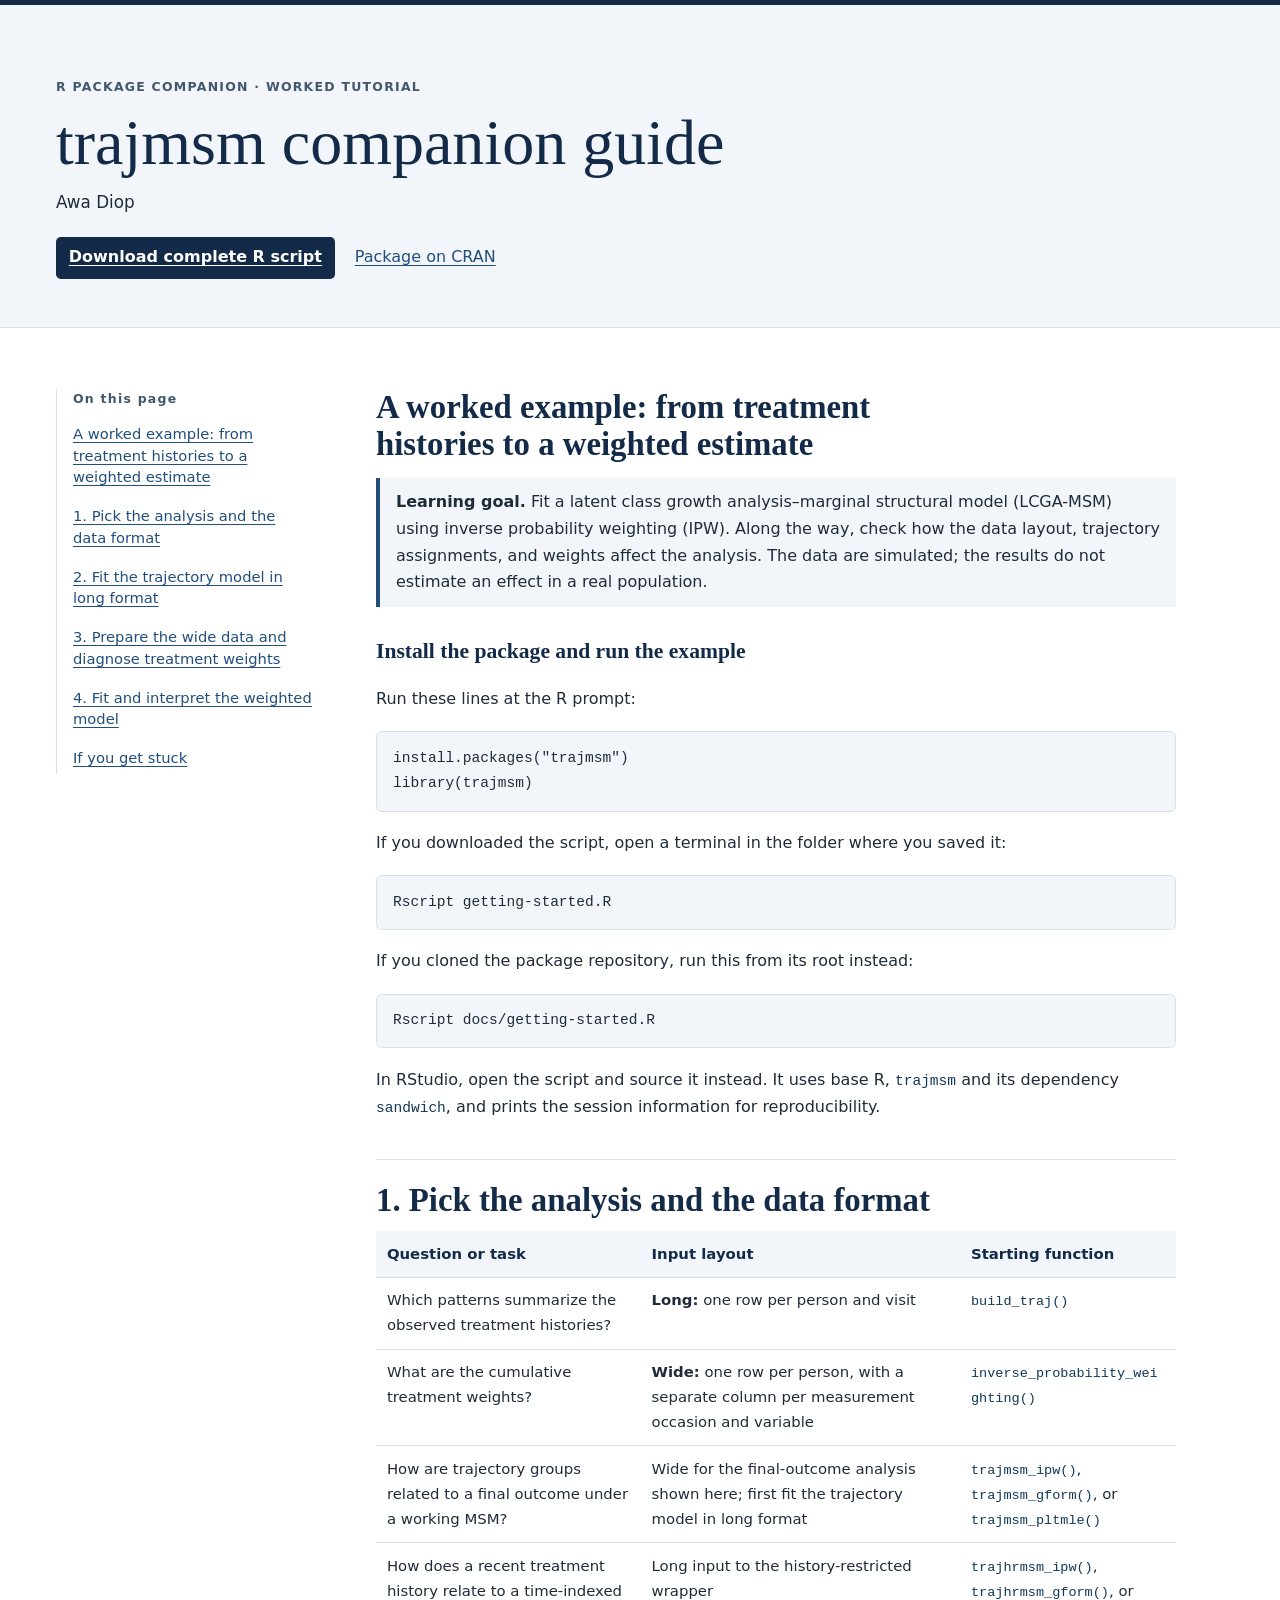
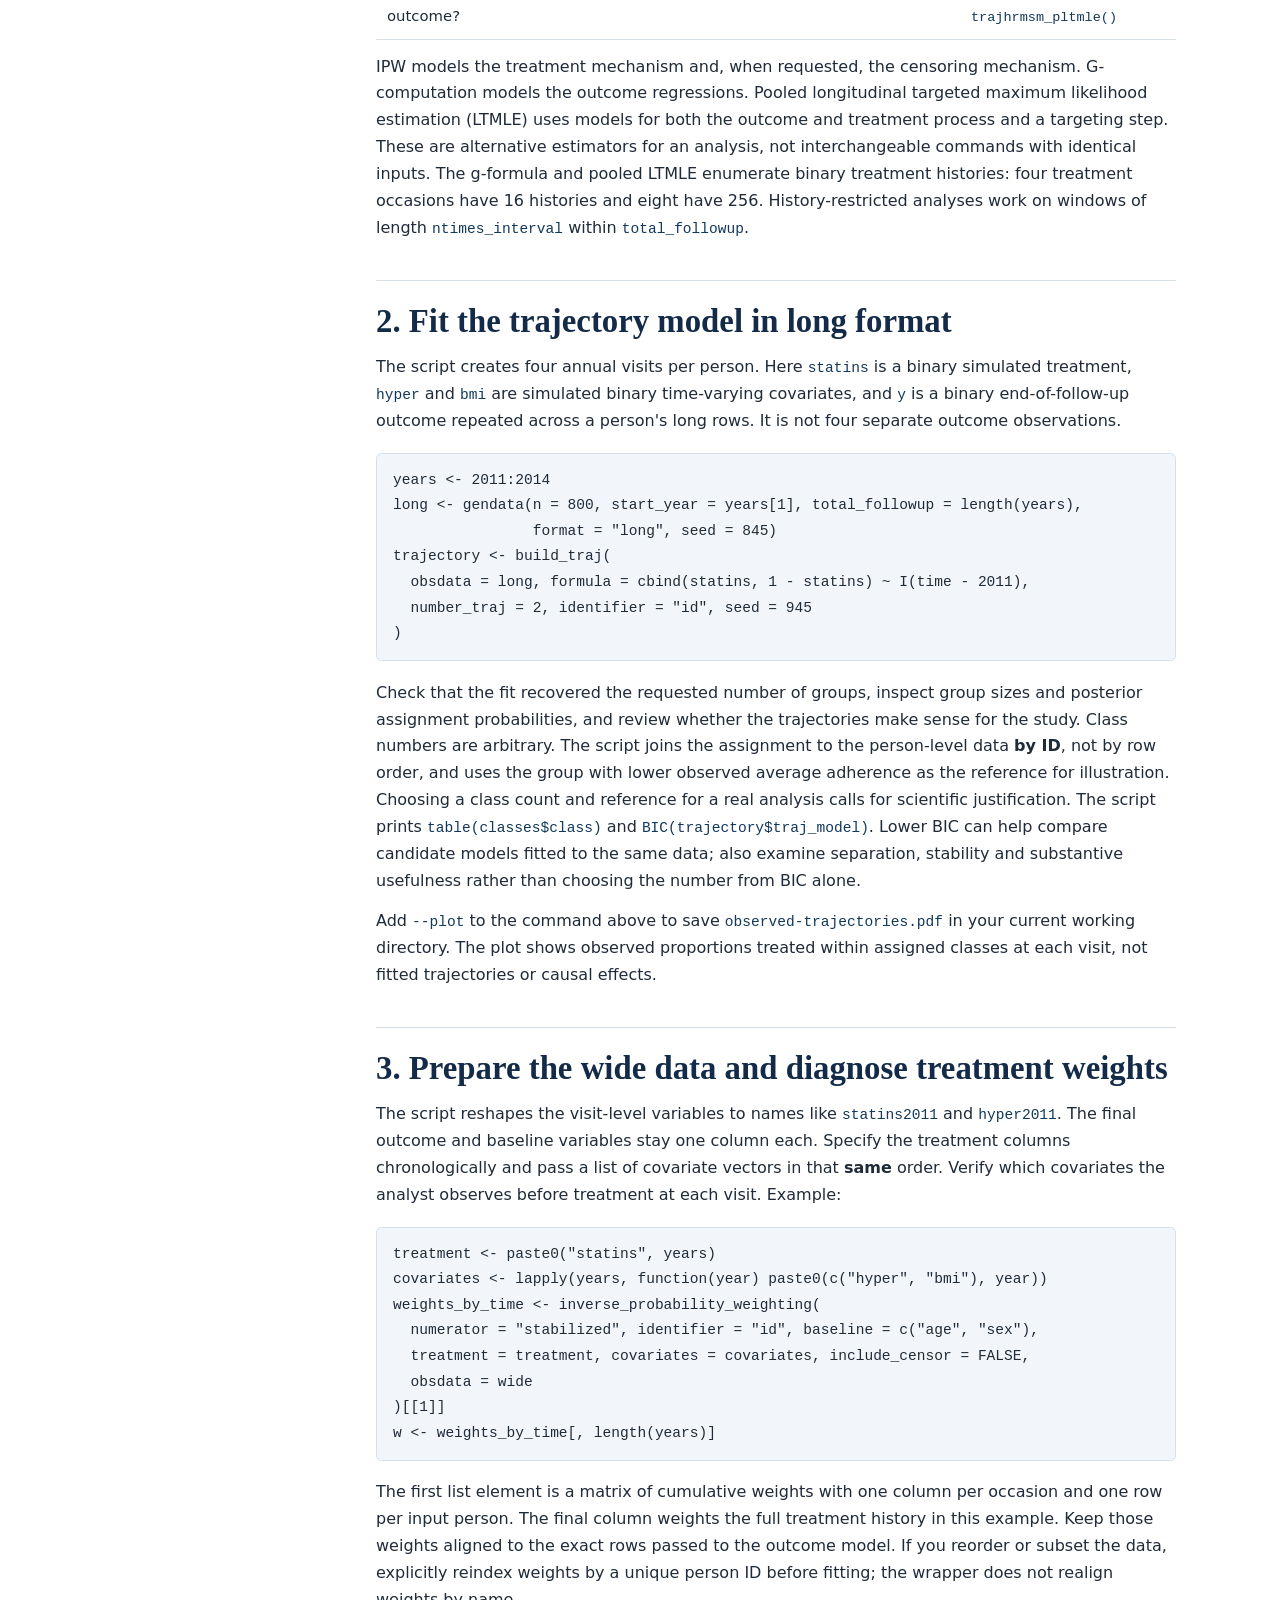
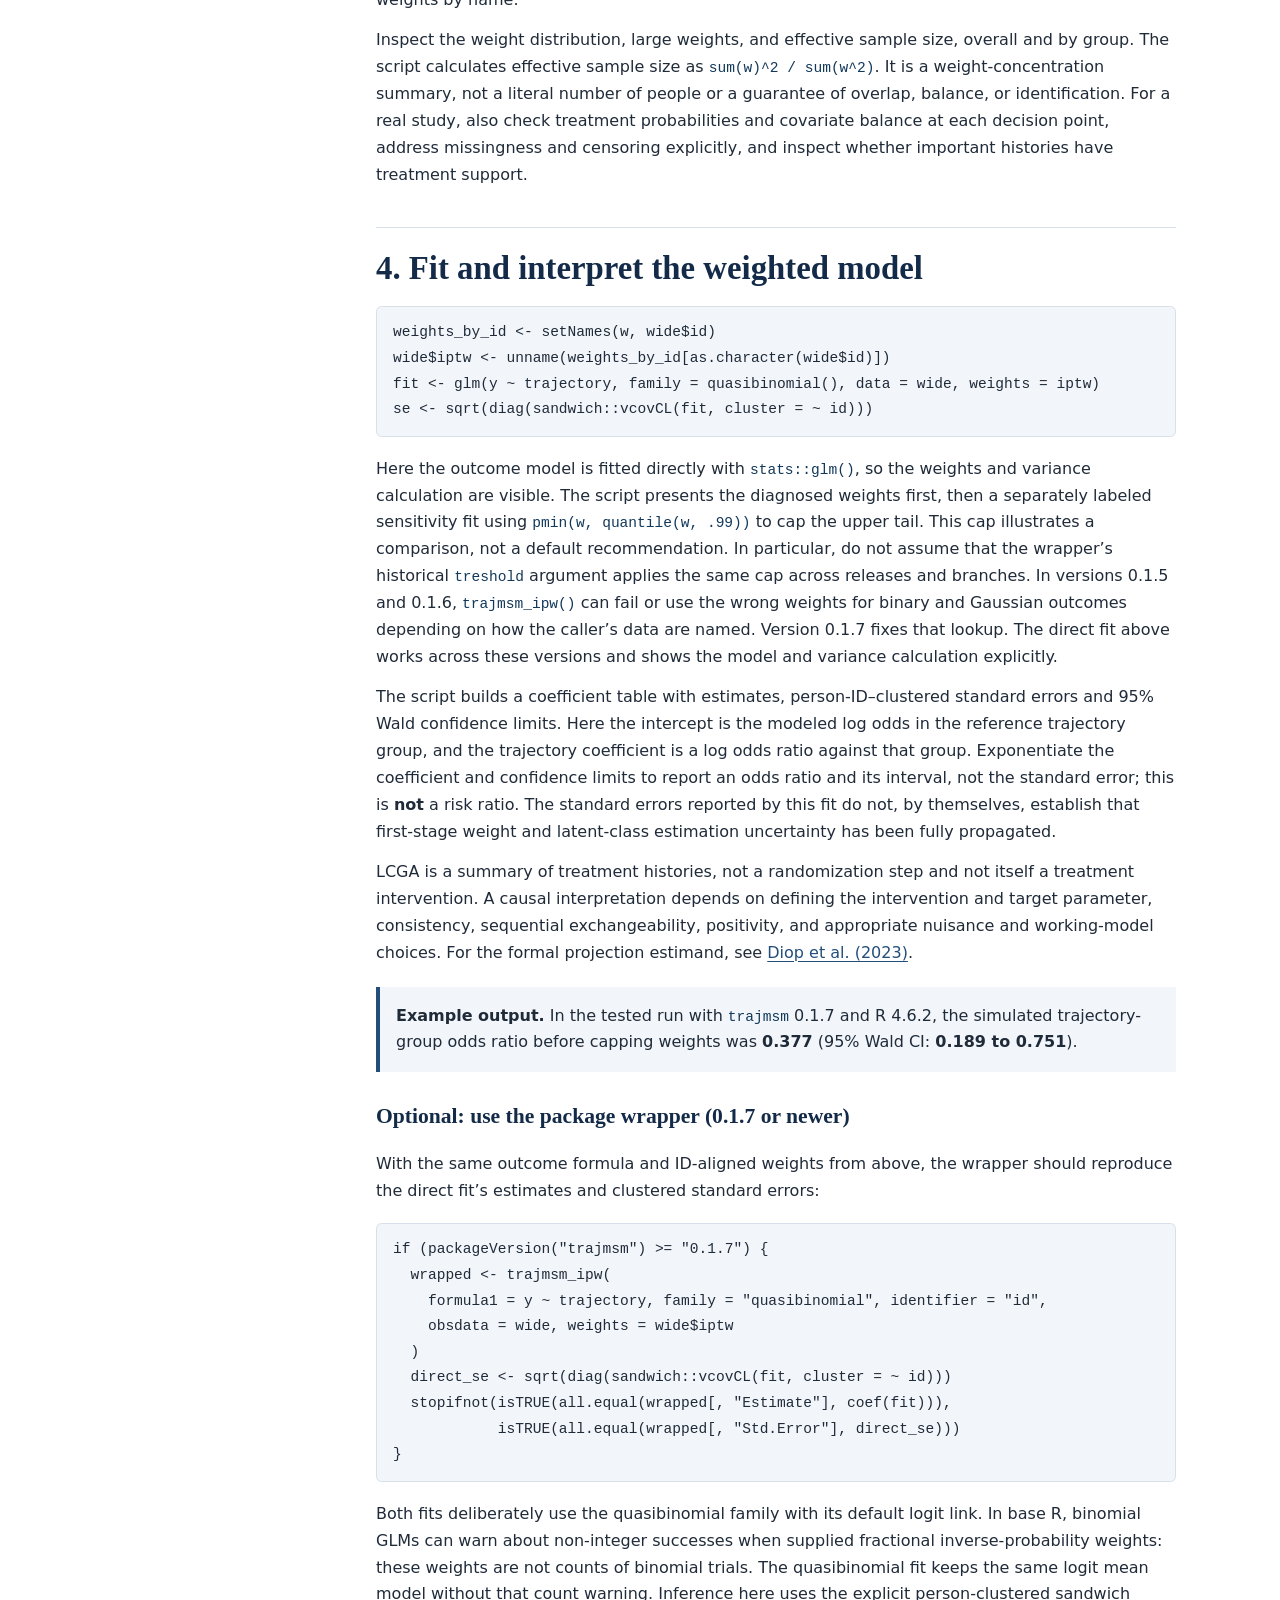
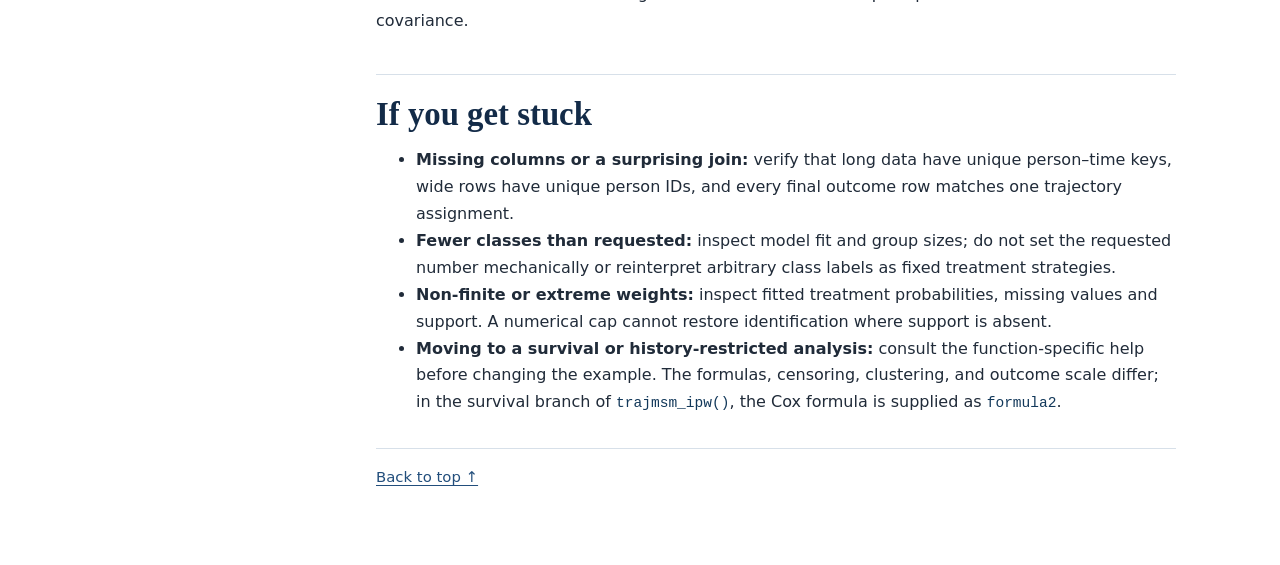
==== docs/index.html @ 247c4635 "Build Awa Diop’s standalone trajmsm companion page" ====
<!doctype html>
<html lang="en">
<head>
<meta charset="utf-8">
<meta name="viewport" content="width=device-width, initial-scale=1">
<meta name="description" content="A worked R tutorial by Awa Diop on fitting treatment trajectories and a weighted marginal structural model with trajmsm.">
<meta name="author" content="Awa Diop">
<title>trajmsm companion guide · Awa Diop</title>
<link rel="stylesheet" href="style.css">
</head>
<body id="top">
<a class="skip" href="#main">Skip to tutorial</a>
<header class="masthead">
  <div class="width">
    <p class="eyebrow">R PACKAGE COMPANION · WORKED TUTORIAL</p>
    <h1>trajmsm companion guide</h1>
    <p class="byline">Awa Diop</p>
    <div class="actions"><a class="primary" href="getting-started.R" download>Download complete R script</a><a href="https://cran.r-project.org/package=trajmsm">Package on CRAN</a></div>
  </div>
</header>
<div class="width layout">
<nav aria-labelledby="toc-label">
  <p class="toc-title" id="toc-label">On this page</p>
  <ul><li><a href="#a-worked-example-from-treatment-histories-to-a-weighted-estimate">A worked example: from treatment histories to a weighted estimate</a></li>
<li><a href="#1-pick-the-analysis-and-the-data-format">1. Pick the analysis and the data format</a></li>
<li><a href="#2-fit-the-trajectory-model-in-long-format">2. Fit the trajectory model in long format</a></li>
<li><a href="#3-prepare-the-wide-data-and-diagnose-treatment-weights">3. Prepare the wide data and diagnose treatment weights</a></li>
<li><a href="#4-fit-and-interpret-the-weighted-model">4. Fit and interpret the weighted model</a></li>
<li><a href="#if-you-get-stuck">If you get stuck</a></li></ul>
</nav>
<main id="main" tabindex="-1">
<article>
<h2 id="a-worked-example-from-treatment-histories-to-a-weighted-estimate">A
worked example: from treatment histories to a weighted estimate</h2>
<p><strong>Learning goal.</strong> Fit a latent class growth
analysis–marginal structural model (LCGA-MSM) using inverse probability
weighting (IPW). Along the way, check how the data layout, trajectory
assignments, and weights affect the analysis. The data are simulated;
the results do not estimate an effect in a real population.</p>
<h3 id="run-the-example">Install the package and run the example</h3>
<p>Run these lines at the R prompt:</p>
<pre class="r" tabindex="0" aria-label="R installation commands"><code>install.packages("trajmsm")
library(trajmsm)</code></pre>
<p>If you downloaded the script, open a terminal in the folder where you saved it:</p>
<pre class="sh" tabindex="0" aria-label="Command for a downloaded script"><code>Rscript getting-started.R</code></pre>
<p>If you cloned the package repository, run this from its root instead:</p>
<pre class="sh" tabindex="0" aria-label="Command from the repository root"><code>Rscript docs/getting-started.R</code></pre>
<p>In RStudio, open the script and source it instead. It uses base R,
<code>trajmsm</code> and its dependency <code>sandwich</code>, and
prints the session information for reproducibility.</p>
<h2 id="1-pick-the-analysis-and-the-data-format">1. Pick the analysis
and the data format</h2>
<div class="table-wrap" role="region" aria-label="Analysis tasks and data formats" tabindex="0"><table>
<thead>
<tr class="header">
<th scope="col">Question or task</th>
<th scope="col">Input layout</th>
<th scope="col">Starting function</th>
</tr>
</thead>
<tbody>
<tr class="odd">
<td>Which patterns summarize the observed treatment histories?</td>
<td><strong>Long:</strong> one row per person and visit</td>
<td><code>build_traj()</code></td>
</tr>
<tr class="even">
<td>What are the cumulative treatment weights?</td>
<td><strong>Wide:</strong> one row per person, with a separate column
per measurement occasion and variable</td>
<td><code>inverse_probability_weighting()</code></td>
</tr>
<tr class="odd">
<td>How are trajectory groups related to a final outcome under a working
MSM?</td>
<td>Wide for the final-outcome analysis shown here; first fit the
trajectory model in long format</td>
<td><code>trajmsm_ipw()</code>, <code>trajmsm_gform()</code>, or
<code>trajmsm_pltmle()</code></td>
</tr>
<tr class="even">
<td>How does a recent treatment history relate to a time-indexed
outcome?</td>
<td>Long input to the history-restricted wrapper</td>
<td><code>trajhrmsm_ipw()</code>, <code>trajhrmsm_gform()</code>, or
<code>trajhrmsm_pltmle()</code></td>
</tr>
</tbody>
</table></div>
<p>IPW models the treatment mechanism and, when requested, the censoring
mechanism. G-computation models the outcome regressions. Pooled
longitudinal targeted maximum likelihood estimation (LTMLE) uses models
for both the outcome and treatment process and a targeting step. These
are alternative estimators for an analysis, not interchangeable commands
with identical inputs. The g-formula and pooled LTMLE enumerate binary
treatment histories: four treatment occasions have 16 histories and
eight have 256. History-restricted analyses work on windows of length
<code>ntimes_interval</code> within <code>total_followup</code>.</p>
<h2 id="2-fit-the-trajectory-model-in-long-format">2. Fit the trajectory
model in long format</h2>
<p>The script creates four annual visits per person. Here
<code>statins</code> is a binary simulated treatment, <code>hyper</code>
and <code>bmi</code> are simulated binary time-varying covariates, and
<code>y</code> is a binary end-of-follow-up outcome repeated across a
person's long rows. It is not four separate outcome observations.</p>
<pre class="r" tabindex="0" aria-label="R code"><code>years &lt;- 2011:2014
long &lt;- gendata(n = 800, start_year = years[1], total_followup = length(years),
                format = &quot;long&quot;, seed = 845)
trajectory &lt;- build_traj(
  obsdata = long, formula = cbind(statins, 1 - statins) ~ I(time - 2011),
  number_traj = 2, identifier = &quot;id&quot;, seed = 945
)</code></pre>
<p>Check that the fit recovered the requested number of groups, inspect
group sizes and posterior assignment probabilities, and review whether
the trajectories make sense for the study. Class numbers are arbitrary.
The script joins the assignment to the person-level data <strong>by
ID</strong>, not by row order, and uses the group with lower observed
average adherence as the reference for illustration. Choosing a class
count and reference for a real analysis calls for scientific
justification. The script prints <code>table(classes$class)</code> and
<code>BIC(trajectory$traj_model)</code>. Lower BIC can help compare
candidate models fitted to the same data; also examine separation,
stability and substantive usefulness rather than choosing the number
from BIC alone.</p>
<p>Add <code>--plot</code> to the command above to save
<code>observed-trajectories.pdf</code> in your current working directory. The plot shows observed
proportions treated within assigned classes at each visit, not fitted
trajectories or causal effects.</p>
<h2 id="3-prepare-the-wide-data-and-diagnose-treatment-weights">3.
Prepare the wide data and diagnose treatment weights</h2>
<p>The script reshapes the visit-level variables to names like
<code>statins2011</code> and <code>hyper2011</code>. The final outcome
and baseline variables stay one column each. Specify the treatment
columns chronologically and pass a list of covariate vectors in that
<strong>same</strong> order. Verify which covariates the analyst
observes before treatment at each visit. Example:</p>
<pre class="r" tabindex="0" aria-label="R code"><code>treatment &lt;- paste0(&quot;statins&quot;, years)
covariates &lt;- lapply(years, function(year) paste0(c(&quot;hyper&quot;, &quot;bmi&quot;), year))
weights_by_time &lt;- inverse_probability_weighting(
  numerator = &quot;stabilized&quot;, identifier = &quot;id&quot;, baseline = c(&quot;age&quot;, &quot;sex&quot;),
  treatment = treatment, covariates = covariates, include_censor = FALSE,
  obsdata = wide
)[[1]]
w &lt;- weights_by_time[, length(years)]</code></pre>
<p>The first list element is a matrix of cumulative weights with one
column per occasion and one row per input person. The final column
weights the full treatment history in this example. Keep those weights
aligned to the exact rows passed to the outcome model. If you reorder or
subset the data, explicitly reindex weights by a unique person ID before
fitting; the wrapper does not realign weights by name.</p>
<p>Inspect the weight distribution, large weights, and effective sample
size, overall and by group. The script calculates effective sample size
as <code>sum(w)^2 / sum(w^2)</code>. It is a weight-concentration
summary, not a literal number of people or a guarantee of overlap,
balance, or identification. For a real study, also check treatment
probabilities and covariate balance at each decision point, address
missingness and censoring explicitly, and inspect whether important
histories have treatment support.</p>
<h2 id="4-fit-and-interpret-the-weighted-model">4. Fit and interpret the
weighted model</h2>
<pre class="r" tabindex="0" aria-label="R code"><code>weights_by_id &lt;- setNames(w, wide$id)
wide$iptw &lt;- unname(weights_by_id[as.character(wide$id)])
fit &lt;- glm(y ~ trajectory, family = quasibinomial(), data = wide, weights = iptw)
se &lt;- sqrt(diag(sandwich::vcovCL(fit, cluster = ~ id)))</code></pre>
<p>Here the outcome model is fitted directly with
<code>stats::glm()</code>, so the weights and variance calculation are
visible. The script presents the diagnosed weights first, then a
separately labeled sensitivity fit using
<code>pmin(w, quantile(w, .99))</code> to cap the upper tail. This cap
illustrates a comparison, not a default recommendation. In particular,
do not assume that the wrapper’s historical <code>treshold</code>
argument applies the same cap across releases and branches. In versions
0.1.5 and 0.1.6, <code>trajmsm_ipw()</code> can fail or use the wrong
weights for binary and Gaussian outcomes depending on how the caller’s
data are named. Version 0.1.7 fixes that lookup. The direct fit above
works across these versions and shows the model and variance calculation
explicitly.</p>
<p>The script builds a coefficient table with estimates,
person-ID–clustered standard errors and 95% Wald confidence limits. Here
the intercept is the modeled log odds in the reference trajectory group,
and the trajectory coefficient is a log odds ratio against that group.
Exponentiate the coefficient and confidence limits to report an odds
ratio and its interval, not the standard error; this is
<strong>not</strong> a risk ratio. The standard errors reported by this
fit do not, by themselves, establish that first-stage weight and
latent-class estimation uncertainty has been fully propagated.</p>
<p>LCGA is a summary of treatment histories, not a randomization step
and not itself a treatment intervention. A causal interpretation depends
on defining the intervention and target parameter, consistency,
sequential exchangeability, positivity, and appropriate nuisance and
working-model choices. For the formal projection estimand, see <a
href="https://doi.org/10.1177/09622802231202384">Diop et al.
(2023)</a>.</p>
<aside class="snapshot" aria-label="Example output">
<p><strong>Example output.</strong> In the tested run with <code>trajmsm</code> 0.1.7 and R 4.6.2, the simulated trajectory-group odds ratio before capping weights was <strong>0.377</strong> (95% Wald CI: <strong>0.189 to 0.751</strong>).</p>
</aside>
<h3 id="optional-use-the-package-wrapper-017-or-newer">Optional: use the
package wrapper (0.1.7 or newer)</h3>
<p>With the same outcome formula and ID-aligned weights from above, the
wrapper should reproduce the direct fit’s estimates and clustered
standard errors:</p>
<pre class="r" tabindex="0" aria-label="R code"><code>if (packageVersion(&quot;trajmsm&quot;) &gt;= &quot;0.1.7&quot;) {
  wrapped &lt;- trajmsm_ipw(
    formula1 = y ~ trajectory, family = &quot;quasibinomial&quot;, identifier = &quot;id&quot;,
    obsdata = wide, weights = wide$iptw
  )
  direct_se &lt;- sqrt(diag(sandwich::vcovCL(fit, cluster = ~ id)))
  stopifnot(isTRUE(all.equal(wrapped[, &quot;Estimate&quot;], coef(fit))),
            isTRUE(all.equal(wrapped[, &quot;Std.Error&quot;], direct_se)))
}</code></pre>
<p>Both fits deliberately use the quasibinomial family with its default
logit link. In base R, binomial GLMs can warn about non-integer
successes when supplied fractional inverse-probability weights: these
weights are not counts of binomial trials. The quasibinomial fit keeps
the same logit mean model without that count warning. Inference here
uses the explicit person-clustered sandwich covariance.</p>
<h2 id="if-you-get-stuck">If you get stuck</h2>
<ul>
<li><strong>Missing columns or a surprising join:</strong> verify that
long data have unique person–time keys, wide rows have unique person
IDs, and every final outcome row matches one trajectory assignment.</li>
<li><strong>Fewer classes than requested:</strong> inspect model fit and
group sizes; do not set the requested number mechanically or reinterpret
arbitrary class labels as fixed treatment strategies.</li>
<li><strong>Non-finite or extreme weights:</strong> inspect fitted
treatment probabilities, missing values and support. A numerical cap
cannot restore identification where support is absent.</li>
<li><strong>Moving to a survival or history-restricted
analysis:</strong> consult the function-specific help before changing
the example. The formulas, censoring, clustering, and outcome scale
differ; in the survival branch of <code>trajmsm_ipw()</code>, the Cox
formula is supplied as <code>formula2</code>.</li>
</ul>

</article>
<p class="back"><a href="#top">Back to top ↑</a></p>
</main>
</div>
</body>
</html>
---- docs/style.css ----
:root {
  color-scheme: light;
  --ink: #202b39;
  --heading: #132b48;
  --link: #224e7c;
  --muted: #42576c;
  --line: #d7e0e9;
  --tint: #f2f6fa;
  --paper: #fff;
}
* { box-sizing: border-box; }
body { margin: 0; background: var(--paper); color: var(--ink); font: 1rem/1.68 system-ui, sans-serif; }
a { color: var(--link); text-underline-offset: .2em; }
a:hover { text-decoration-thickness: 2px; }
:focus-visible { outline: 3px solid #1a65ac; outline-offset: 3px; }
.skip { position: absolute; z-index: 2; left: 1rem; top: .6rem; padding: .5rem 1rem; background: white; transform: translateY(-170%); }
.skip:focus { transform: none; }
.width { width: min(73rem, calc(100% - 3rem)); margin-inline: auto; }
.masthead { border-top: 5px solid var(--heading); border-bottom: 1px solid var(--line); background: var(--tint); padding: clamp(2.15rem, 6vw, 4.5rem) 0 clamp(1.8rem, 5vw, 3rem); }
.eyebrow, .toc-title { margin: 0; color: var(--muted); font-size: .78rem; letter-spacing: .10em; font-weight: 700; }
h1, h2, h3 { font-family: Georgia, serif; color: var(--heading); line-height: 1.15; text-wrap: balance; }
h1 { margin: .5rem 0; font-size: clamp(2.4rem, 6vw, 4rem); font-weight: 500; }
.byline { font-size: 1.05rem; margin: 0 0 1.3rem; }
.actions { display: flex; flex-wrap: wrap; gap: .6rem 1.25rem; align-items: center; }
.primary { background: var(--heading); color: white; padding: .48rem .8rem; font-weight: 600; border-radius: .3rem; }
.layout { display: grid; grid-template-columns: minmax(11rem, 16rem) minmax(0, 50rem); gap: clamp(2.2rem, 5vw, 5.5rem); padding-block: clamp(1.8rem, 5vw, 3.8rem); }
nav { position: sticky; top: 1.4rem; align-self: start; border-left: 1px solid var(--line); padding-left: 1rem; }
nav ul { list-style: none; margin: .5rem 0 0; padding: 0; }
nav li + li { margin-top: .4rem; }
nav a { display: block; font-size: .92rem; line-height: 1.45; padding: .36rem 0; }
main { min-width: 0; }
h2, h3 { scroll-margin-top: 1.4rem; }
h2 { font-size: clamp(1.55rem, 4vw, 2.05rem); margin: 2.4rem 0 .75rem; }
article > h2:first-child { margin-top: 0; }
article > h2:not(:first-child) { border-top: 1px solid var(--line); padding-top: 1.35rem; }
h3 { font-size: 1.35rem; margin-top: 2rem; }
p, ul { margin-block: .85rem; }
article > h2:first-child + p { border-left: .25rem solid var(--link); background: var(--tint); padding: .7rem 1rem; }
code { font: .91em ui-monospace, SFMono-Regular, Consolas, monospace; }
:not(pre) > code { color: #12385a; overflow-wrap: anywhere; }
pre { margin-block: 1.15rem; background: var(--tint); border: 1px solid var(--line); border-radius: .35rem; padding: .85rem 1rem; overflow: auto; line-height: 1.6; white-space: pre; }
.table-wrap { max-width: 100%; overflow-x: auto; }
table { border-collapse: collapse; min-width: 34rem; width: 100%; font-size: .93rem; }
th, td { text-align: left; vertical-align: top; padding: .65rem .68rem; border-bottom: 1px solid var(--line); }
th { background: var(--tint); color: var(--heading); }
.back { margin-top: 2rem; border-top: 1px solid var(--line); padding-top: 1rem; font-size: .93rem; }
@media(max-width: 760px) {
  .width { width: calc(100% - 2rem); }
  .layout { grid-template-columns: minmax(0, 1fr); gap: 1.85rem; }
  nav { position: static; border-left: 0; border-bottom: 1px solid var(--line); padding: 0 0 1rem; }
  nav li + li { margin-top: 0; }
  table { min-width: 0; }
}
@media print {
  .width { width: 100%; }
  .layout { display: block; padding-block: 1rem; }
  nav, .actions, .back, .skip { display: none; }
  .masthead { background: white; padding: 0 0 1rem; }
  pre { white-space: pre-wrap; break-inside: avoid; }
  h2, h3 { break-after: avoid; }
}
.snapshot { border-left: .25rem solid var(--link); background: var(--tint); padding: .15rem 1rem; margin: 1.25rem 0; }
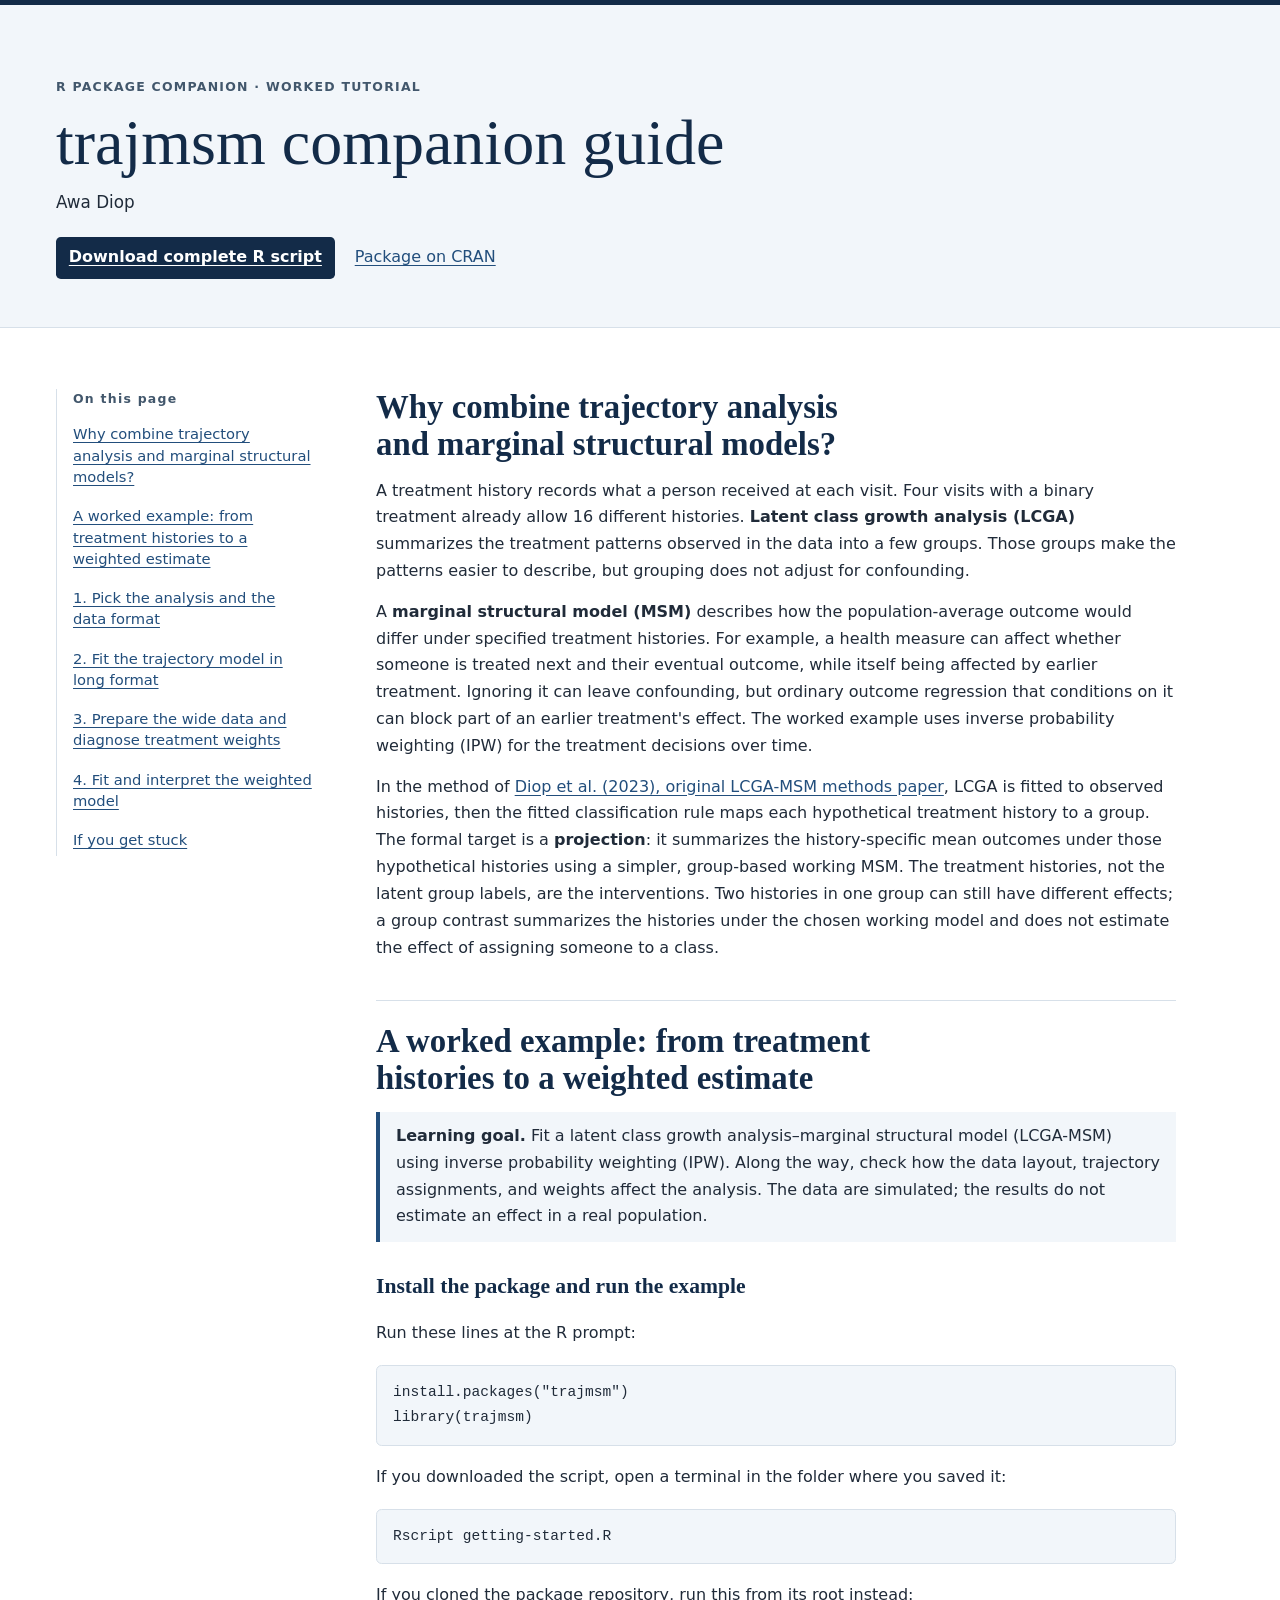
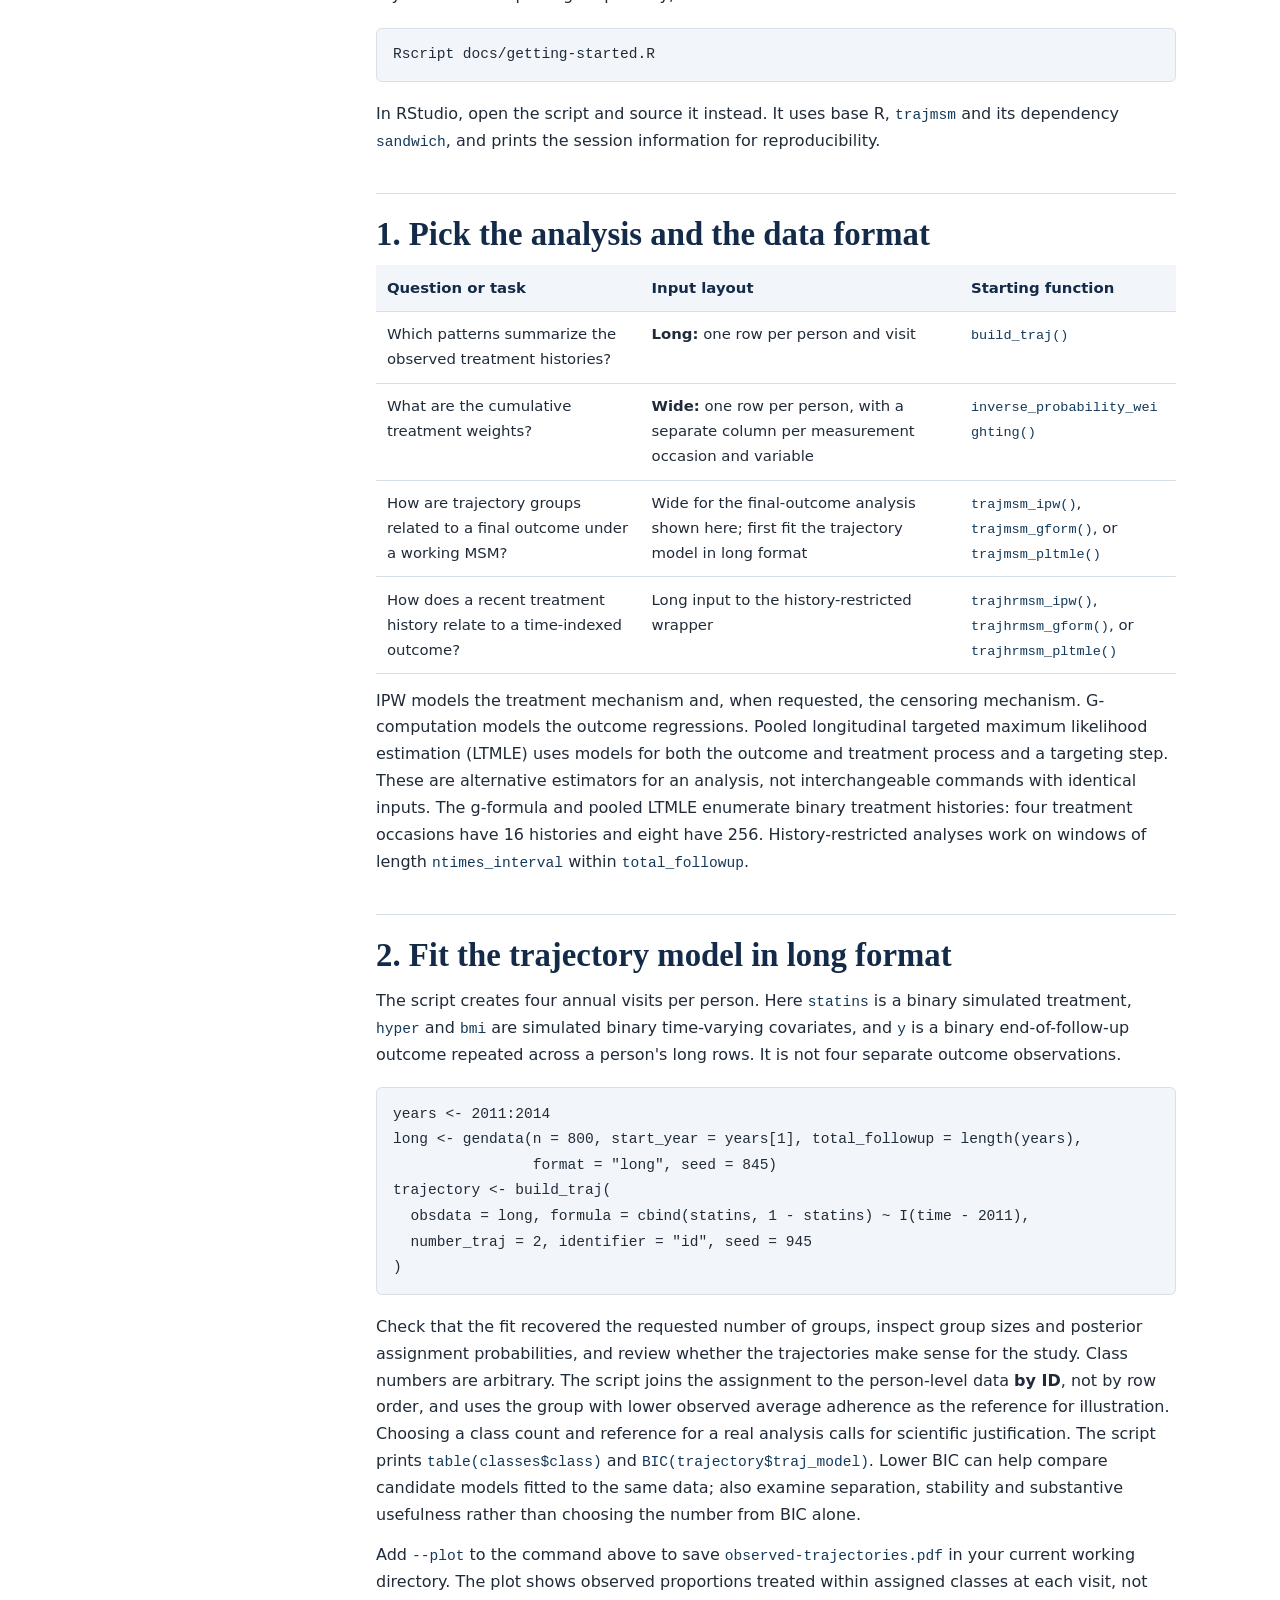
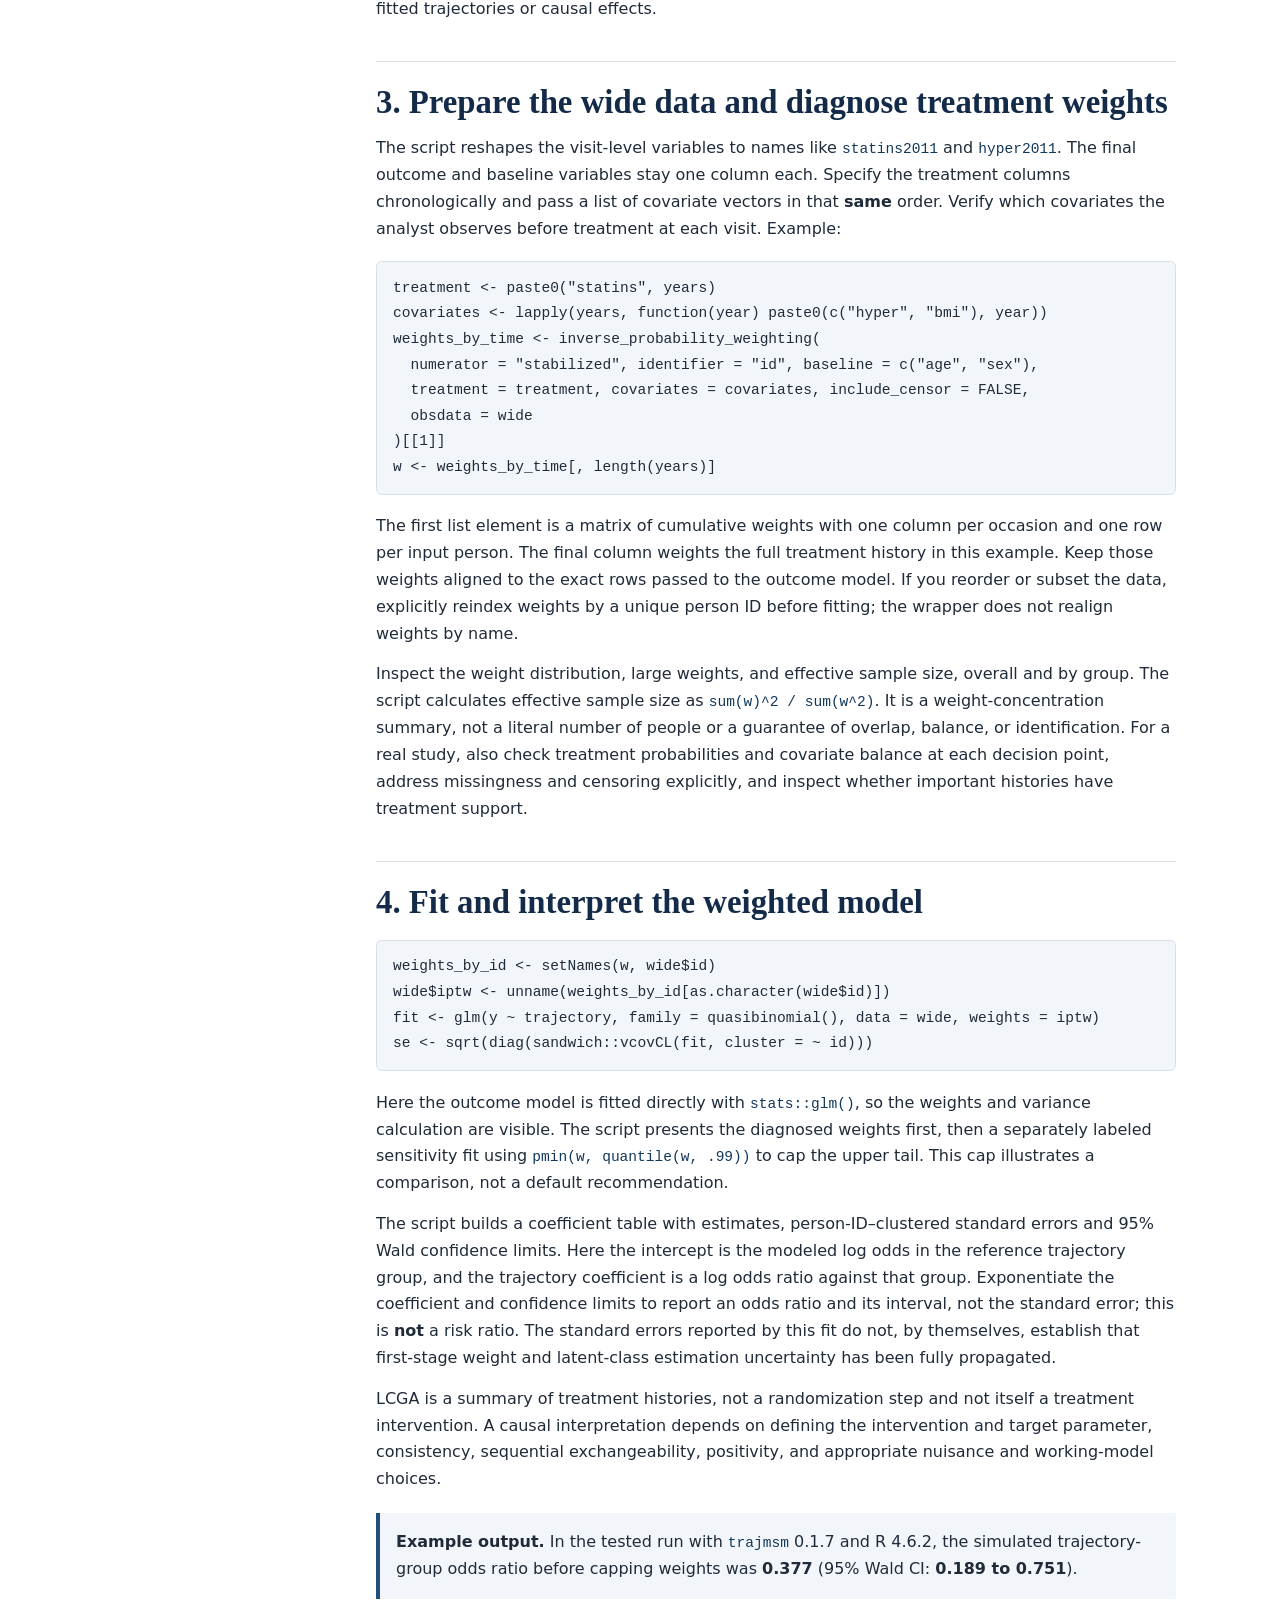
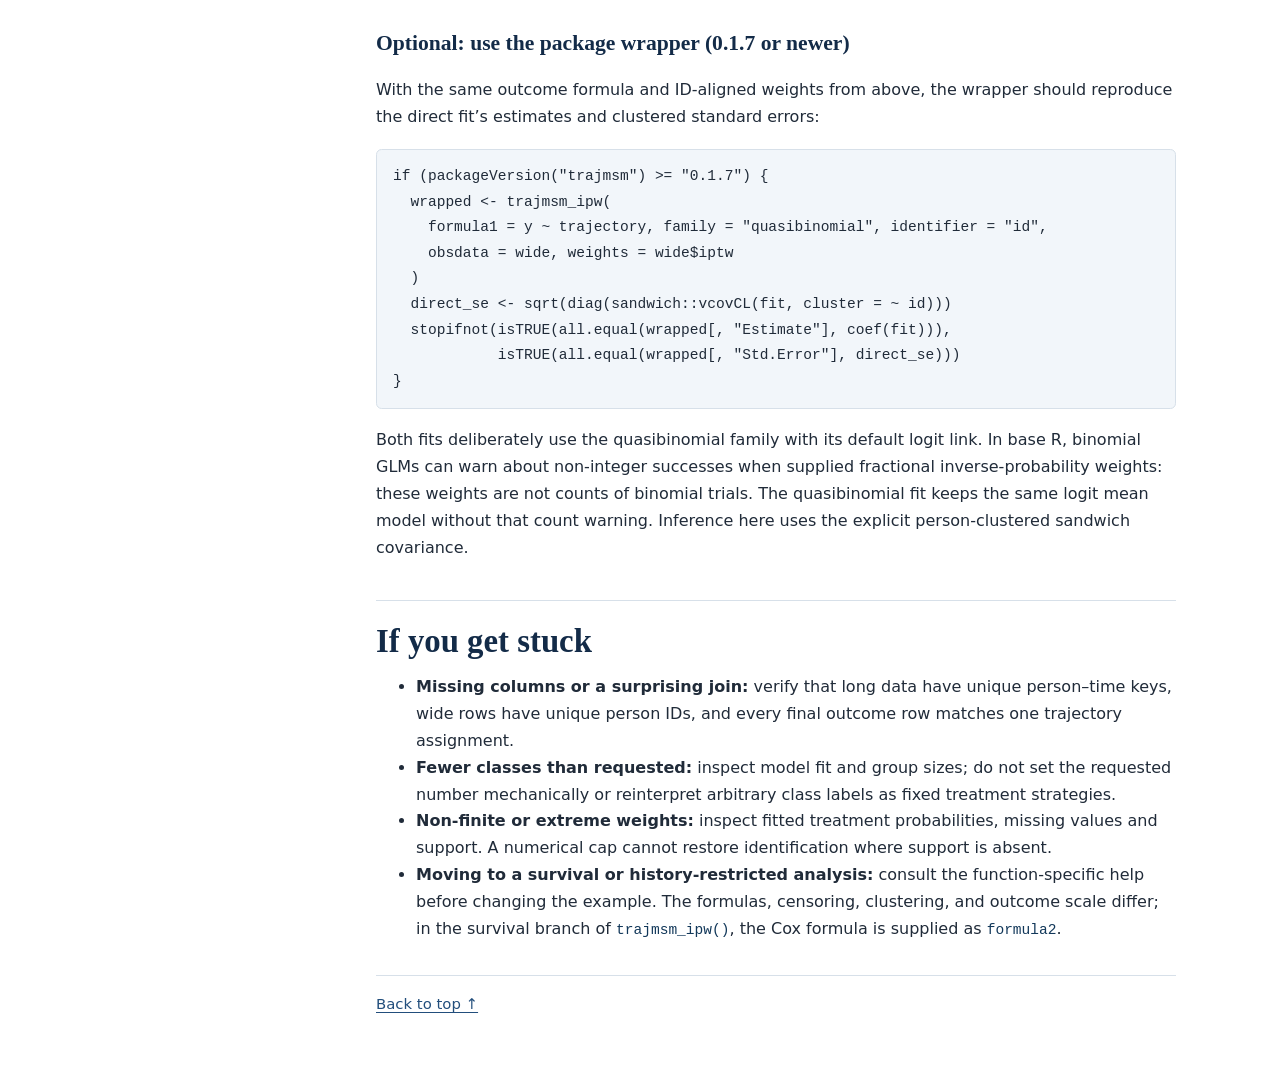
==== commit 49d33396: "Explain the essential LCGA-MSM concepts in the companion tutorial" ====
--- a/docs/index.html
+++ b/docs/index.html
@@ -21,7 +21,8 @@
 <div class="width layout">
 <nav aria-labelledby="toc-label">
   <p class="toc-title" id="toc-label">On this page</p>
-  <ul><li><a href="#a-worked-example-from-treatment-histories-to-a-weighted-estimate">A worked example: from treatment histories to a weighted estimate</a></li>
+  <ul><li><a href="#why-combine-trajectory-analysis-and-marginal-structural-models">Why combine trajectory analysis and marginal structural models?</a></li>
+<li><a href="#a-worked-example-from-treatment-histories-to-a-weighted-estimate">A worked example: from treatment histories to a weighted estimate</a></li>
 <li><a href="#1-pick-the-analysis-and-the-data-format">1. Pick the analysis and the data format</a></li>
 <li><a href="#2-fit-the-trajectory-model-in-long-format">2. Fit the trajectory model in long format</a></li>
 <li><a href="#3-prepare-the-wide-data-and-diagnose-treatment-weights">3. Prepare the wide data and diagnose treatment weights</a></li>
@@ -30,9 +31,37 @@
 </nav>
 <main id="main" tabindex="-1">
 <article>
+<h2
+id="why-combine-trajectory-analysis-and-marginal-structural-models">Why
+combine trajectory analysis and marginal structural models?</h2>
+<p>A treatment history records what a person received at each visit.
+Four visits with a binary treatment already allow 16 different
+histories. <strong>Latent class growth analysis (LCGA)</strong>
+summarizes the treatment patterns observed in the data into a few
+groups. Those groups make the patterns easier to describe, but grouping
+does not adjust for confounding.</p>
+<p>A <strong>marginal structural model (MSM)</strong> describes how the
+population-average outcome would differ under specified treatment
+histories. For example, a health measure can affect whether someone is
+treated next and their eventual outcome, while itself being affected by
+earlier treatment. Ignoring it can leave confounding, but ordinary
+outcome regression that conditions on it can block part of an earlier
+treatment's effect. The worked example uses inverse probability
+weighting (IPW) for the treatment decisions over time.</p>
+<p>In the method of <a
+href="https://doi.org/10.1177/09622802231202384">Diop et al. (2023), original LCGA-MSM methods paper</a>,
+LCGA is fitted to observed histories, then the fitted classification
+rule maps each hypothetical treatment history to a group. The formal
+target is a <strong>projection</strong>: it summarizes the
+history-specific mean outcomes under those hypothetical histories using
+a simpler, group-based working MSM. The treatment histories, not the
+latent group labels, are the interventions. Two histories in one group
+can still have different effects; a group contrast summarizes the
+histories under the chosen working model and does not estimate the
+effect of assigning someone to a class.</p>
 <h2 id="a-worked-example-from-treatment-histories-to-a-weighted-estimate">A
 worked example: from treatment histories to a weighted estimate</h2>
-<p><strong>Learning goal.</strong> Fit a latent class growth
+<p class="learning-goal"><strong>Learning goal.</strong> Fit a latent class growth
 analysis–marginal structural model (LCGA-MSM) using inverse probability
 weighting (IPW). Along the way, check how the data layout, trajectory
 assignments, and weights affect the analysis. The data are simulated;
@@ -167,14 +196,7 @@
 visible. The script presents the diagnosed weights first, then a
 separately labeled sensitivity fit using
 <code>pmin(w, quantile(w, .99))</code> to cap the upper tail. This cap
-illustrates a comparison, not a default recommendation. In particular,
-do not assume that the wrapper’s historical <code>treshold</code>
-argument applies the same cap across releases and branches. In versions
-0.1.5 and 0.1.6, <code>trajmsm_ipw()</code> can fail or use the wrong
-weights for binary and Gaussian outcomes depending on how the caller’s
-data are named. Version 0.1.7 fixes that lookup. The direct fit above
-works across these versions and shows the model and variance calculation
-explicitly.</p>
+illustrates a comparison, not a default recommendation.</p>
 <p>The script builds a coefficient table with estimates,
 person-ID–clustered standard errors and 95% Wald confidence limits. Here
 the intercept is the modeled log odds in the reference trajectory group,
@@ -188,9 +210,7 @@
 and not itself a treatment intervention. A causal interpretation depends
 on defining the intervention and target parameter, consistency,
 sequential exchangeability, positivity, and appropriate nuisance and
-working-model choices. For the formal projection estimand, see <a
-href="https://doi.org/10.1177/09622802231202384">Diop et al.
-(2023)</a>.</p>
+working-model choices.</p>
 <aside class="snapshot" aria-label="Example output">
 <p><strong>Example output.</strong> In the tested run with <code>trajmsm</code> 0.1.7 and R 4.6.2, the simulated trajectory-group odds ratio before capping weights was <strong>0.377</strong> (95% Wald CI: <strong>0.189 to 0.751</strong>).</p>
 </aside>
--- a/docs/style.css
+++ b/docs/style.css
@@ -35,7 +35,7 @@
 article > h2:not(:first-child) { border-top: 1px solid var(--line); padding-top: 1.35rem; }
 h3 { font-size: 1.35rem; margin-top: 2rem; }
 p, ul { margin-block: .85rem; }
-article > h2:first-child + p { border-left: .25rem solid var(--link); background: var(--tint); padding: .7rem 1rem; }
+article > .learning-goal { border-left: .25rem solid var(--link); background: var(--tint); padding: .7rem 1rem; }
 code { font: .91em ui-monospace, SFMono-Regular, Consolas, monospace; }
 :not(pre) > code { color: #12385a; overflow-wrap: anywhere; }
 pre { margin-block: 1.15rem; background: var(--tint); border: 1px solid var(--line); border-radius: .35rem; padding: .85rem 1rem; overflow: auto; line-height: 1.6; white-space: pre; }
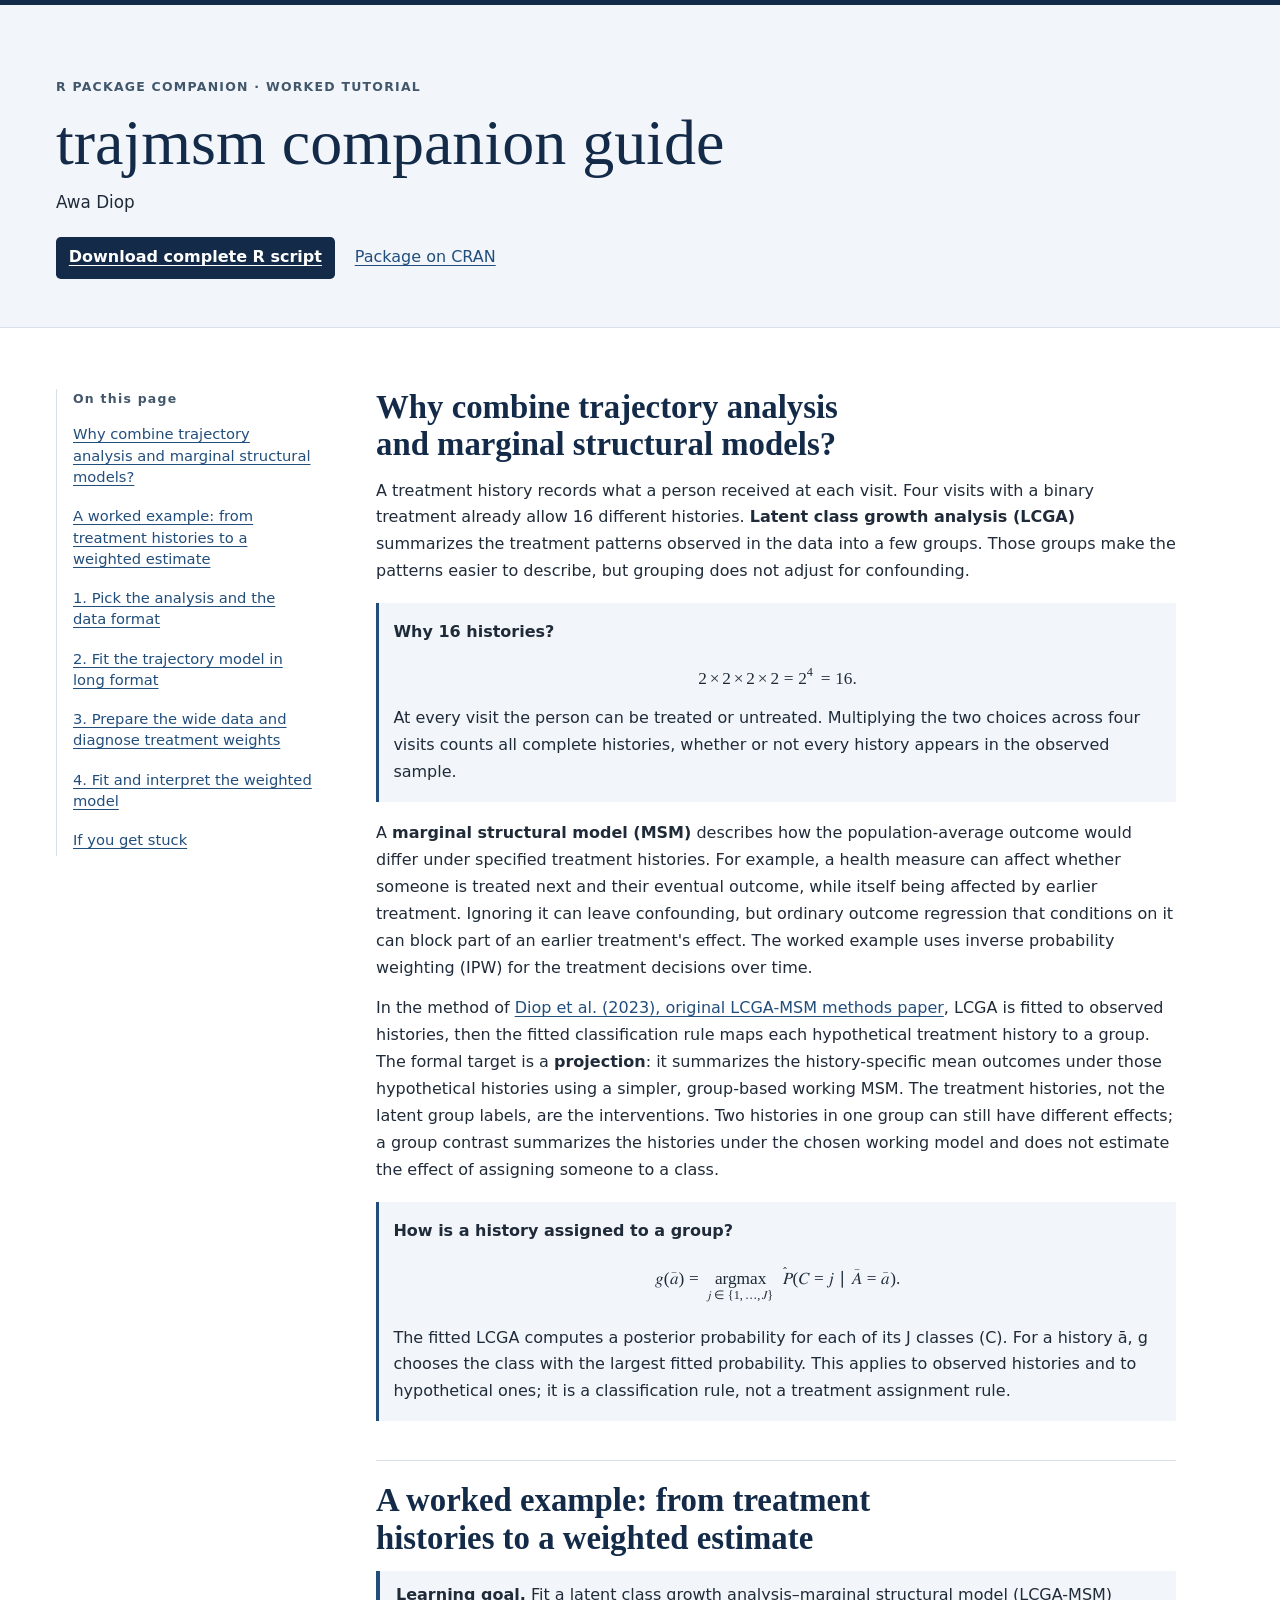
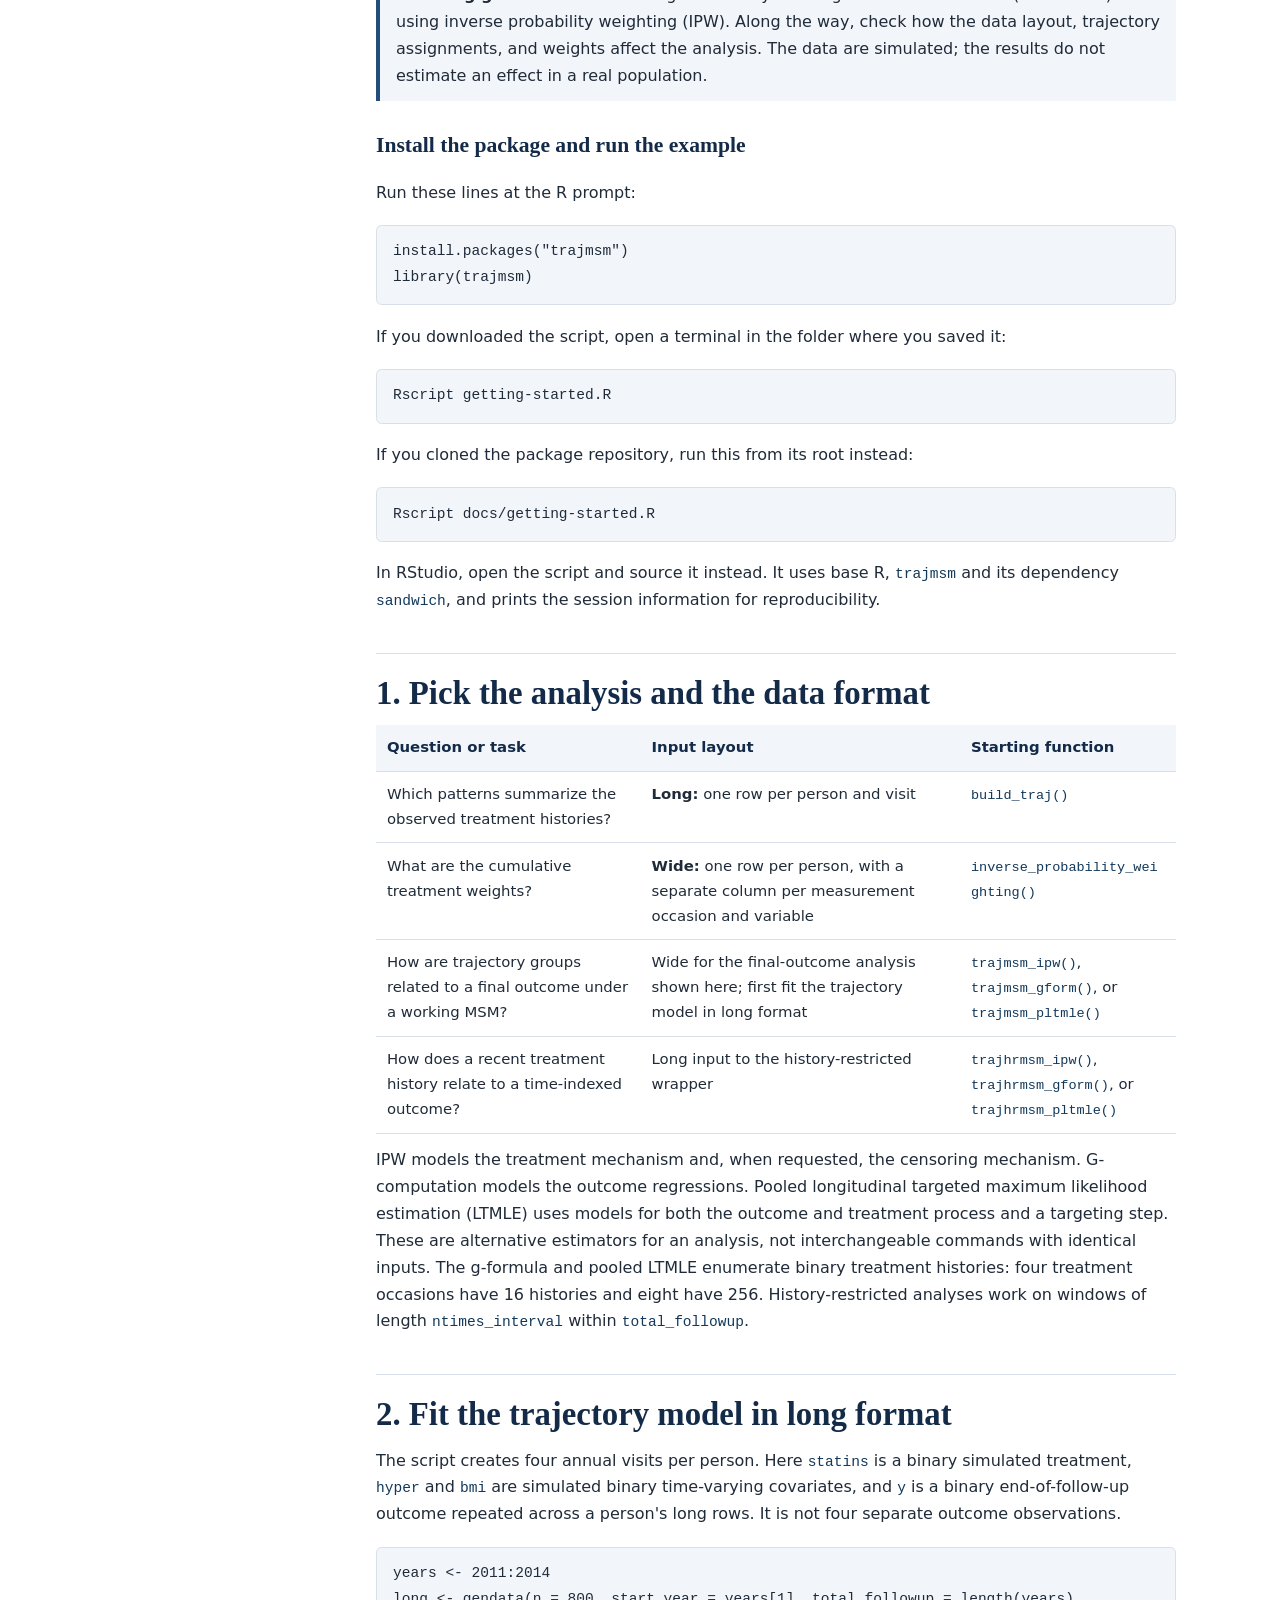
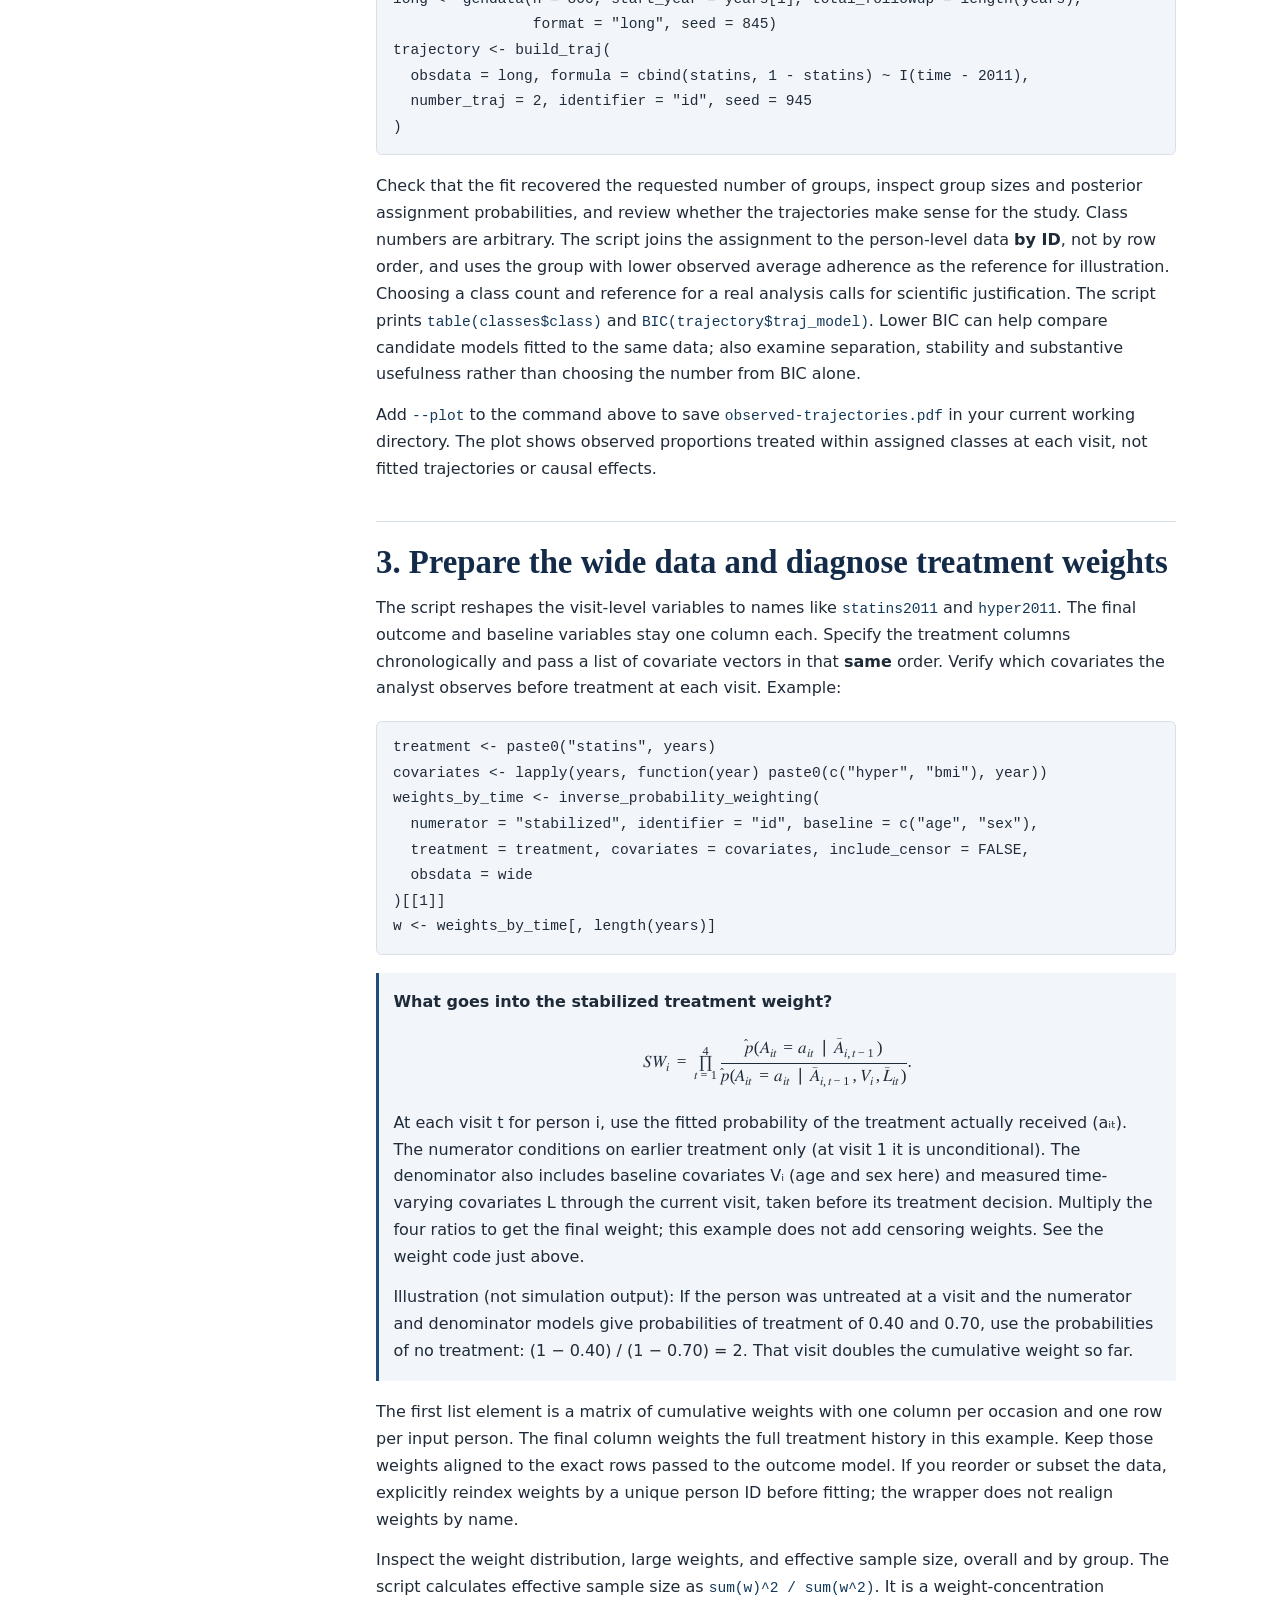
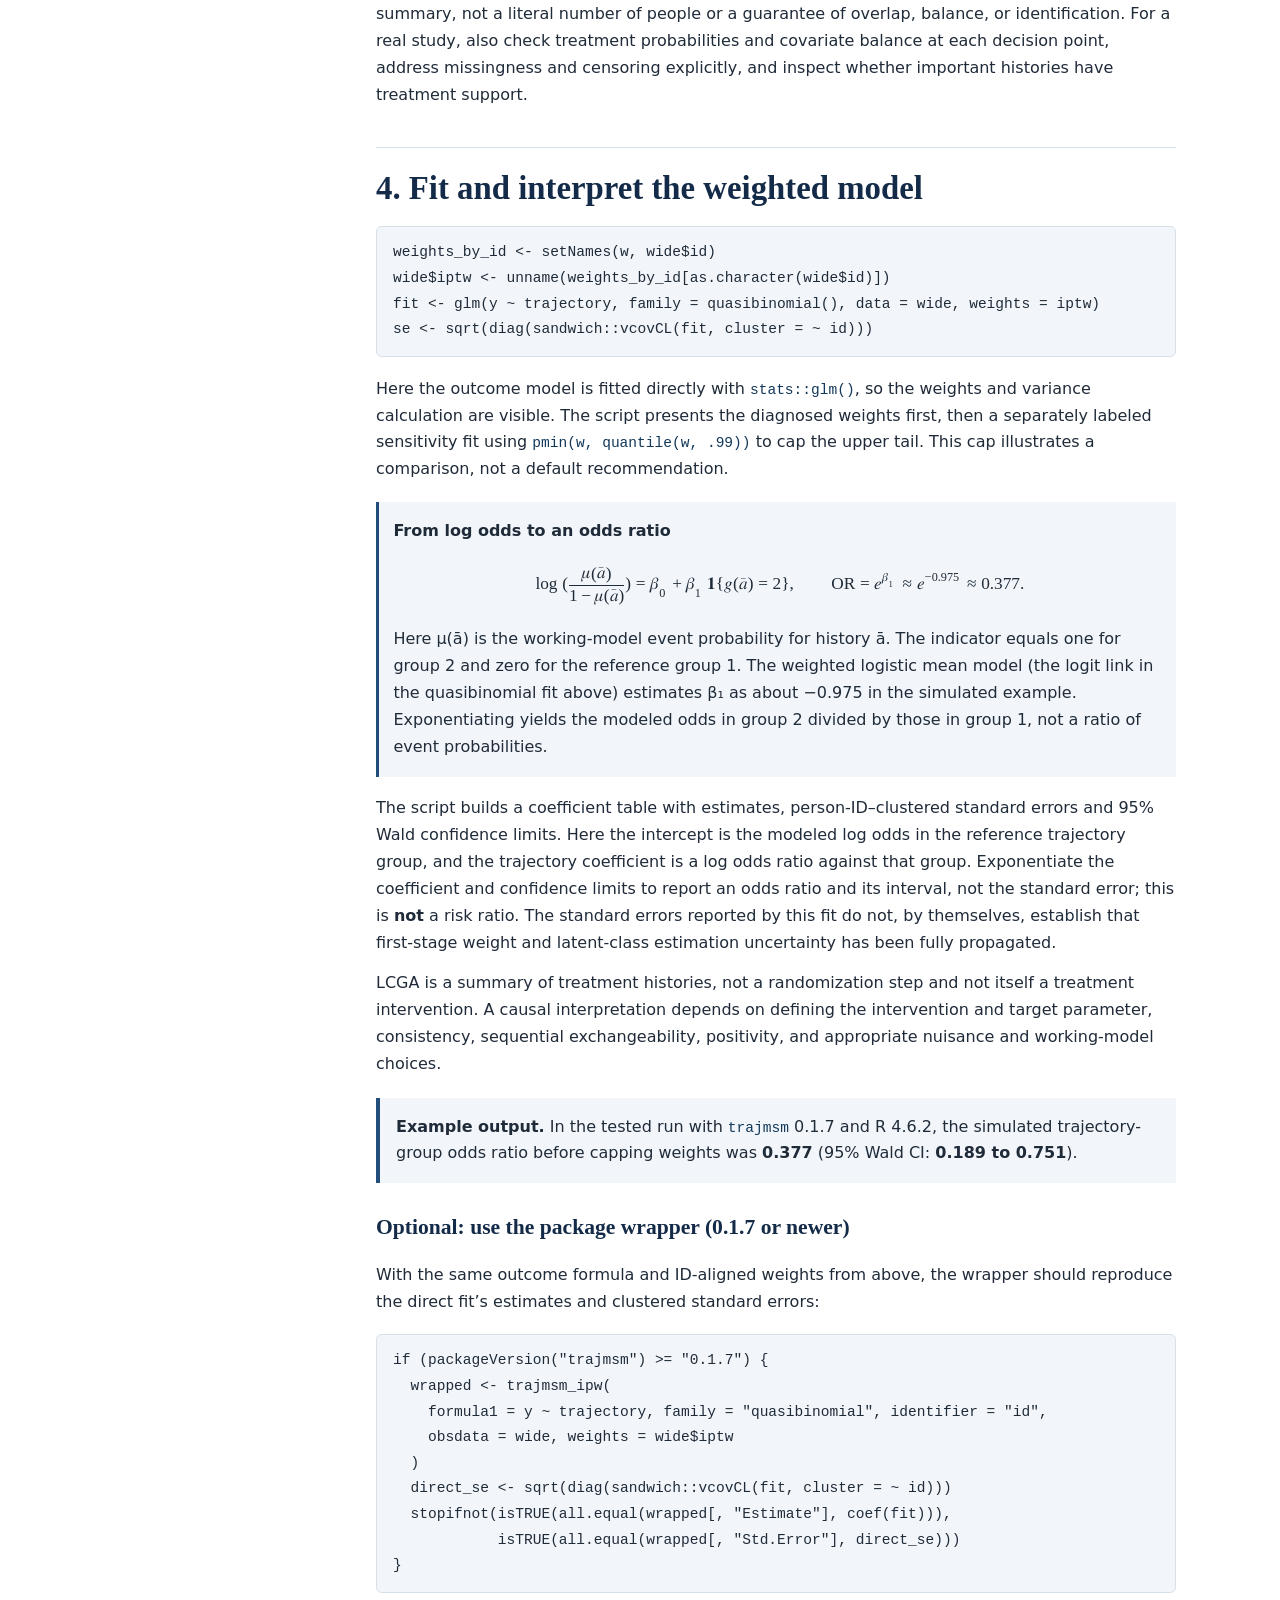
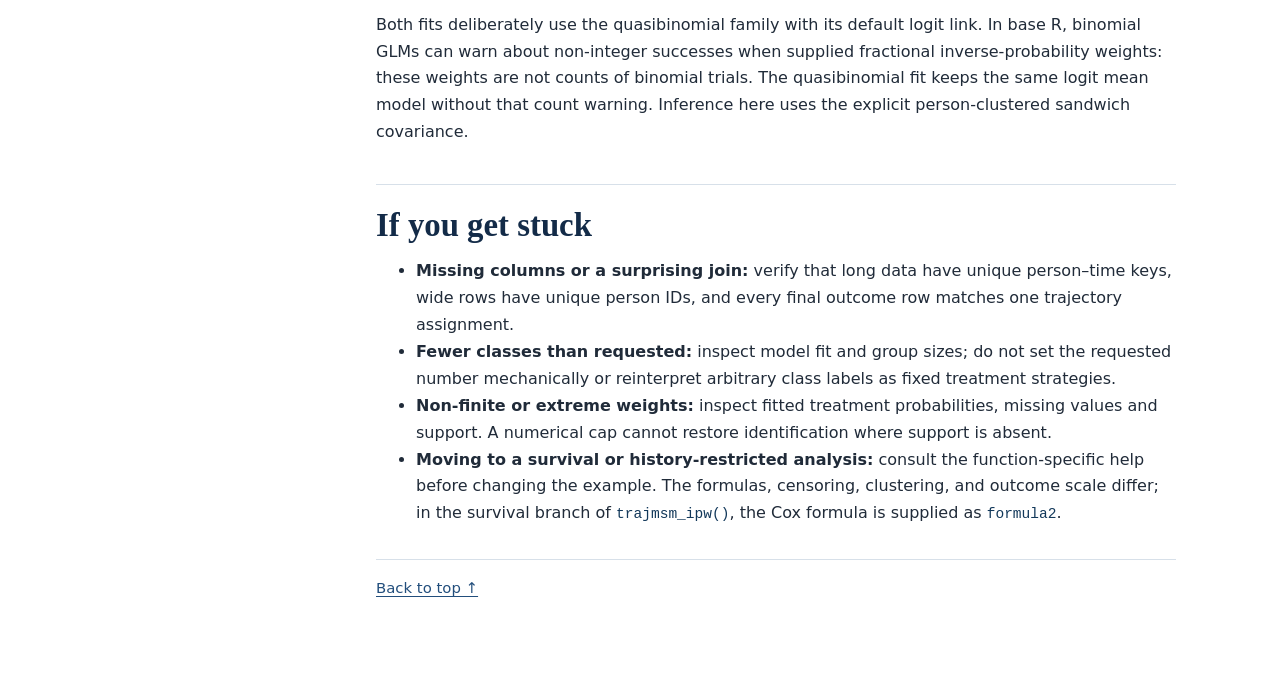
==== commit 14f855f5: "Connect the trajmsm equations to the worked tutorial" ====
--- a/docs/index.html
+++ b/docs/index.html
@@ -40,7 +40,14 @@
 summarizes the treatment patterns observed in the data into a few
 groups. Those groups make the patterns easier to describe, but grouping
 does not adjust for confounding.</p>
-<p>A <strong>marginal structural model (MSM)</strong> describes how the
+<p><div class="equation-note">
+<p><strong>Why 16 histories?</strong></p>
+<div class="equation-display" aria-hidden="true"><math display="block" xmlns="http://www.w3.org/1998/Math/MathML"><semantics><mrow><mn>2</mn><mo>×</mo><mn>2</mn><mo>×</mo><mn>2</mn><mo>×</mo><mn>2</mn><mo>=</mo><msup><mn>2</mn><mn>4</mn></msup><mo>=</mo><mn>16</mn><mi>.</mi></mrow><annotation encoding="application/x-tex">
+2\times2\times2\times2=2^4=16.
+</annotation></semantics></math></div>
+<p>At every visit the person can be treated or untreated. Multiplying the two choices across four visits counts all complete histories, whether or not every history appears in the observed sample.</p>
+</div>
+A <strong>marginal structural model (MSM)</strong> describes how the
 population-average outcome would differ under specified treatment
 histories. For example, a health measure can affect whether someone is
 treated next and their eventual outcome, while itself being affected by
@@ -59,6 +66,13 @@
 can still have different effects; a group contrast summarizes the
 histories under the chosen working model and does not estimate the
 effect of assigning someone to a class.</p>
+<div class="equation-note">
+<p><strong>How is a history assigned to a group?</strong></p>
+<div class="equation-display" aria-hidden="true"><math display="block" xmlns="http://www.w3.org/1998/Math/MathML"><semantics><mrow><mi>g</mi><mrow><mo stretchy="true" form="prefix">(</mo><mover><mi>a</mi><mo accent="true">‾</mo></mover><mo stretchy="true" form="postfix">)</mo></mrow><mo>=</mo><munder><mo>argmax</mo><mrow><mi>j</mi><mo>∈</mo><mo stretchy="false" form="prefix">{</mo><mn>1</mn><mo>,</mo><mi>…</mi><mo>,</mo><mi>J</mi><mo stretchy="false" form="postfix">}</mo></mrow></munder><mspace width="0.278em"></mspace><mover><mi>P</mi><mo accent="true">̂</mo></mover><mrow><mo stretchy="true" form="prefix">(</mo><mi>C</mi><mo>=</mo><mi>j</mi><mo>∣</mo><mover><mi>A</mi><mo accent="true">‾</mo></mover><mo>=</mo><mover><mi>a</mi><mo accent="true">‾</mo></mover><mo stretchy="true" form="postfix">)</mo></mrow><mi>.</mi></mrow><annotation encoding="application/x-tex">
+g(\bar a)=\underset{j\in\{1,\ldots,J\}}{\operatorname{argmax}}\;\widehat{P}(C=j\mid\bar A=\bar a).
+</annotation></semantics></math></div>
+<p>The fitted LCGA computes a posterior probability for each of its J classes (C). For a history ā, g chooses the class with the largest fitted probability. This applies to observed histories and to hypothetical ones; it is a classification rule, not a treatment assignment rule.</p>
+</div>
 <h2 id="a-worked-example-from-treatment-histories-to-a-weighted-estimate">A
 worked example: from treatment histories to a weighted estimate</h2>
 <p class="learning-goal"><strong>Learning goal.</strong> Fit a latent class growth
@@ -171,6 +185,14 @@
   obsdata = wide
 )[[1]]
 w &lt;- weights_by_time[, length(years)]</code></pre>
+<div class="equation-note">
+<p><strong>What goes into the stabilized treatment weight?</strong></p>
+<div class="equation-display" aria-hidden="true"><math display="block" xmlns="http://www.w3.org/1998/Math/MathML"><semantics><mrow><mi>S</mi><msub><mi>W</mi><mi>i</mi></msub><mo>=</mo><munderover><mo>∏</mo><mrow><mi>t</mi><mo>=</mo><mn>1</mn></mrow><mn>4</mn></munderover><mfrac><mrow><mover><mi>p</mi><mo accent="true">̂</mo></mover><mrow><mo stretchy="true" form="prefix">(</mo><msub><mi>A</mi><mrow><mi>i</mi><mi>t</mi></mrow></msub><mo>=</mo><msub><mi>a</mi><mrow><mi>i</mi><mi>t</mi></mrow></msub><mo>∣</mo><msub><mover><mi>A</mi><mo accent="true">‾</mo></mover><mrow><mi>i</mi><mo>,</mo><mi>t</mi><mo>−</mo><mn>1</mn></mrow></msub><mo stretchy="true" form="postfix">)</mo></mrow></mrow><mrow><mover><mi>p</mi><mo accent="true">̂</mo></mover><mrow><mo stretchy="true" form="prefix">(</mo><msub><mi>A</mi><mrow><mi>i</mi><mi>t</mi></mrow></msub><mo>=</mo><msub><mi>a</mi><mrow><mi>i</mi><mi>t</mi></mrow></msub><mo>∣</mo><msub><mover><mi>A</mi><mo accent="true">‾</mo></mover><mrow><mi>i</mi><mo>,</mo><mi>t</mi><mo>−</mo><mn>1</mn></mrow></msub><mo>,</mo><msub><mi>V</mi><mi>i</mi></msub><mo>,</mo><msub><mover><mi>L</mi><mo accent="true">‾</mo></mover><mrow><mi>i</mi><mi>t</mi></mrow></msub><mo stretchy="true" form="postfix">)</mo></mrow></mrow></mfrac><mi>.</mi></mrow><annotation encoding="application/x-tex">
+SW_i=\prod_{t=1}^4\frac{\widehat p(A_{it}=a_{it}\mid\bar A_{i,t-1})}{\widehat p(A_{it}=a_{it}\mid\bar A_{i,t-1},V_i,\bar L_{it})}.
+</annotation></semantics></math></div>
+<p>At each visit t for person i, use the fitted probability of the treatment actually received (aᵢₜ). The numerator conditions on earlier treatment only (at visit 1 it is unconditional). The denominator also includes baseline covariates Vᵢ (age and sex here) and measured time-varying covariates L through the current visit, taken before its treatment decision. Multiply the four ratios to get the final weight; this example does not add censoring weights. See the weight code just above.</p>
+<p>Illustration (not simulation output): If the person was untreated at a visit and the numerator and denominator models give probabilities of treatment of 0.40 and 0.70, use the probabilities of no treatment: (1 − 0.40) / (1 − 0.70) = 2. That visit doubles the cumulative weight so far.</p>
+</div>
 <p>The first list element is a matrix of cumulative weights with one
 column per occasion and one row per input person. The final column
 weights the full treatment history in this example. Keep those weights
@@ -197,6 +219,13 @@
 separately labeled sensitivity fit using
 <code>pmin(w, quantile(w, .99))</code> to cap the upper tail. This cap
 illustrates a comparison, not a default recommendation.</p>
+<div class="equation-note">
+<p><strong>From log odds to an odds ratio</strong></p>
+<div class="equation-display" aria-hidden="true"><math display="block" xmlns="http://www.w3.org/1998/Math/MathML"><semantics><mrow><mo>log</mo><mspace width="-0.167em"></mspace><mrow><mo stretchy="true" form="prefix">(</mo><mfrac><mrow><mi>μ</mi><mrow><mo stretchy="true" form="prefix">(</mo><mover><mi>a</mi><mo accent="true">‾</mo></mover><mo stretchy="true" form="postfix">)</mo></mrow></mrow><mrow><mn>1</mn><mo>−</mo><mi>μ</mi><mrow><mo stretchy="true" form="prefix">(</mo><mover><mi>a</mi><mo accent="true">‾</mo></mover><mo stretchy="true" form="postfix">)</mo></mrow></mrow></mfrac><mo stretchy="true" form="postfix">)</mo></mrow><mo>=</mo><msub><mi>β</mi><mn>0</mn></msub><mo>+</mo><msub><mi>β</mi><mn>1</mn></msub><mspace width="0.167em"></mspace><mn>𝟏</mn><mo stretchy="false" form="prefix">{</mo><mi>g</mi><mrow><mo stretchy="true" form="prefix">(</mo><mover><mi>a</mi><mo accent="true">‾</mo></mover><mo stretchy="true" form="postfix">)</mo></mrow><mo>=</mo><mn>2</mn><mo stretchy="false" form="postfix">}</mo><mo>,</mo><mspace width="2.0em"></mspace><mrow><mi mathvariant="normal">O</mi><mi mathvariant="normal">R</mi></mrow><mo>=</mo><msup><mi>e</mi><msub><mi>β</mi><mn>1</mn></msub></msup><mo>≈</mo><msup><mi>e</mi><mrow><mi>−</mi><mn>0.975</mn></mrow></msup><mo>≈</mo><mn>0.377</mn><mi>.</mi></mrow><annotation encoding="application/x-tex">
+\log\!\left(\frac{\mu(\bar a)}{1-\mu(\bar a)}\right)=\beta_0+\beta_1\,\mathbf{1}\{g(\bar a)=2\},\qquad \mathrm{OR}=e^{\beta_1}\approx e^{-0.975}\approx0.377.
+</annotation></semantics></math></div>
+<p>Here μ(ā) is the working-model event probability for history ā. The indicator equals one for group 2 and zero for the reference group 1. The weighted logistic mean model (the logit link in the quasibinomial fit above) estimates β₁ as about −0.975 in the simulated example. Exponentiating yields the modeled odds in group 2 divided by those in group 1, not a ratio of event probabilities.</p>
+</div>
 <p>The script builds a coefficient table with estimates,
 person-ID–clustered standard errors and 95% Wald confidence limits. Here
 the intercept is the modeled log odds in the reference trajectory group,
--- a/docs/style.css
+++ b/docs/style.css
@@ -60,3 +60,7 @@
   h2, h3 { break-after: avoid; }
 }
 .snapshot { border-left: .25rem solid var(--link); background: var(--tint); padding: .15rem 1rem; margin: 1.25rem 0; }
+
+.equation-note { padding: .15rem .9rem; margin: 1.15rem 0; background: var(--tint); border-left: .2rem solid var(--link); }
+.equation-display { overflow-x: auto; overflow-y: hidden; padding: .5rem 0; font-size: 1.08em; }
+.equation-display math { min-width: max-content; }
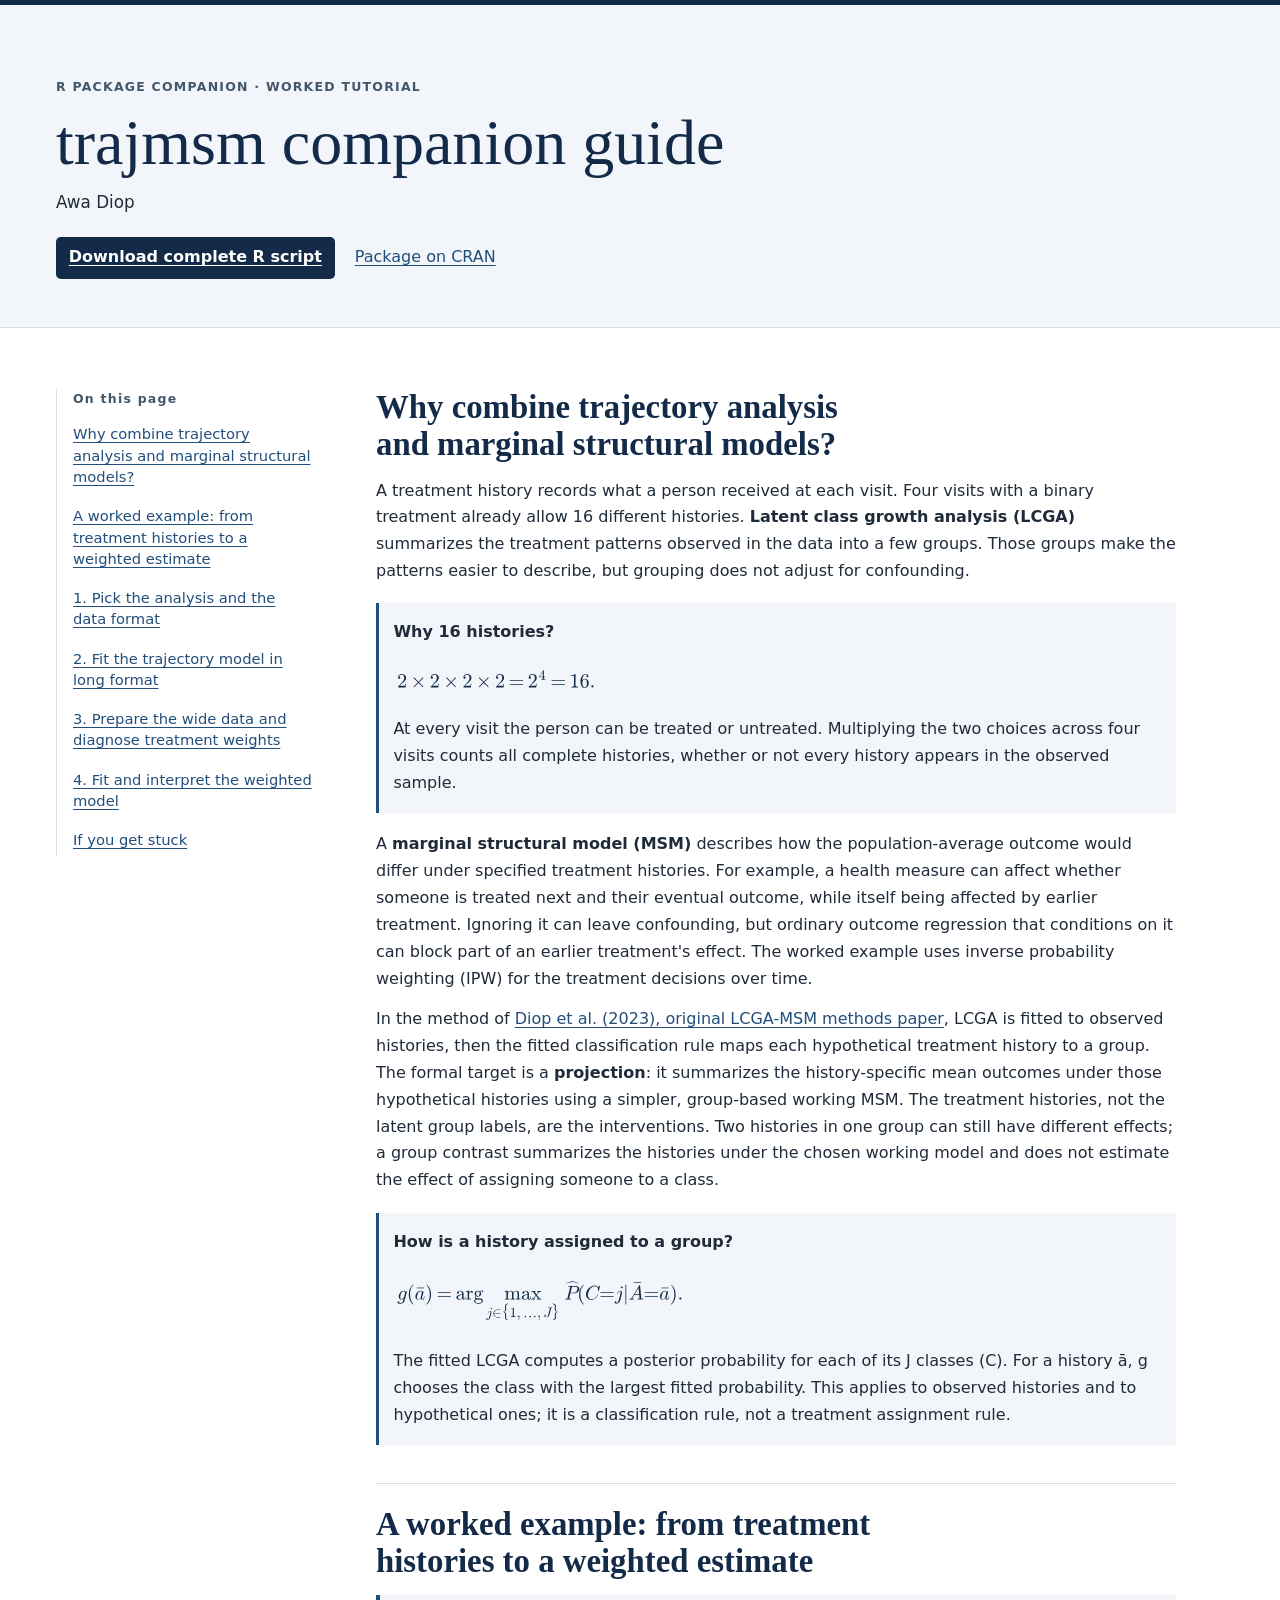
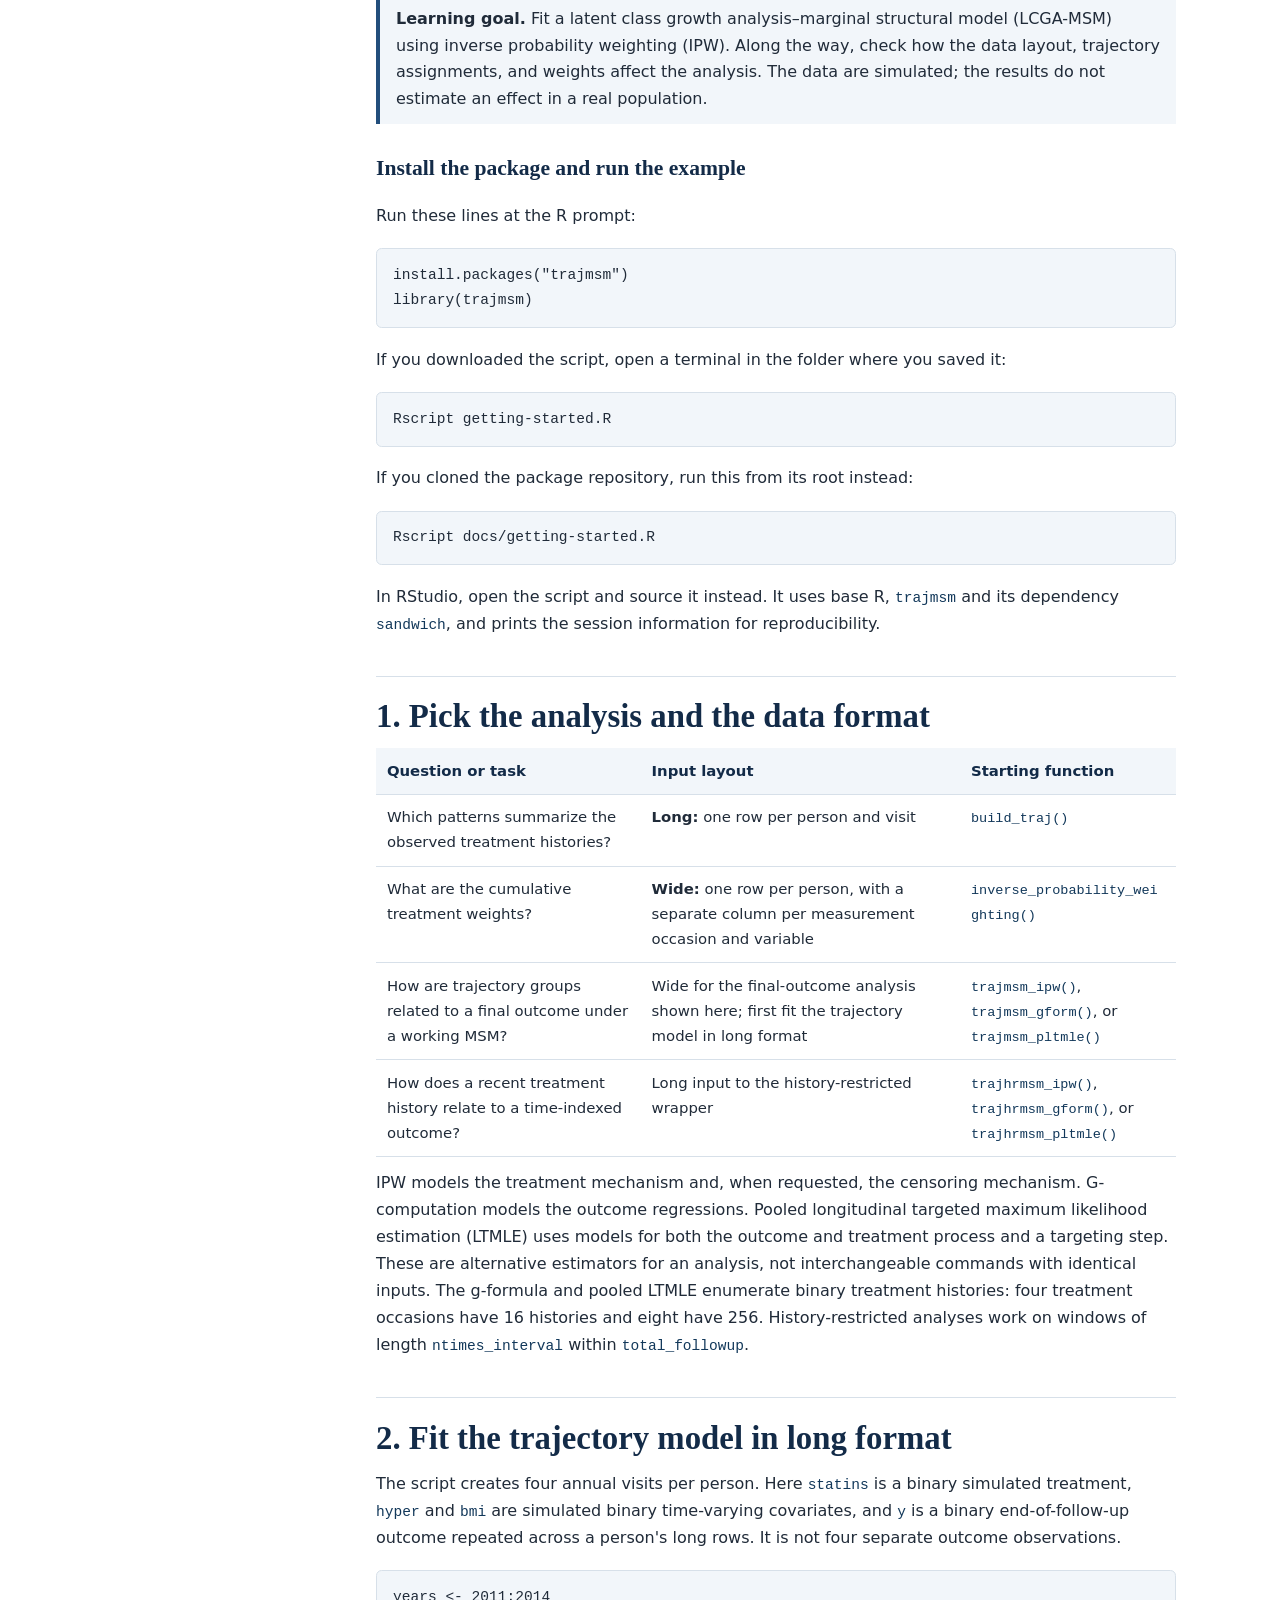
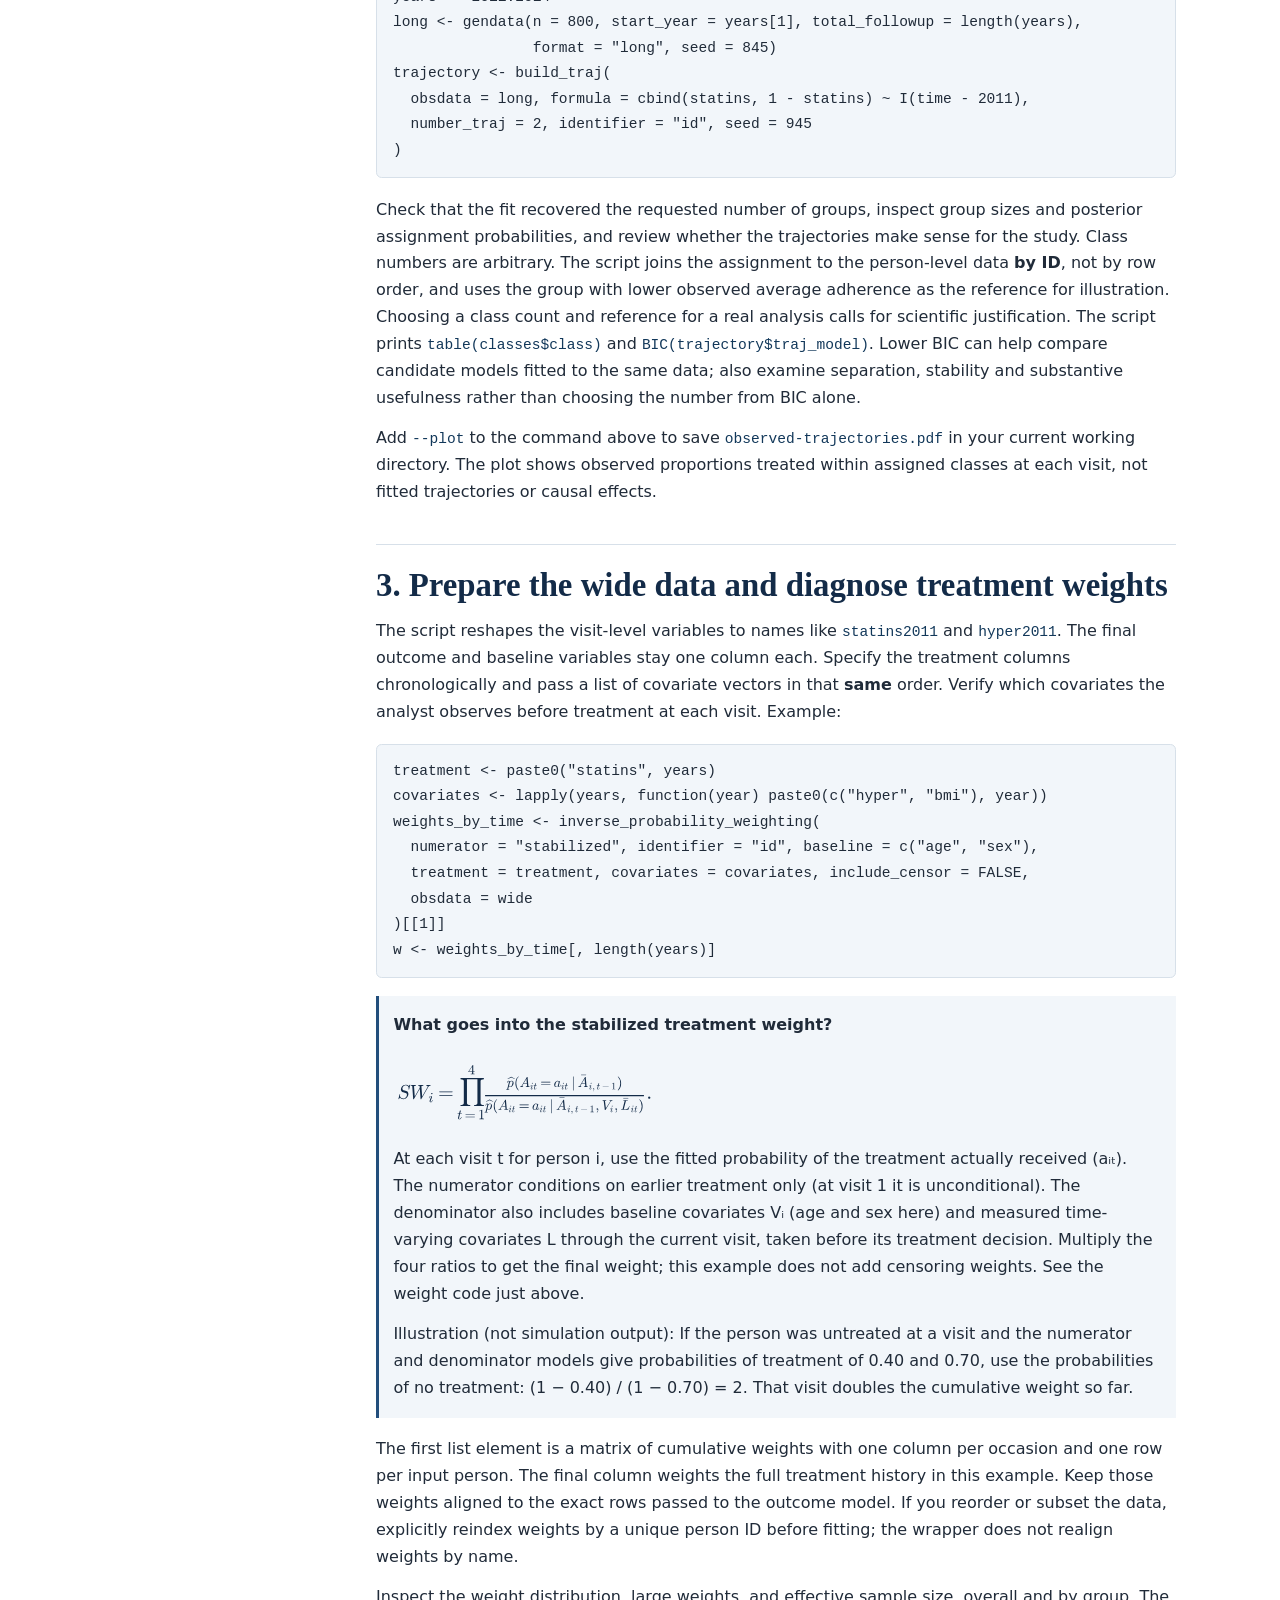
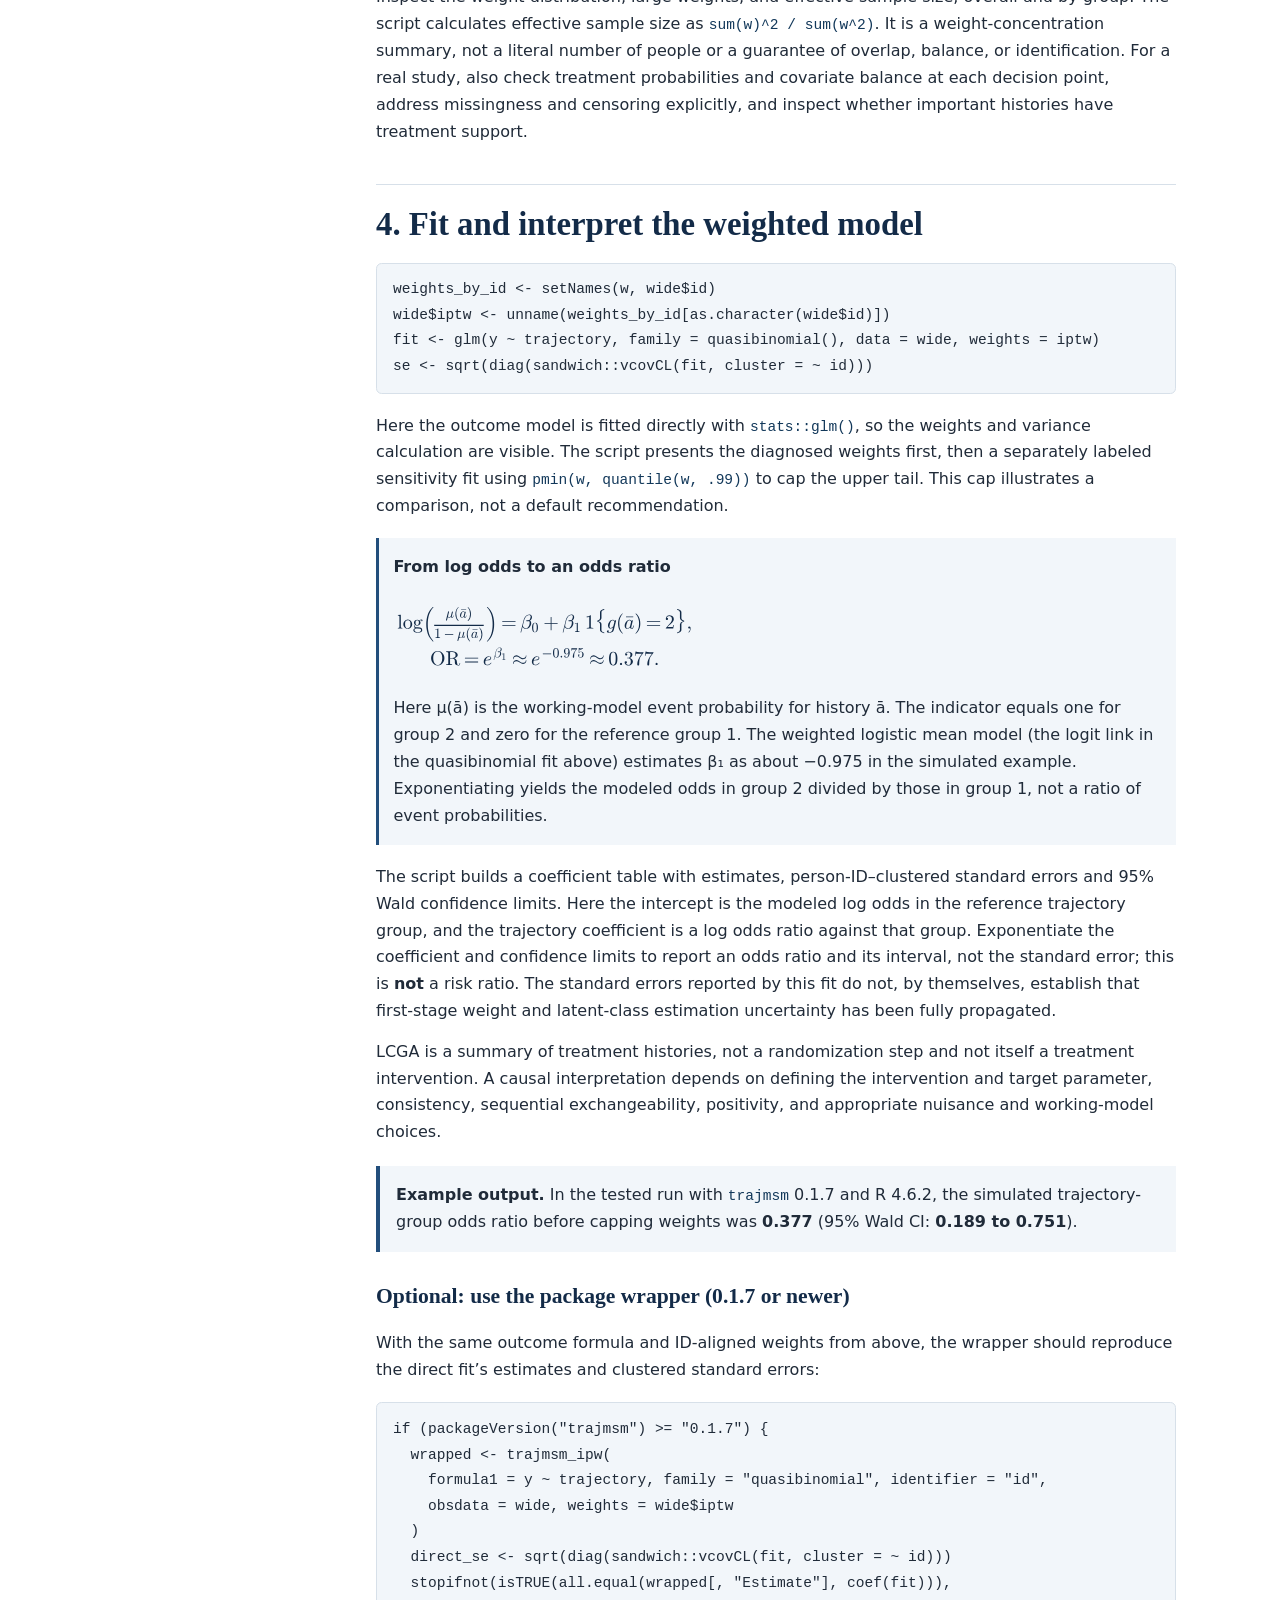
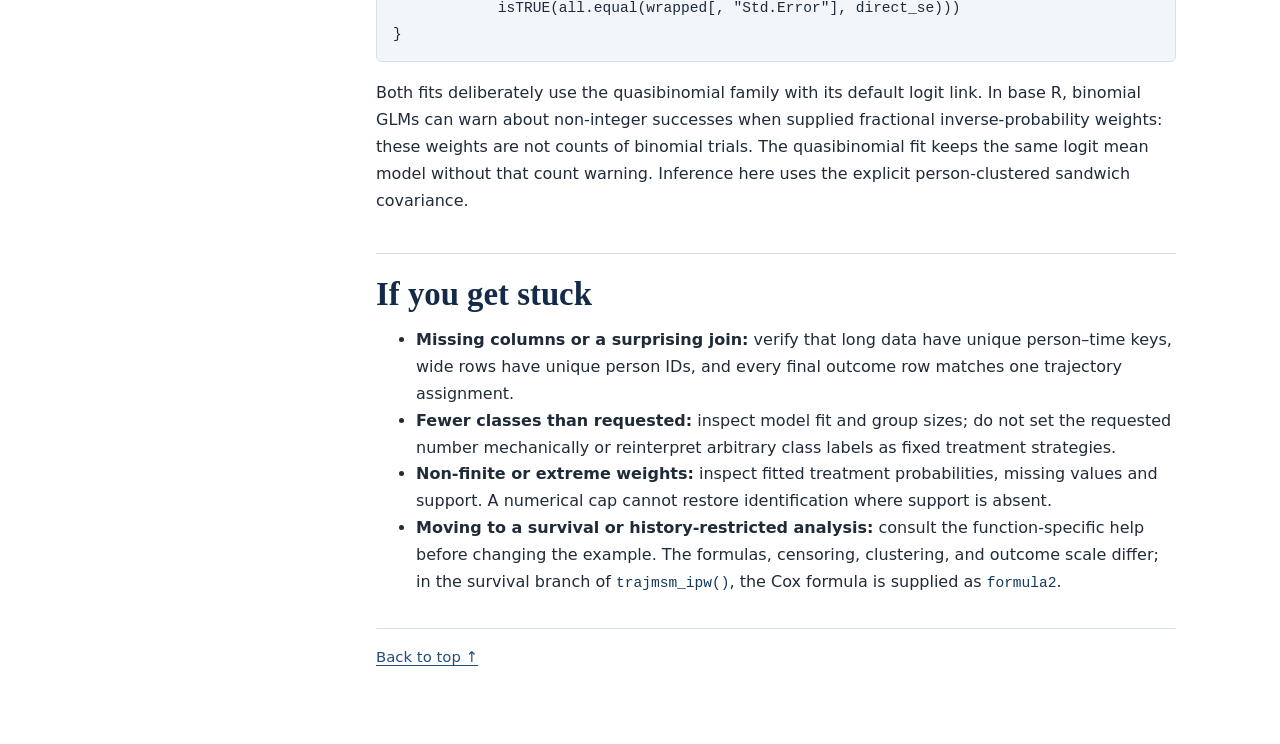
==== commit d689ae23: "Render tutorial equations portably with accessible SVGs" ====
--- a/docs/index.html
+++ b/docs/index.html
@@ -42,9 +42,7 @@
 does not adjust for confounding.</p>
 <p><div class="equation-note">
 <p><strong>Why 16 histories?</strong></p>
-<div class="equation-display" aria-hidden="true"><math display="block" xmlns="http://www.w3.org/1998/Math/MathML"><semantics><mrow><mn>2</mn><mo>×</mo><mn>2</mn><mo>×</mo><mn>2</mn><mo>×</mo><mn>2</mn><mo>=</mo><msup><mn>2</mn><mn>4</mn></msup><mo>=</mo><mn>16</mn><mi>.</mi></mrow><annotation encoding="application/x-tex">
-2\times2\times2\times2=2^4=16.
-</annotation></semantics></math></div>
+<div class="equation-display"><img src="equations/histories.svg" alt="Two choices at each of four visits: 2 times 2 times 2 times 2 equals 16 possible histories."></div>
 <p>At every visit the person can be treated or untreated. Multiplying the two choices across four visits counts all complete histories, whether or not every history appears in the observed sample.</p>
 </div>
 A <strong>marginal structural model (MSM)</strong> describes how the
@@ -68,9 +66,7 @@
 effect of assigning someone to a class.</p>
 <div class="equation-note">
 <p><strong>How is a history assigned to a group?</strong></p>
-<div class="equation-display" aria-hidden="true"><math display="block" xmlns="http://www.w3.org/1998/Math/MathML"><semantics><mrow><mi>g</mi><mrow><mo stretchy="true" form="prefix">(</mo><mover><mi>a</mi><mo accent="true">‾</mo></mover><mo stretchy="true" form="postfix">)</mo></mrow><mo>=</mo><munder><mo>argmax</mo><mrow><mi>j</mi><mo>∈</mo><mo stretchy="false" form="prefix">{</mo><mn>1</mn><mo>,</mo><mi>…</mi><mo>,</mo><mi>J</mi><mo stretchy="false" form="postfix">}</mo></mrow></munder><mspace width="0.278em"></mspace><mover><mi>P</mi><mo accent="true">̂</mo></mover><mrow><mo stretchy="true" form="prefix">(</mo><mi>C</mi><mo>=</mo><mi>j</mi><mo>∣</mo><mover><mi>A</mi><mo accent="true">‾</mo></mover><mo>=</mo><mover><mi>a</mi><mo accent="true">‾</mo></mover><mo stretchy="true" form="postfix">)</mo></mrow><mi>.</mi></mrow><annotation encoding="application/x-tex">
-g(\bar a)=\underset{j\in\{1,\ldots,J\}}{\operatorname{argmax}}\;\widehat{P}(C=j\mid\bar A=\bar a).
-</annotation></semantics></math></div>
+<div class="equation-display"><img src="equations/assignment.svg" alt="For history a-bar, choose the class j whose fitted posterior probability is largest."></div>
 <p>The fitted LCGA computes a posterior probability for each of its J classes (C). For a history ā, g chooses the class with the largest fitted probability. This applies to observed histories and to hypothetical ones; it is a classification rule, not a treatment assignment rule.</p>
 </div>
 <h2 id="a-worked-example-from-treatment-histories-to-a-weighted-estimate">A
@@ -187,9 +183,7 @@
 w &lt;- weights_by_time[, length(years)]</code></pre>
 <div class="equation-note">
 <p><strong>What goes into the stabilized treatment weight?</strong></p>
-<div class="equation-display" aria-hidden="true"><math display="block" xmlns="http://www.w3.org/1998/Math/MathML"><semantics><mrow><mi>S</mi><msub><mi>W</mi><mi>i</mi></msub><mo>=</mo><munderover><mo>∏</mo><mrow><mi>t</mi><mo>=</mo><mn>1</mn></mrow><mn>4</mn></munderover><mfrac><mrow><mover><mi>p</mi><mo accent="true">̂</mo></mover><mrow><mo stretchy="true" form="prefix">(</mo><msub><mi>A</mi><mrow><mi>i</mi><mi>t</mi></mrow></msub><mo>=</mo><msub><mi>a</mi><mrow><mi>i</mi><mi>t</mi></mrow></msub><mo>∣</mo><msub><mover><mi>A</mi><mo accent="true">‾</mo></mover><mrow><mi>i</mi><mo>,</mo><mi>t</mi><mo>−</mo><mn>1</mn></mrow></msub><mo stretchy="true" form="postfix">)</mo></mrow></mrow><mrow><mover><mi>p</mi><mo accent="true">̂</mo></mover><mrow><mo stretchy="true" form="prefix">(</mo><msub><mi>A</mi><mrow><mi>i</mi><mi>t</mi></mrow></msub><mo>=</mo><msub><mi>a</mi><mrow><mi>i</mi><mi>t</mi></mrow></msub><mo>∣</mo><msub><mover><mi>A</mi><mo accent="true">‾</mo></mover><mrow><mi>i</mi><mo>,</mo><mi>t</mi><mo>−</mo><mn>1</mn></mrow></msub><mo>,</mo><msub><mi>V</mi><mi>i</mi></msub><mo>,</mo><msub><mover><mi>L</mi><mo accent="true">‾</mo></mover><mrow><mi>i</mi><mi>t</mi></mrow></msub><mo stretchy="true" form="postfix">)</mo></mrow></mrow></mfrac><mi>.</mi></mrow><annotation encoding="application/x-tex">
-SW_i=\prod_{t=1}^4\frac{\widehat p(A_{it}=a_{it}\mid\bar A_{i,t-1})}{\widehat p(A_{it}=a_{it}\mid\bar A_{i,t-1},V_i,\bar L_{it})}.
-</annotation></semantics></math></div>
+<div class="equation-display"><img src="equations/weights.svg" alt="Stabilized weight for person i: multiply the four ratios of the fitted probability of observed treatment given prior treatment, to that given prior treatment, baseline covariates and measured covariate history through the current visit."></div>
 <p>At each visit t for person i, use the fitted probability of the treatment actually received (aᵢₜ). The numerator conditions on earlier treatment only (at visit 1 it is unconditional). The denominator also includes baseline covariates Vᵢ (age and sex here) and measured time-varying covariates L through the current visit, taken before its treatment decision. Multiply the four ratios to get the final weight; this example does not add censoring weights. See the weight code just above.</p>
 <p>Illustration (not simulation output): If the person was untreated at a visit and the numerator and denominator models give probabilities of treatment of 0.40 and 0.70, use the probabilities of no treatment: (1 − 0.40) / (1 − 0.70) = 2. That visit doubles the cumulative weight so far.</p>
 </div>
@@ -221,9 +215,7 @@
 illustrates a comparison, not a default recommendation.</p>
 <div class="equation-note">
 <p><strong>From log odds to an odds ratio</strong></p>
-<div class="equation-display" aria-hidden="true"><math display="block" xmlns="http://www.w3.org/1998/Math/MathML"><semantics><mrow><mo>log</mo><mspace width="-0.167em"></mspace><mrow><mo stretchy="true" form="prefix">(</mo><mfrac><mrow><mi>μ</mi><mrow><mo stretchy="true" form="prefix">(</mo><mover><mi>a</mi><mo accent="true">‾</mo></mover><mo stretchy="true" form="postfix">)</mo></mrow></mrow><mrow><mn>1</mn><mo>−</mo><mi>μ</mi><mrow><mo stretchy="true" form="prefix">(</mo><mover><mi>a</mi><mo accent="true">‾</mo></mover><mo stretchy="true" form="postfix">)</mo></mrow></mrow></mfrac><mo stretchy="true" form="postfix">)</mo></mrow><mo>=</mo><msub><mi>β</mi><mn>0</mn></msub><mo>+</mo><msub><mi>β</mi><mn>1</mn></msub><mspace width="0.167em"></mspace><mn>𝟏</mn><mo stretchy="false" form="prefix">{</mo><mi>g</mi><mrow><mo stretchy="true" form="prefix">(</mo><mover><mi>a</mi><mo accent="true">‾</mo></mover><mo stretchy="true" form="postfix">)</mo></mrow><mo>=</mo><mn>2</mn><mo stretchy="false" form="postfix">}</mo><mo>,</mo><mspace width="2.0em"></mspace><mrow><mi mathvariant="normal">O</mi><mi mathvariant="normal">R</mi></mrow><mo>=</mo><msup><mi>e</mi><msub><mi>β</mi><mn>1</mn></msub></msup><mo>≈</mo><msup><mi>e</mi><mrow><mi>−</mi><mn>0.975</mn></mrow></msup><mo>≈</mo><mn>0.377</mn><mi>.</mi></mrow><annotation encoding="application/x-tex">
-\log\!\left(\frac{\mu(\bar a)}{1-\mu(\bar a)}\right)=\beta_0+\beta_1\,\mathbf{1}\{g(\bar a)=2\},\qquad \mathrm{OR}=e^{\beta_1}\approx e^{-0.975}\approx0.377.
-</annotation></semantics></math></div>
+<div class="equation-display"><img src="equations/odds.svg" alt="The log odds equal beta zero plus beta one times the indicator for group 2. The odds ratio is exp(beta one); exp(minus 0.975) is approximately 0.377."></div>
 <p>Here μ(ā) is the working-model event probability for history ā. The indicator equals one for group 2 and zero for the reference group 1. The weighted logistic mean model (the logit link in the quasibinomial fit above) estimates β₁ as about −0.975 in the simulated example. Exponentiating yields the modeled odds in group 2 divided by those in group 1, not a ratio of event probabilities.</p>
 </div>
 <p>The script builds a coefficient table with estimates,
--- a/docs/style.css
+++ b/docs/style.css
@@ -64,3 +64,4 @@
 .equation-note { padding: .15rem .9rem; margin: 1.15rem 0; background: var(--tint); border-left: .2rem solid var(--link); }
 .equation-display { overflow-x: auto; overflow-y: hidden; padding: .5rem 0; font-size: 1.08em; }
 .equation-display math { min-width: max-content; }
+.equation-display img { display: block; width: auto; max-width: 100%; height: auto; }
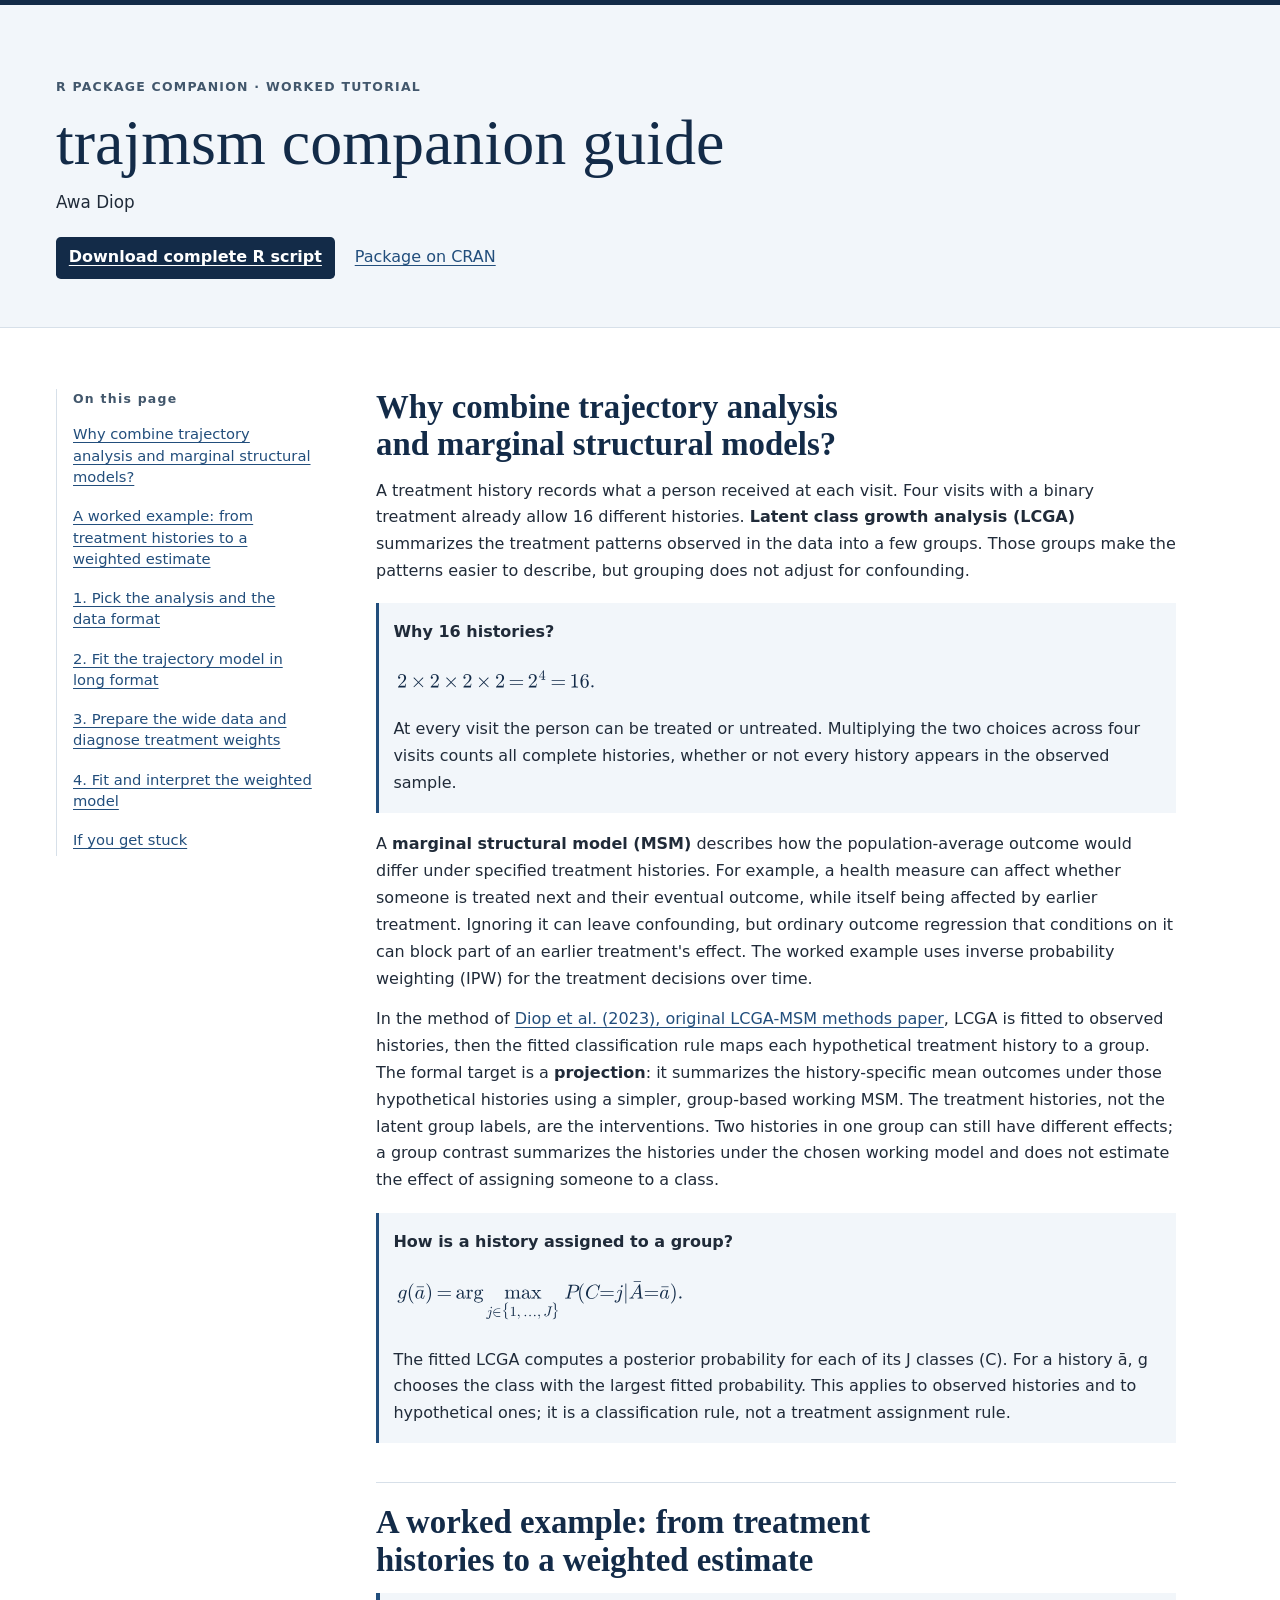
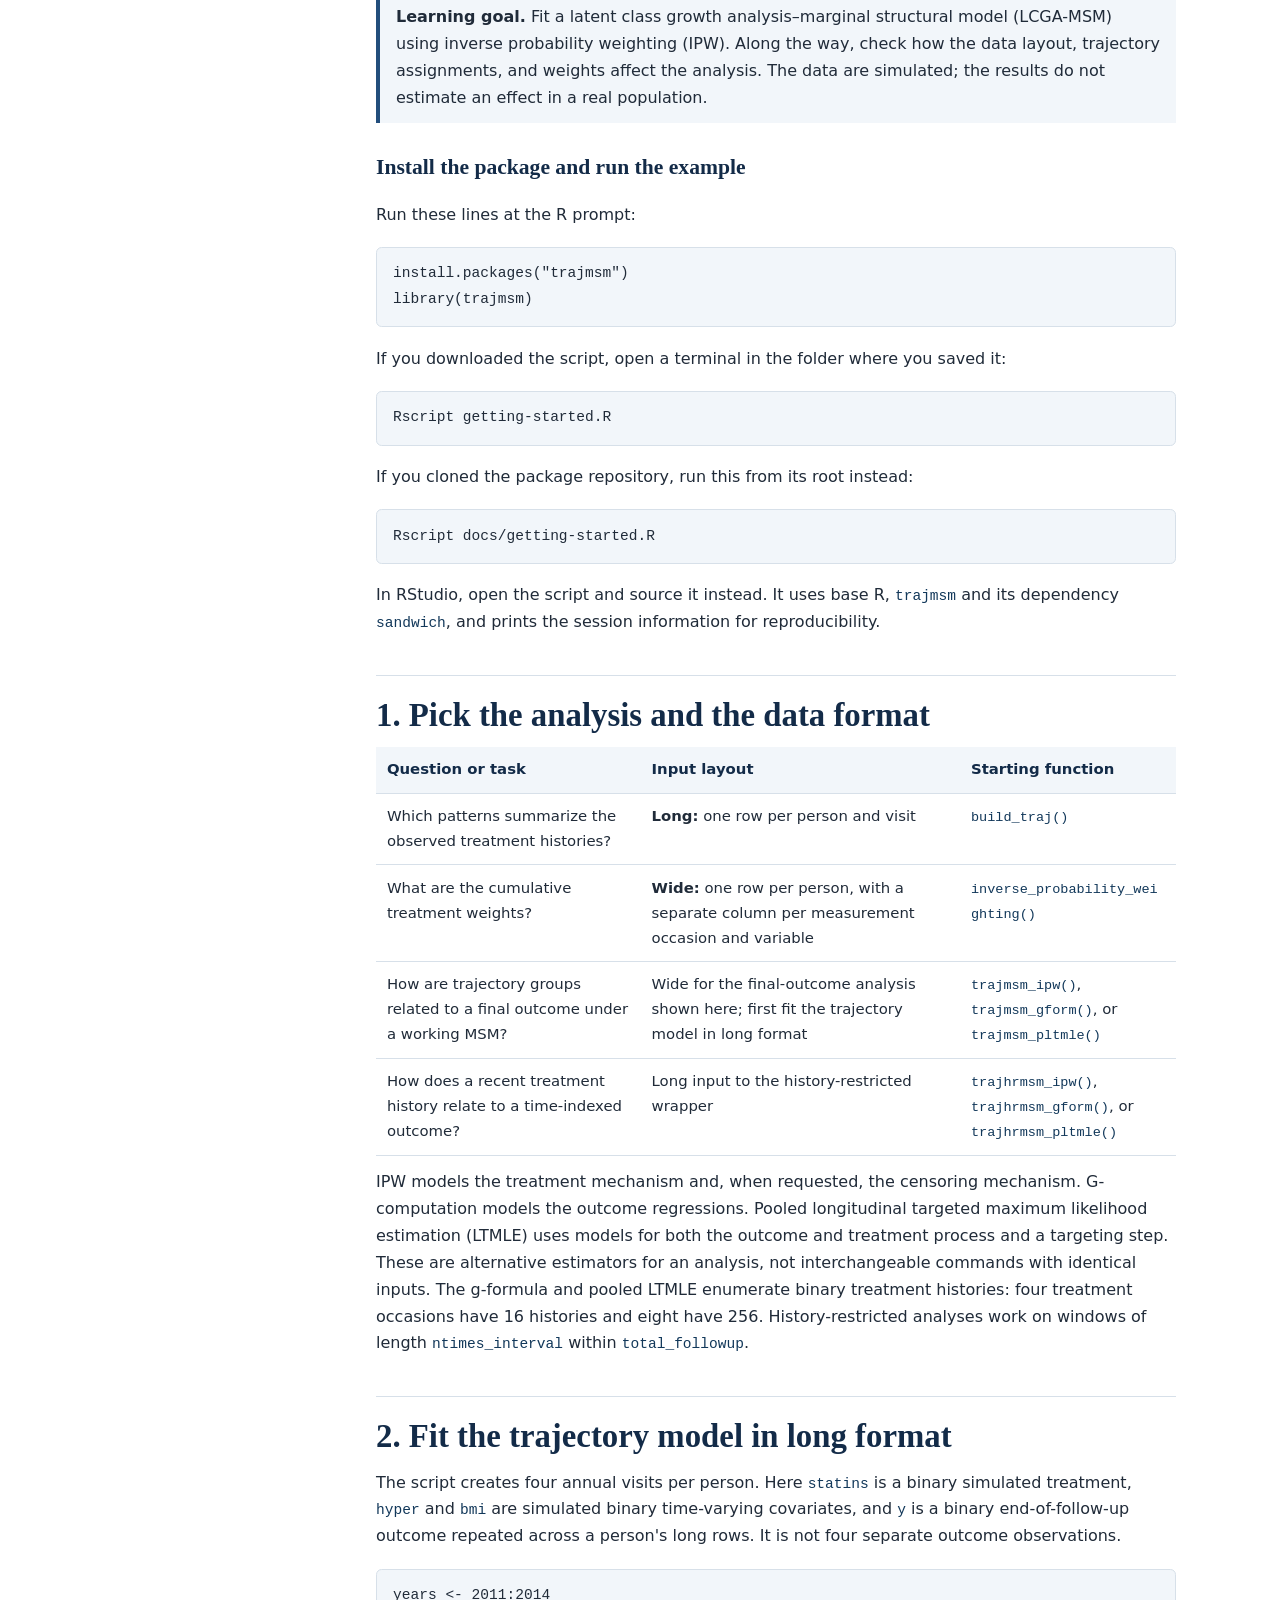
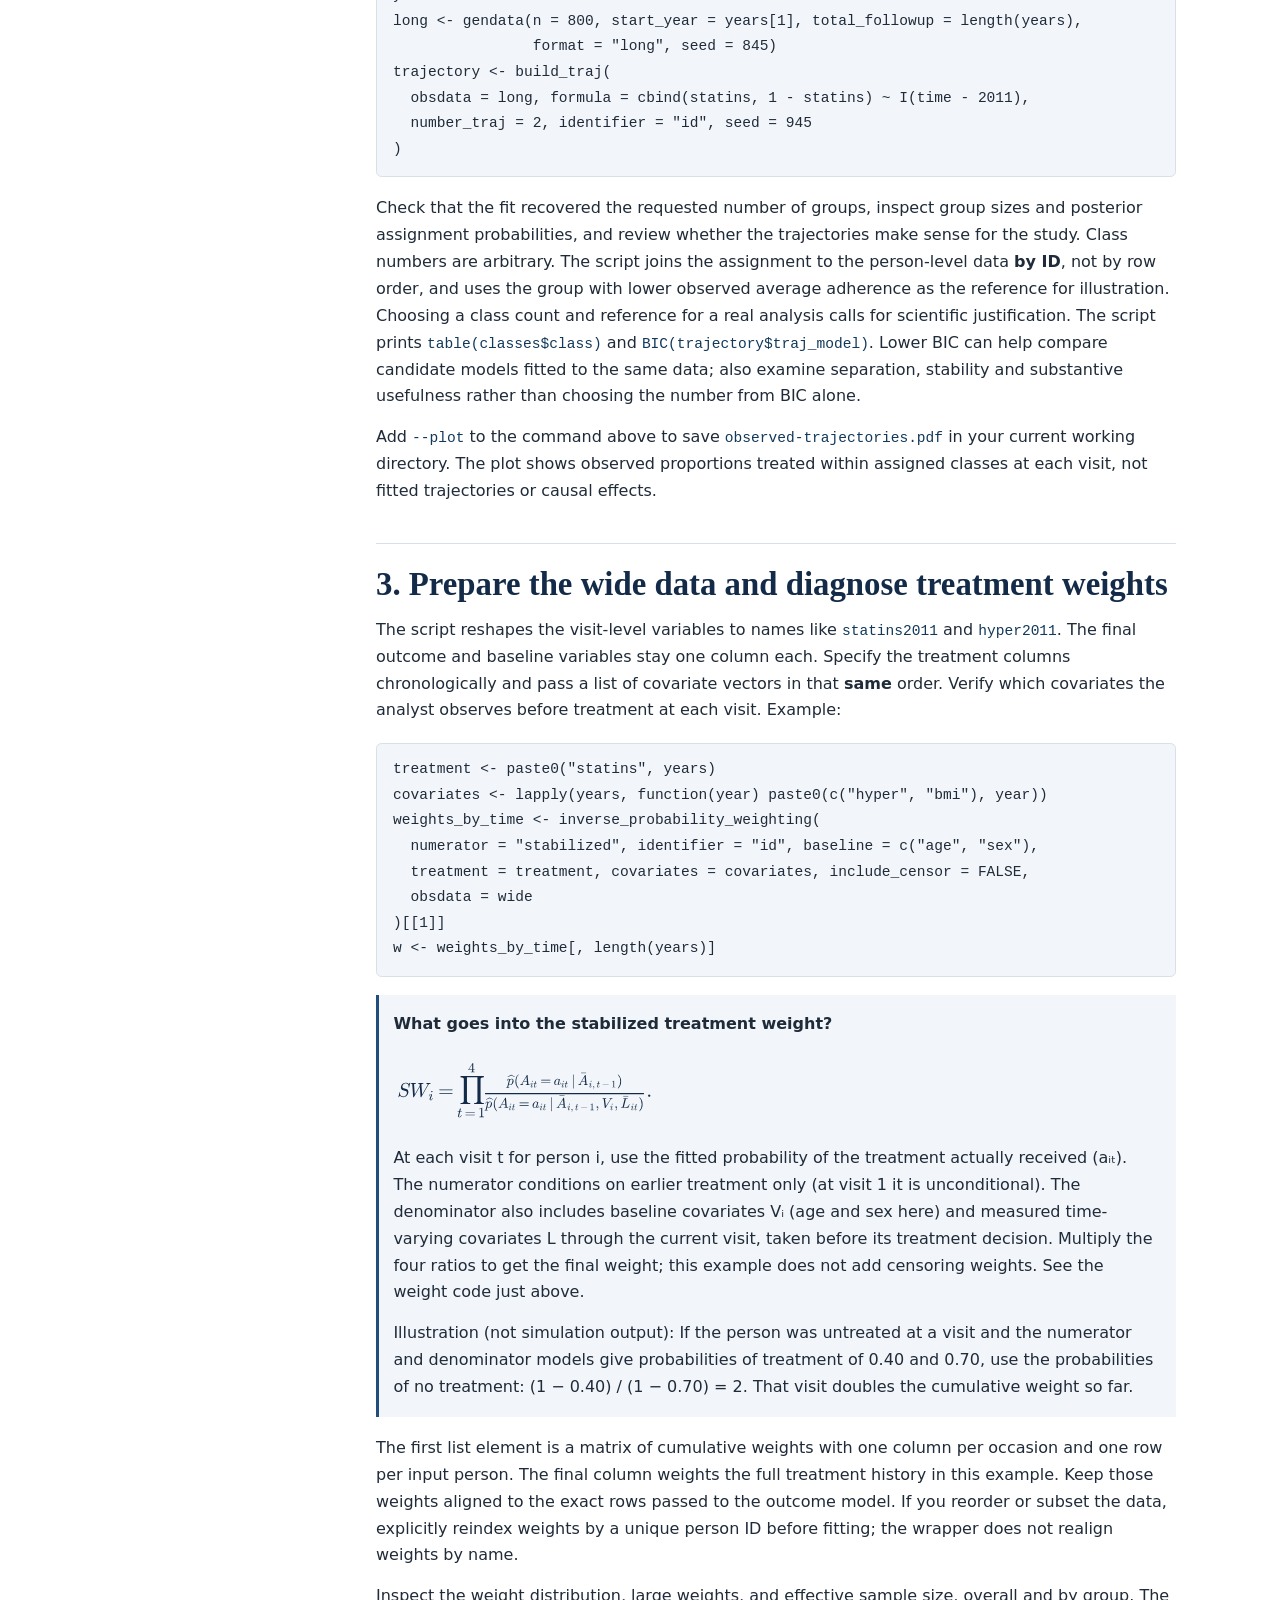
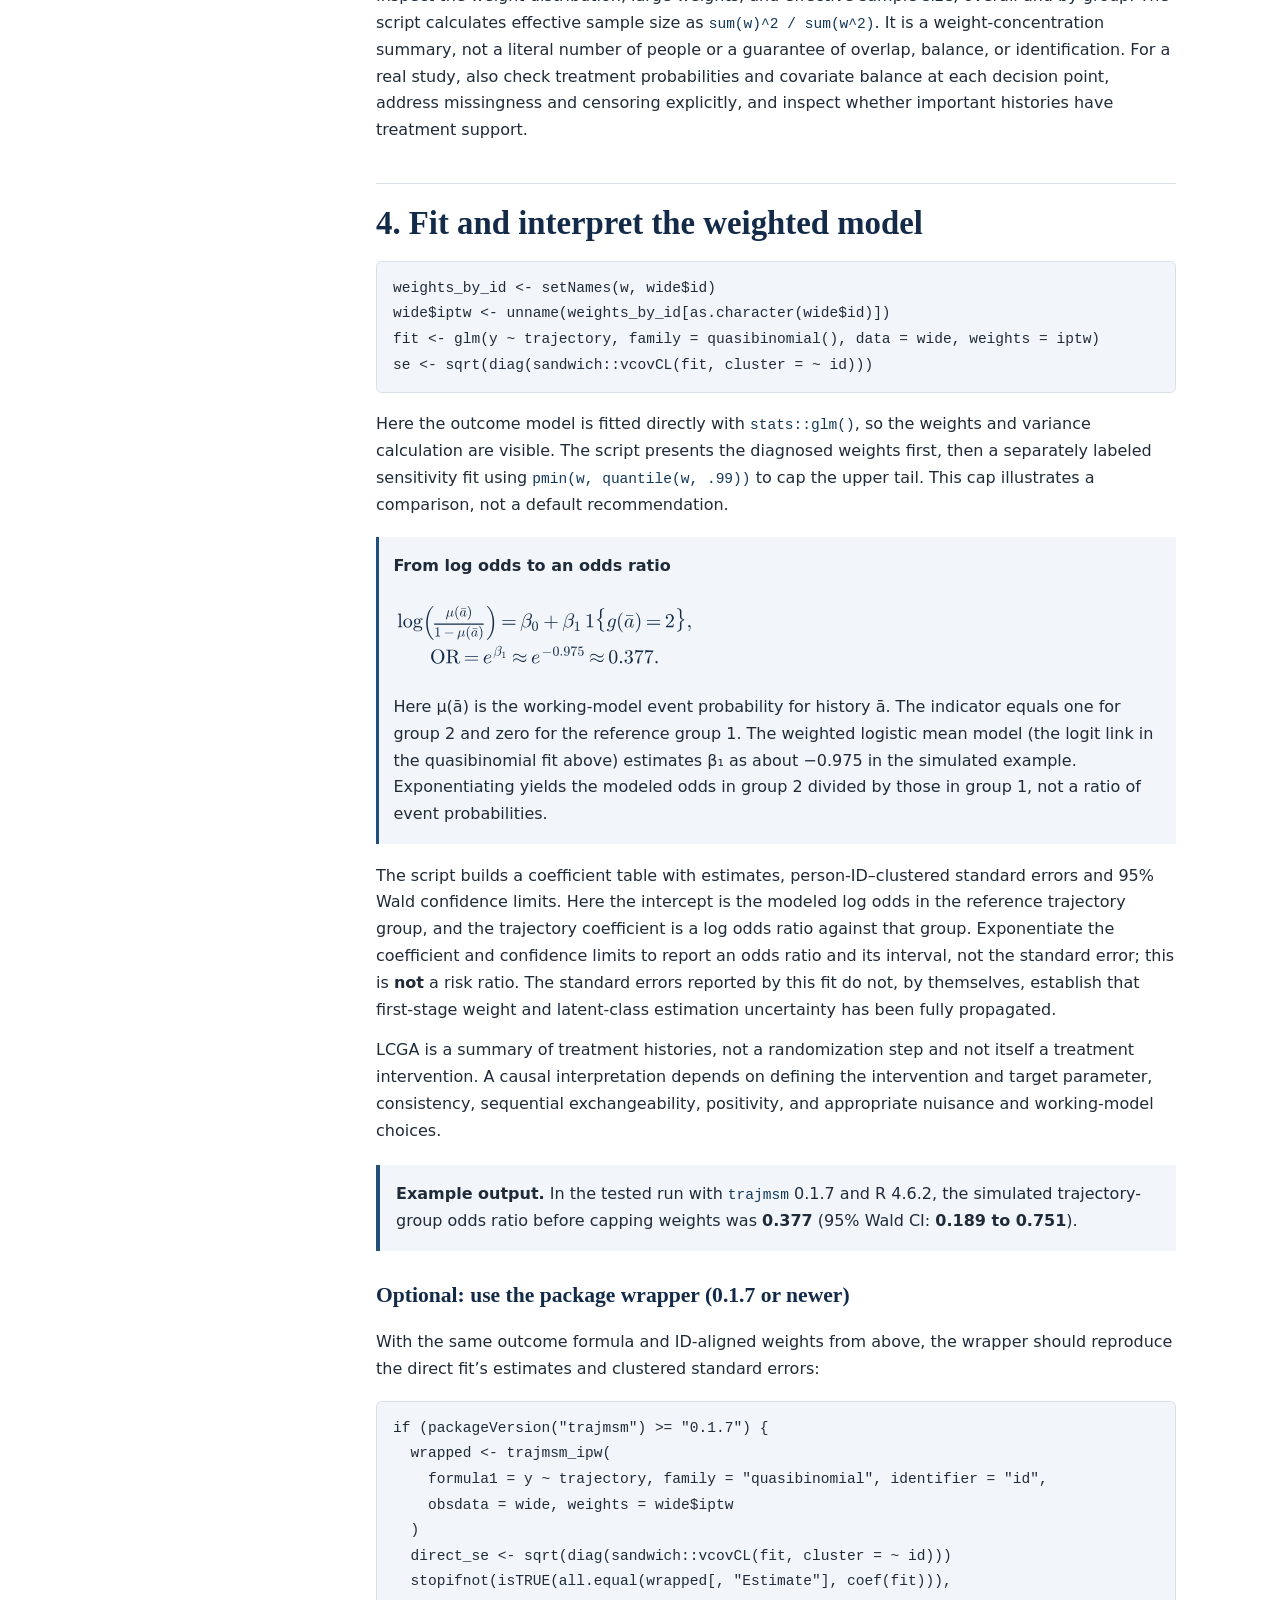
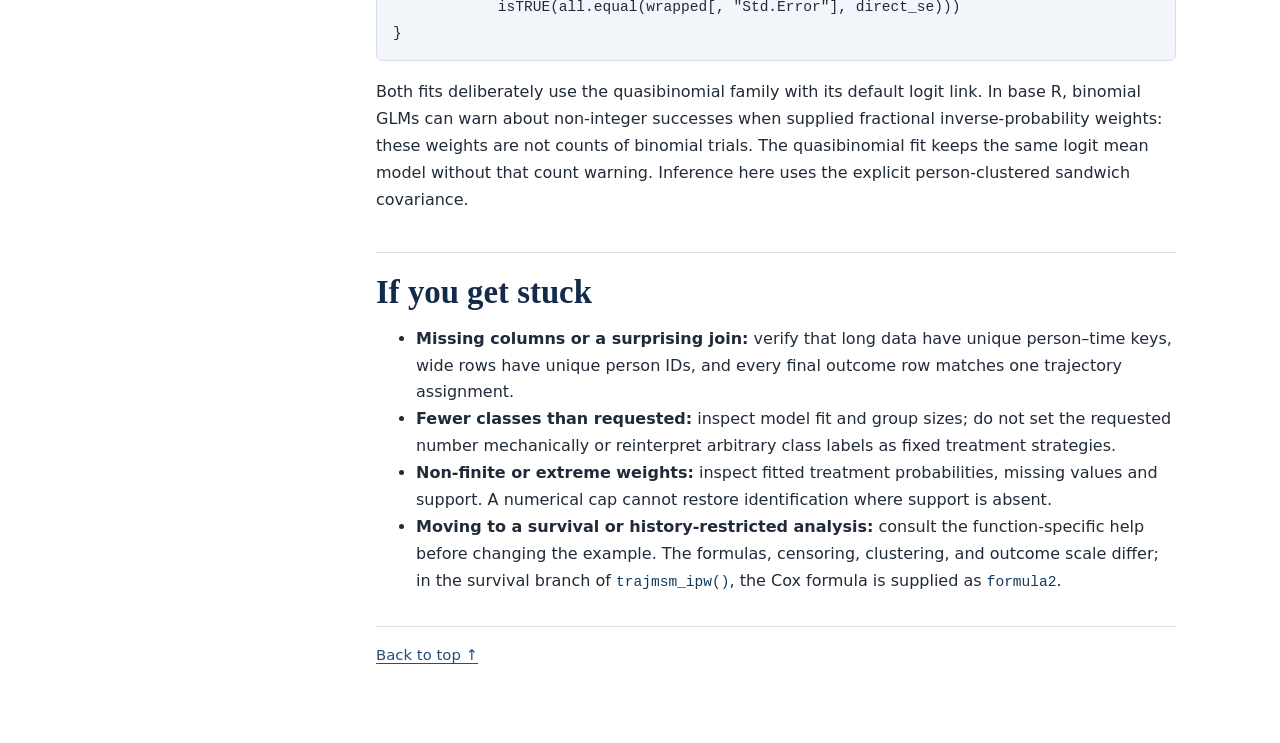
==== commit b65fa263: "Use P without a hat for the class assignment probability" ====
--- a/docs/index.html
+++ b/docs/index.html
@@ -66,7 +66,7 @@
 effect of assigning someone to a class.</p>
 <div class="equation-note">
 <p><strong>How is a history assigned to a group?</strong></p>
-<div class="equation-display"><img src="equations/assignment.svg" alt="For history a-bar, choose the class j whose fitted posterior probability is largest."></div>
+<div class="equation-display"><img src="equations/assignment-rule.svg" alt="For history a-bar, choose the class j whose posterior probability under the LCGA model is largest."></div>
 <p>The fitted LCGA computes a posterior probability for each of its J classes (C). For a history ā, g chooses the class with the largest fitted probability. This applies to observed histories and to hypothetical ones; it is a classification rule, not a treatment assignment rule.</p>
 </div>
 <h2 id="a-worked-example-from-treatment-histories-to-a-weighted-estimate">A
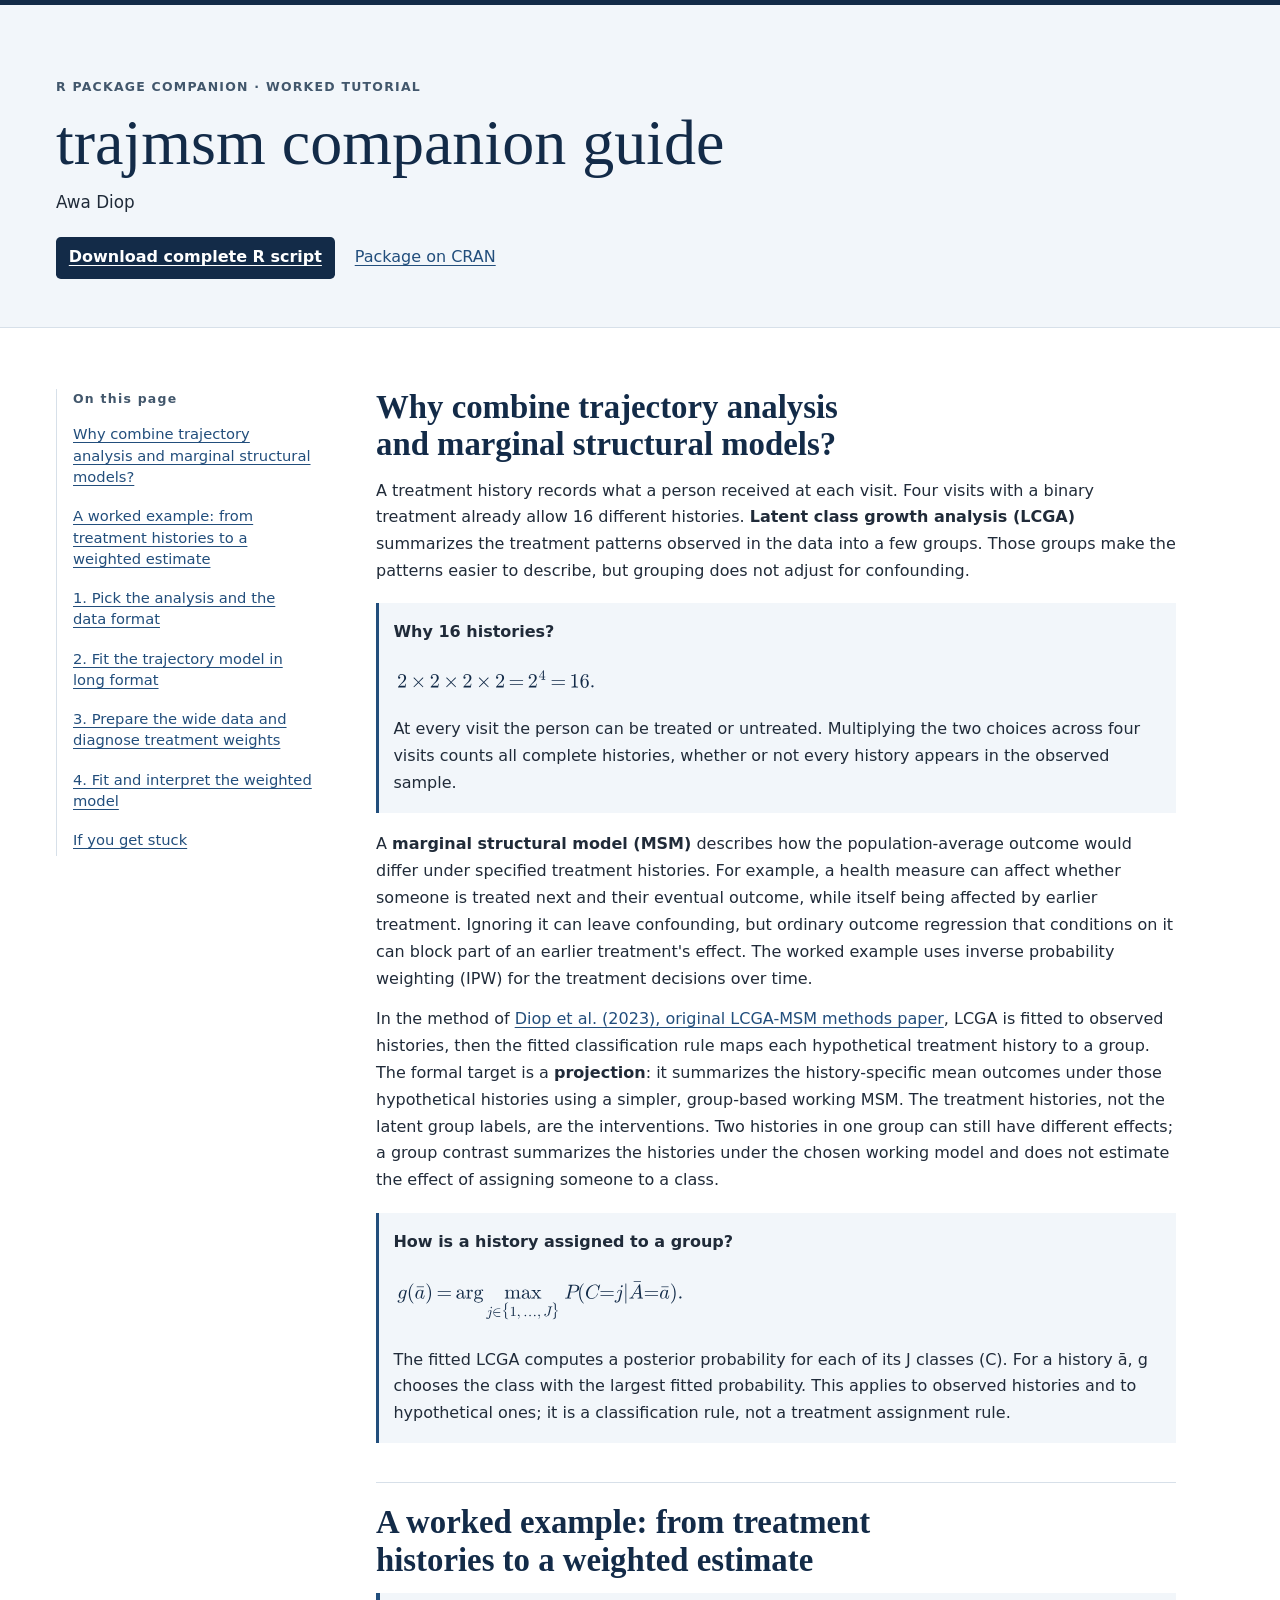
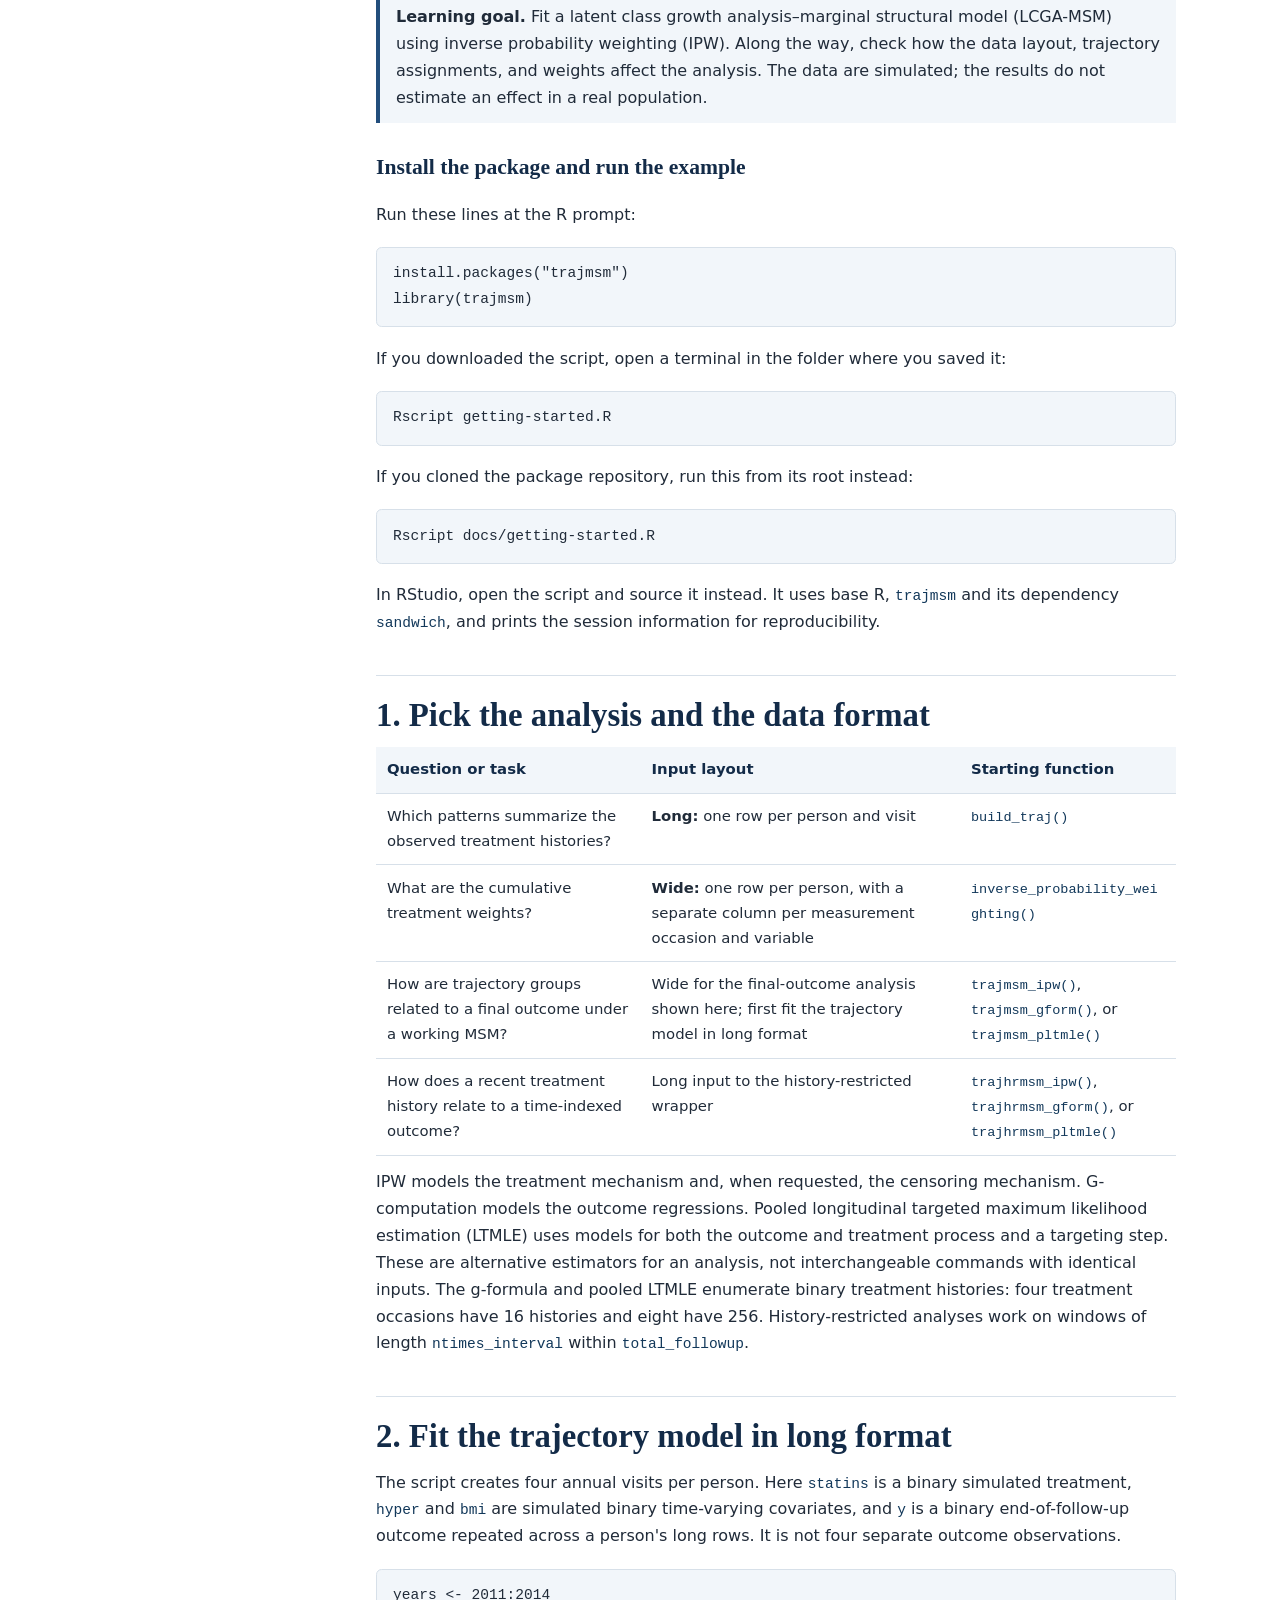
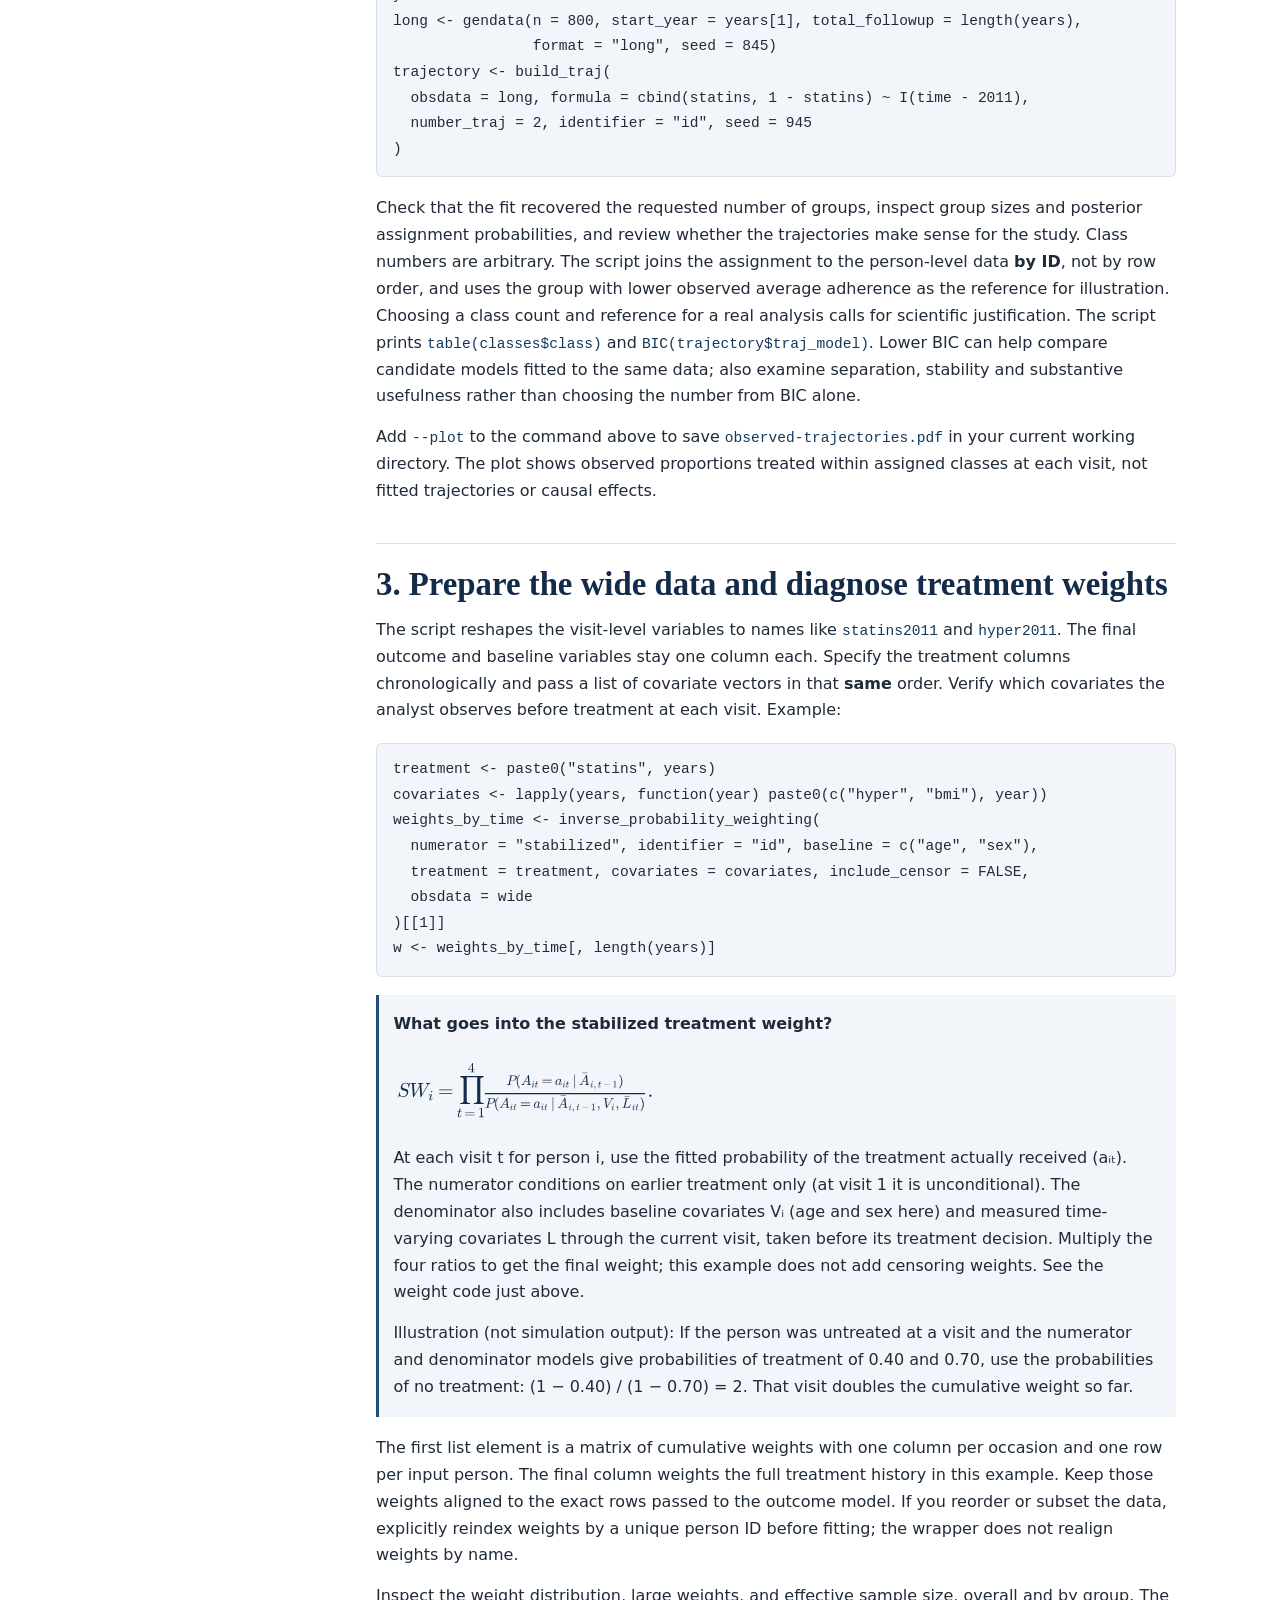
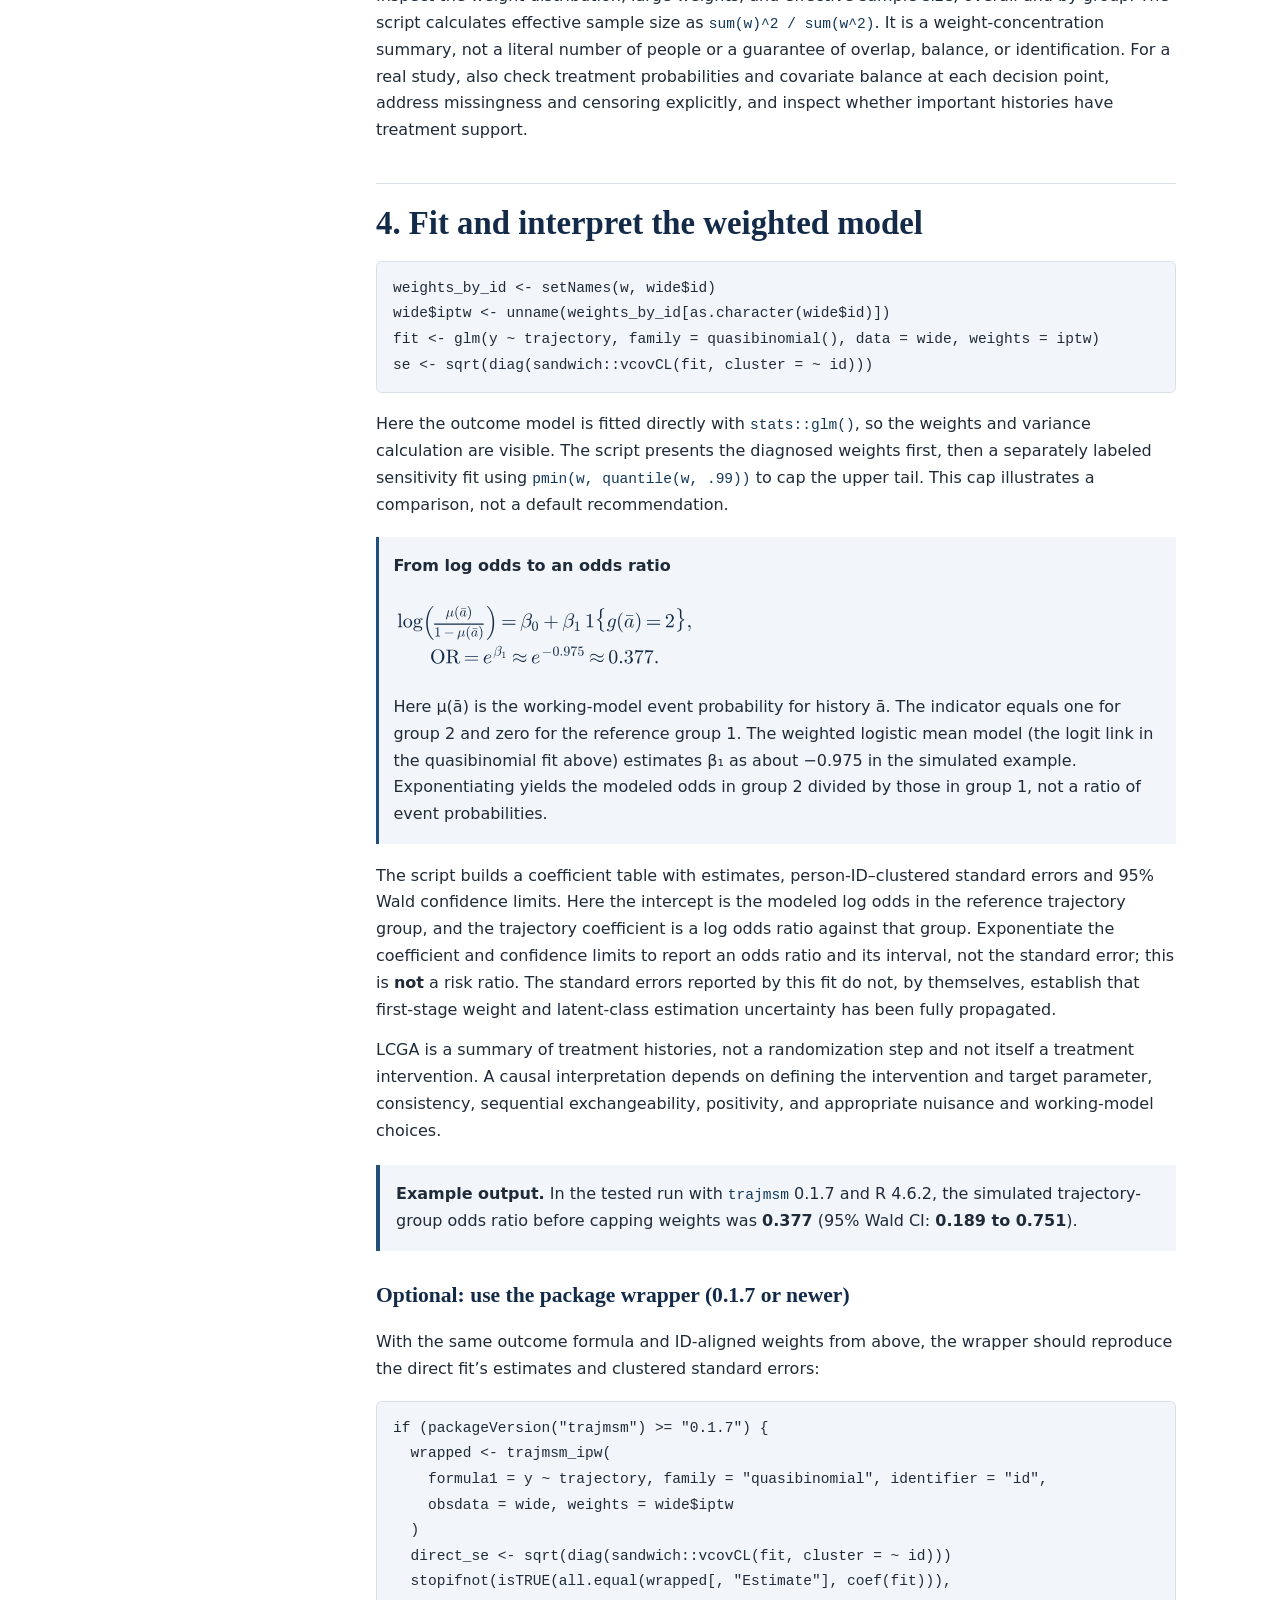
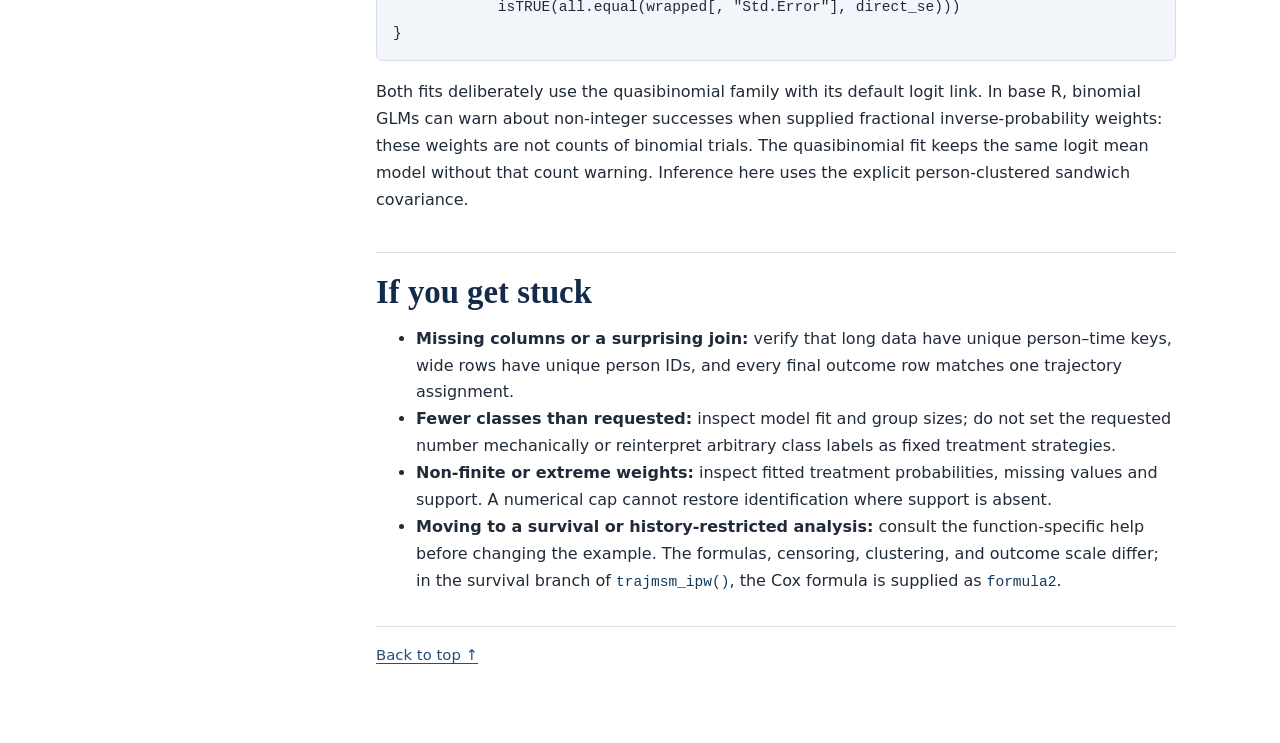
==== commit c340134b: "Use consistent capital P notation in stabilized weights" ====
--- a/docs/index.html
+++ b/docs/index.html
@@ -183,7 +183,7 @@
 w &lt;- weights_by_time[, length(years)]</code></pre>
 <div class="equation-note">
 <p><strong>What goes into the stabilized treatment weight?</strong></p>
-<div class="equation-display"><img src="equations/weights.svg" alt="Stabilized weight for person i: multiply the four ratios of the fitted probability of observed treatment given prior treatment, to that given prior treatment, baseline covariates and measured covariate history through the current visit."></div>
+<div class="equation-display"><img src="equations/weights-rule.svg" alt="Stabilized weight for person i: multiply the four ratios of the fitted probability of observed treatment given prior treatment, to that given prior treatment, baseline covariates and measured covariate history through the current visit."></div>
 <p>At each visit t for person i, use the fitted probability of the treatment actually received (aᵢₜ). The numerator conditions on earlier treatment only (at visit 1 it is unconditional). The denominator also includes baseline covariates Vᵢ (age and sex here) and measured time-varying covariates L through the current visit, taken before its treatment decision. Multiply the four ratios to get the final weight; this example does not add censoring weights. See the weight code just above.</p>
 <p>Illustration (not simulation output): If the person was untreated at a visit and the numerator and denominator models give probabilities of treatment of 0.40 and 0.70, use the probabilities of no treatment: (1 − 0.40) / (1 − 0.70) = 2. That visit doubles the cumulative weight so far.</p>
 </div>
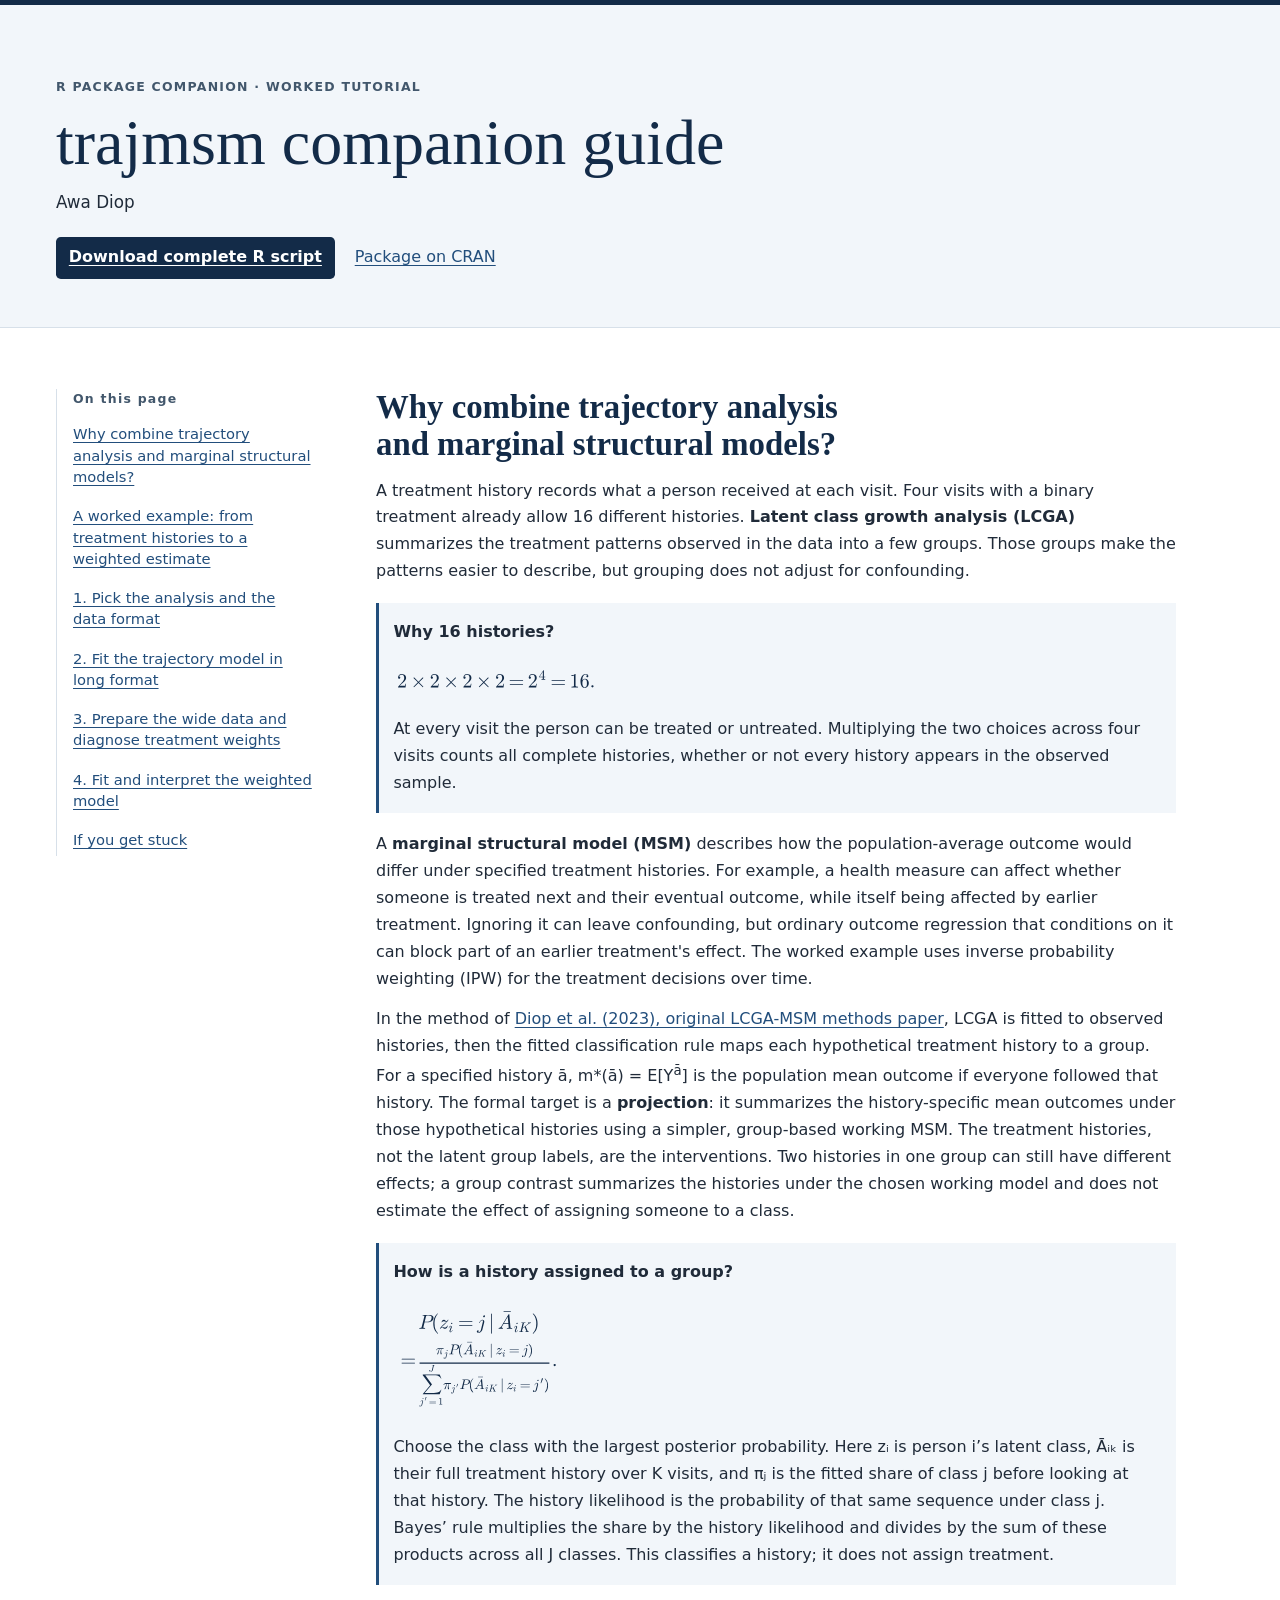
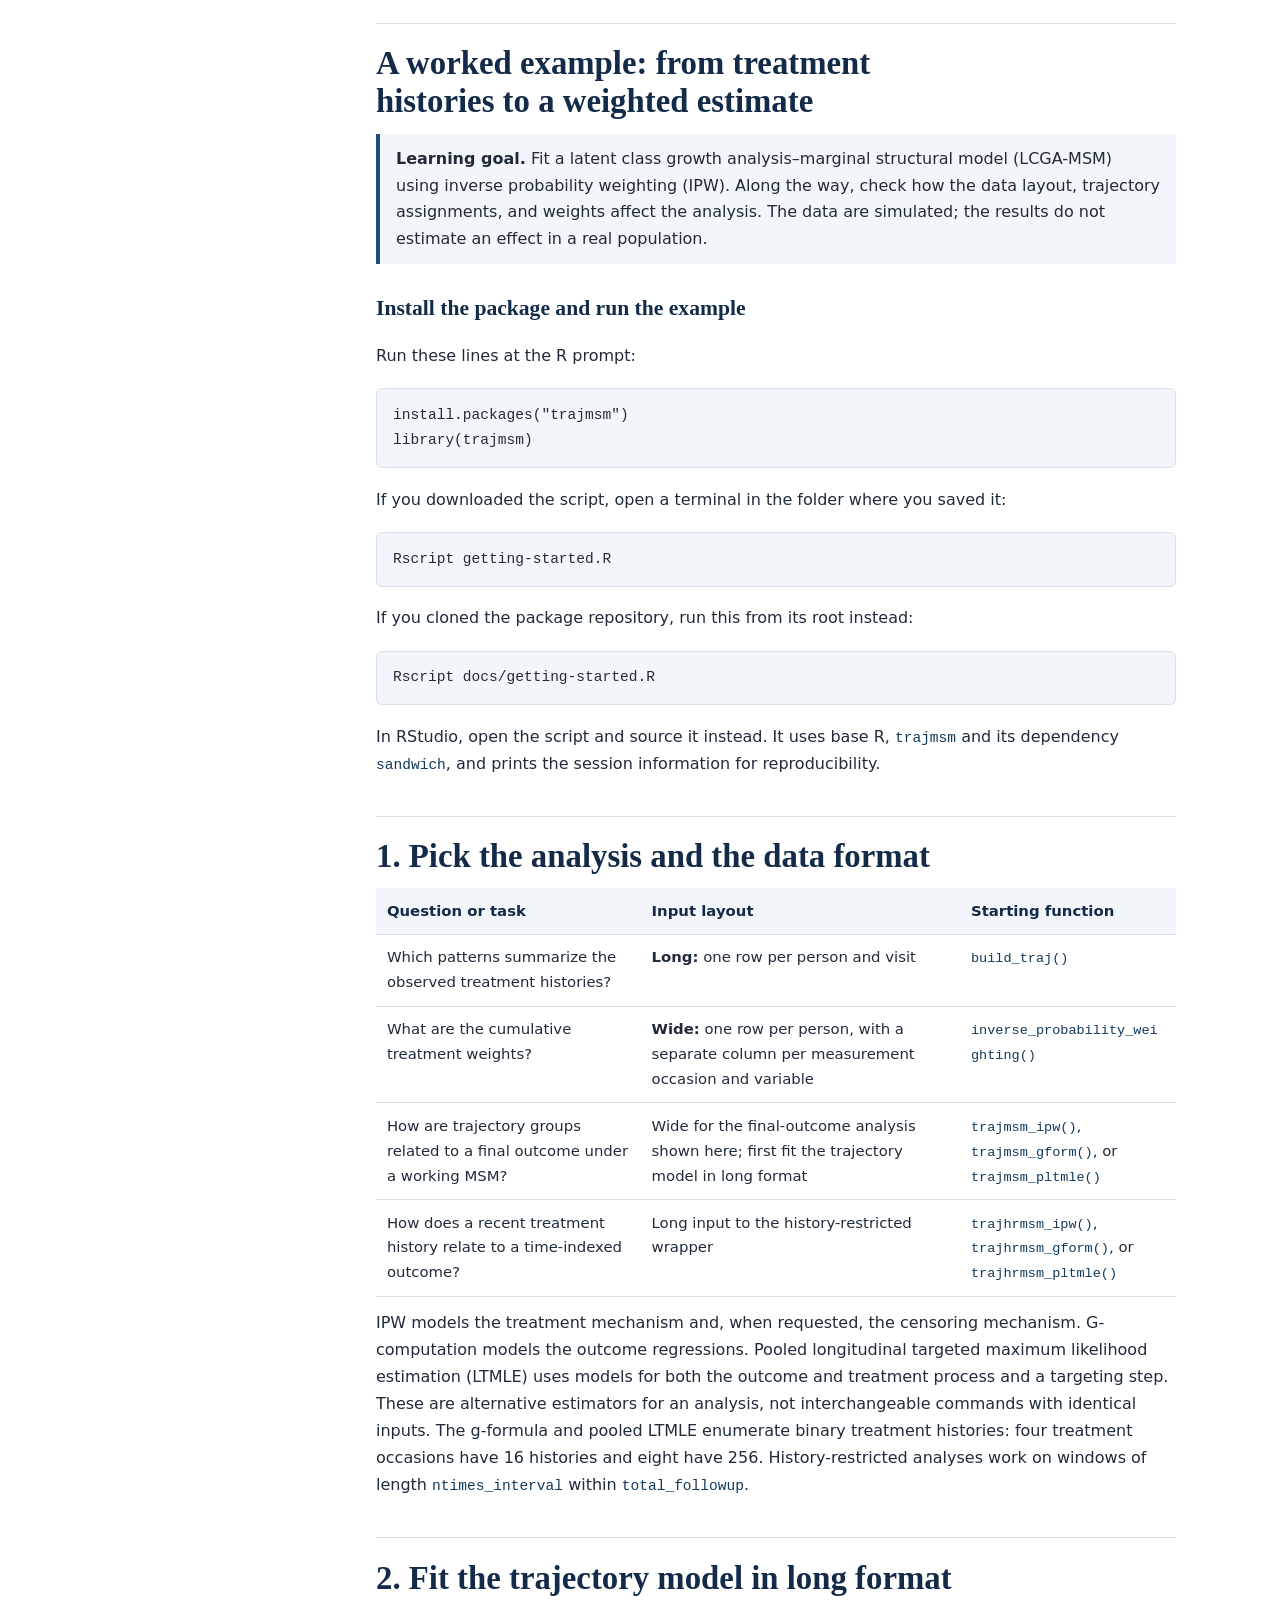
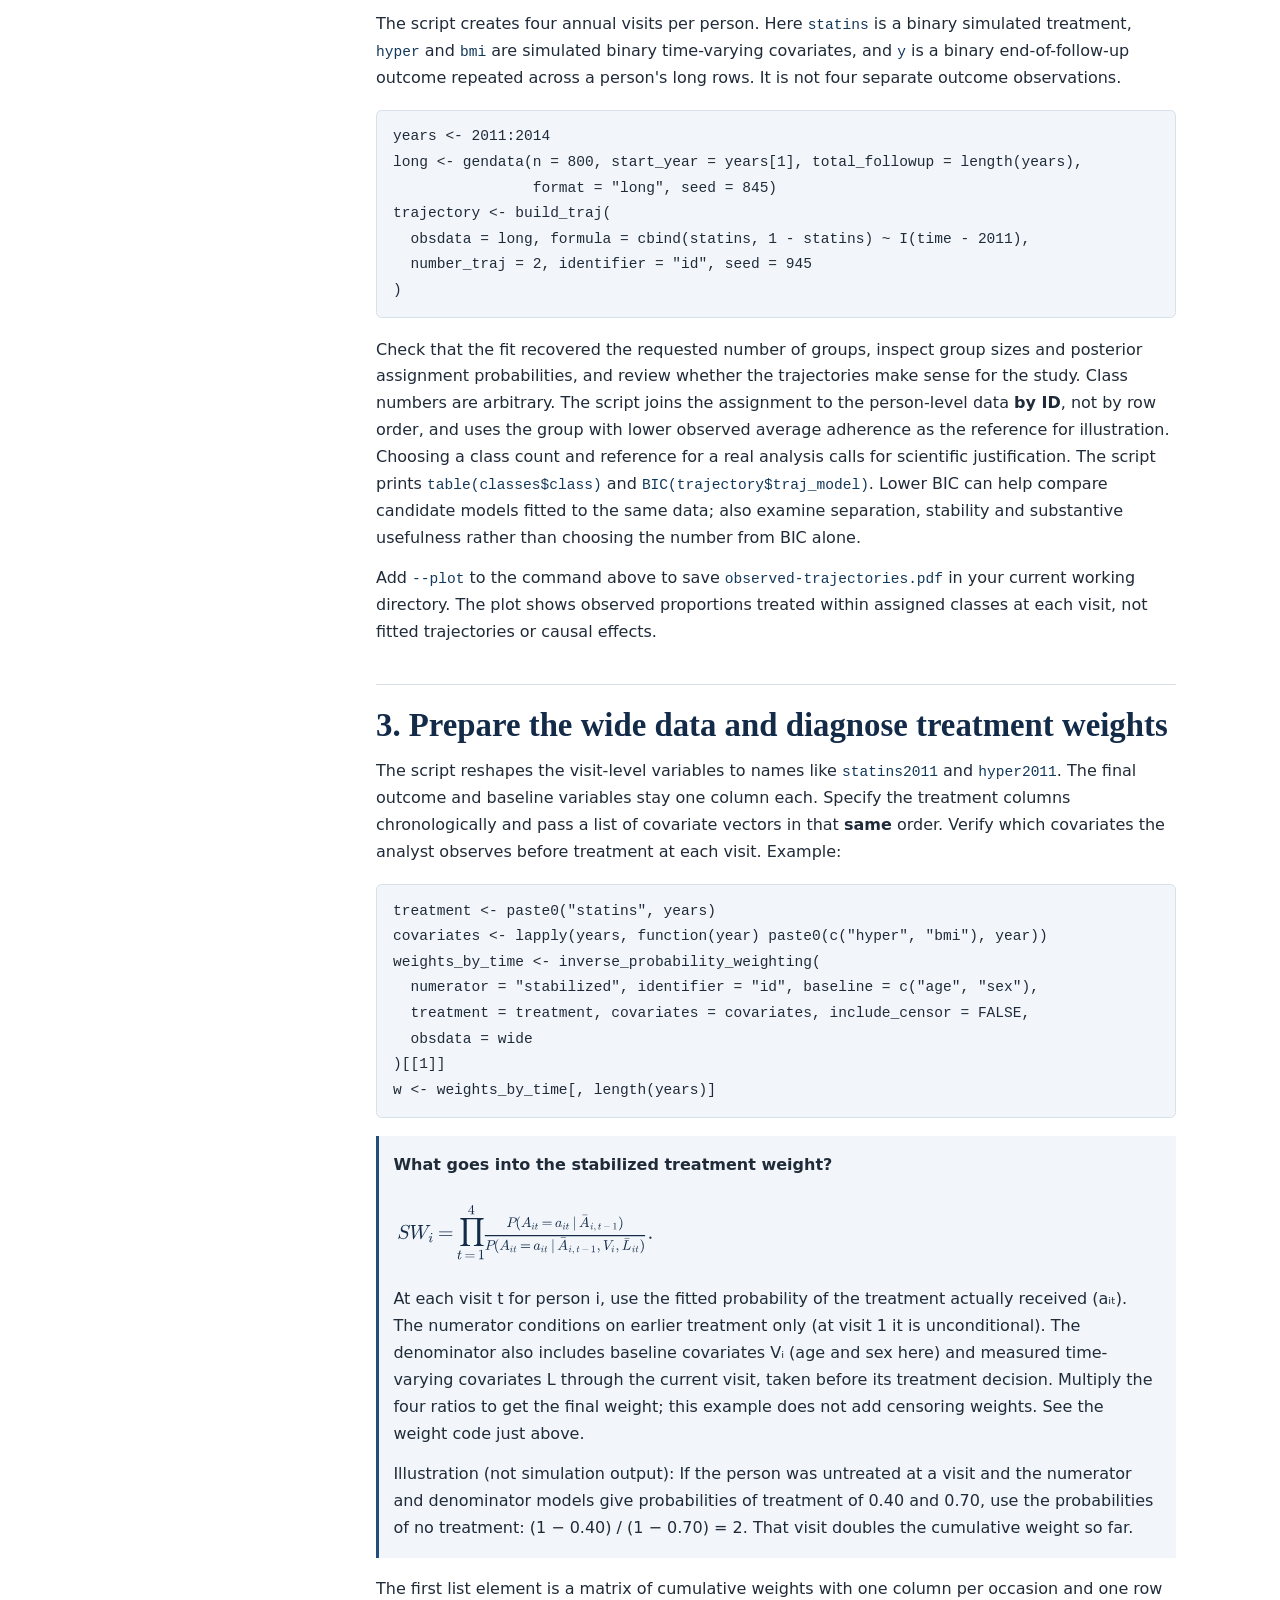
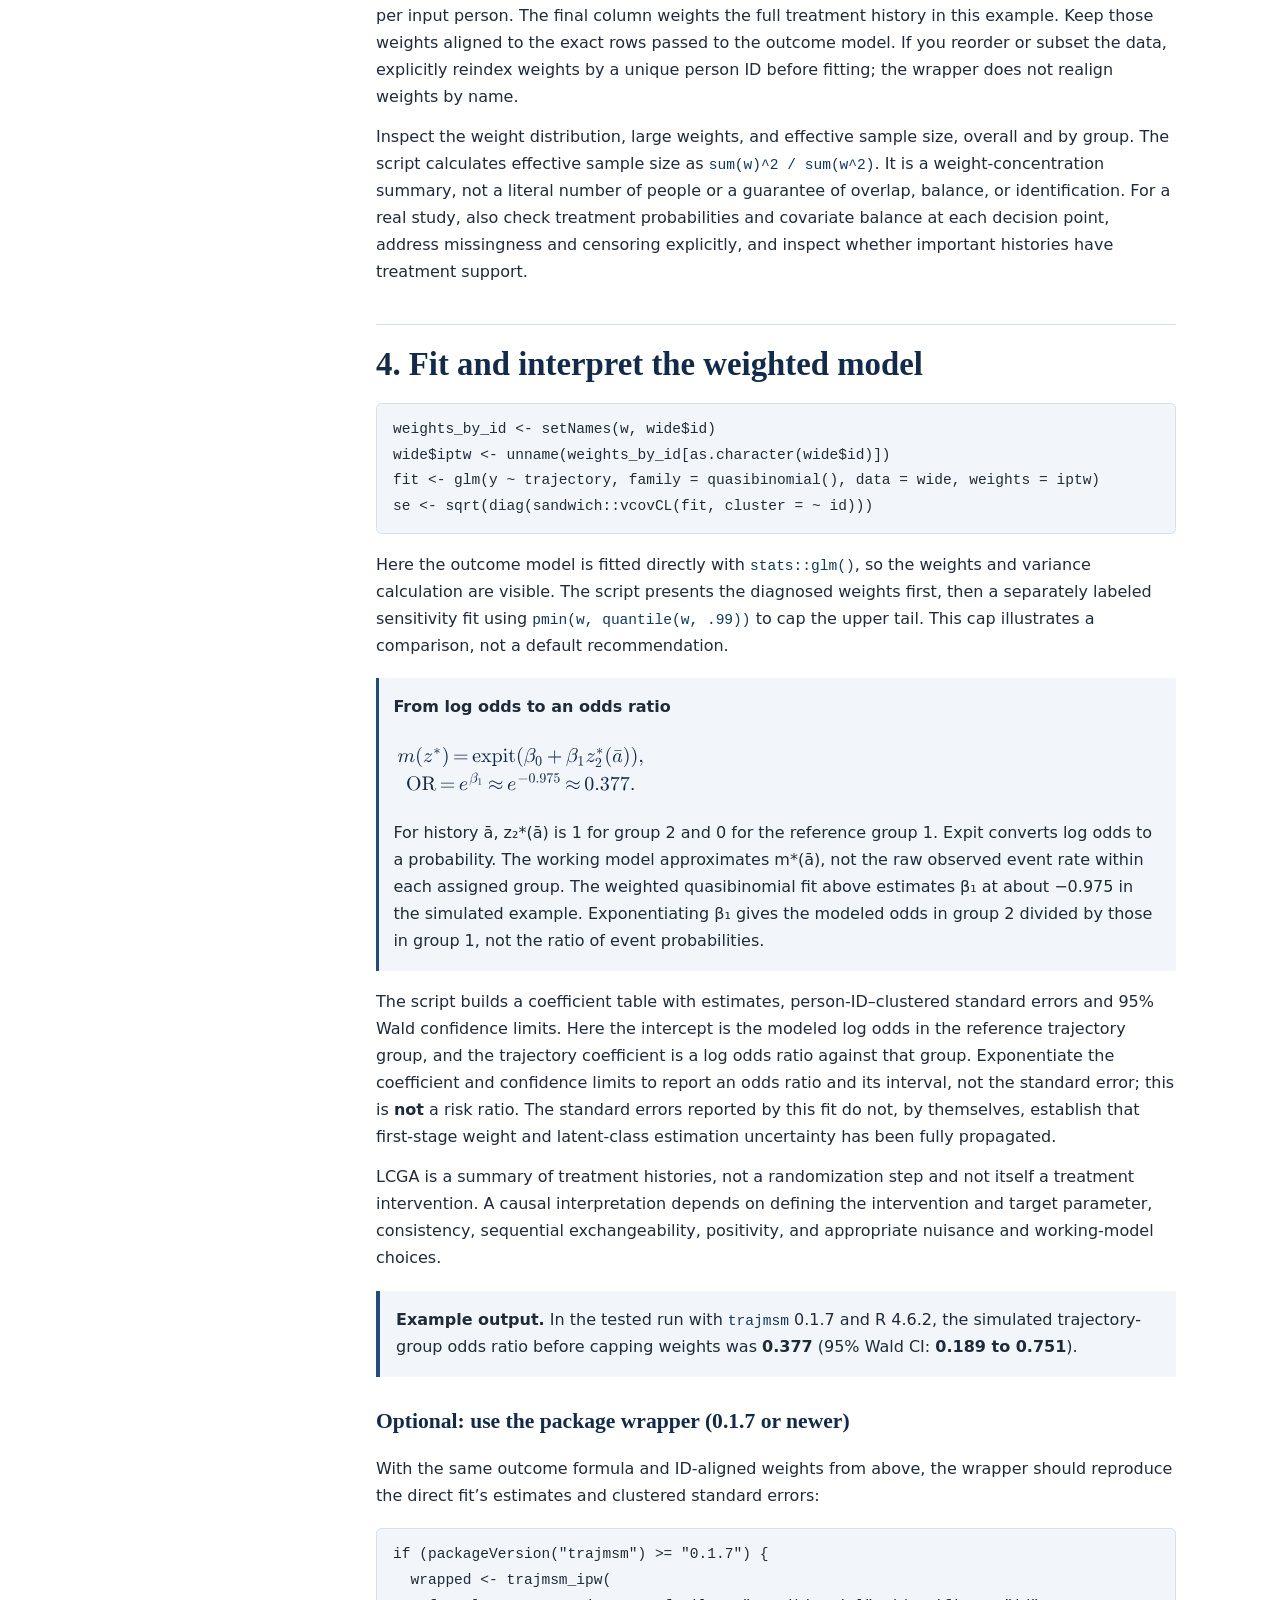
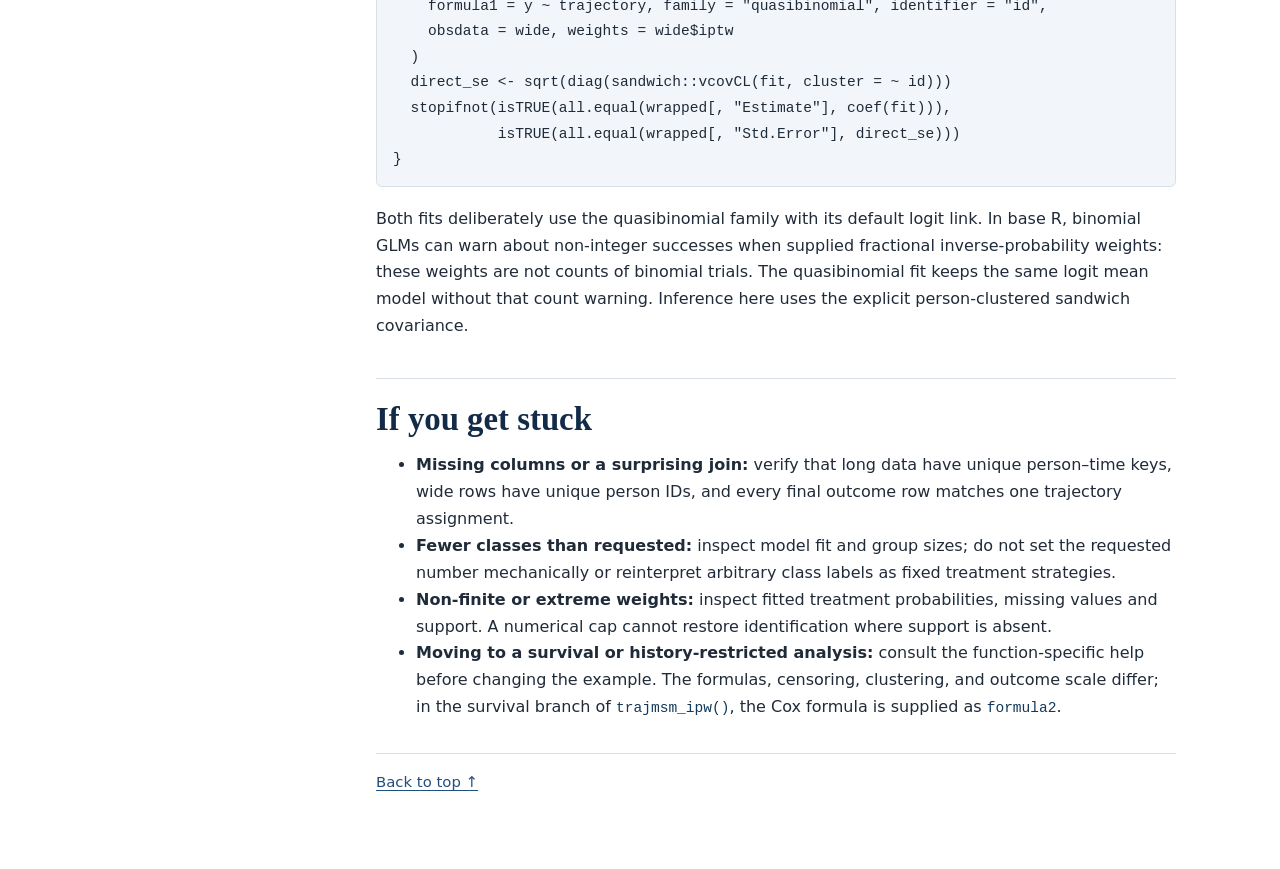
==== commit dc03fea8: "Align the tutorial equations with the trajmsm preprint" ====
--- a/docs/index.html
+++ b/docs/index.html
@@ -56,7 +56,7 @@
 <p>In the method of <a
 href="https://doi.org/10.1177/09622802231202384">Diop et al. (2023), original LCGA-MSM methods paper</a>,
 LCGA is fitted to observed histories, then the fitted classification
-rule maps each hypothetical treatment history to a group. The formal
+rule maps each hypothetical treatment history to a group. For a specified history ā, m*(ā) = E[Y<sup>ā</sup>] is the population mean outcome if everyone followed that history. The formal
 target is a <strong>projection</strong>: it summarizes the
 history-specific mean outcomes under those hypothetical histories using
 a simpler, group-based working MSM. The treatment histories, not the
@@ -66,8 +66,8 @@
 effect of assigning someone to a class.</p>
 <div class="equation-note">
 <p><strong>How is a history assigned to a group?</strong></p>
-<div class="equation-display"><img src="equations/assignment-rule.svg" alt="For history a-bar, choose the class j whose posterior probability under the LCGA model is largest."></div>
-<p>The fitted LCGA computes a posterior probability for each of its J classes (C). For a history ā, g chooses the class with the largest fitted probability. This applies to observed histories and to hypothetical ones; it is a classification rule, not a treatment assignment rule.</p>
+<div class="equation-display"><img src="equations/class-posterior.svg" alt="Posterior probability of class j given a treatment history: class j&#x27;s mixture share times that class&#x27;s probability of the history, divided by the sum of these products across all classes."></div>
+<p>Choose the class with the largest posterior probability. Here zᵢ is person i’s latent class, Āᵢₖ is their full treatment history over K visits, and πⱼ is the fitted share of class j before looking at that history. The history likelihood is the probability of that same sequence under class j. Bayes’ rule multiplies the share by the history likelihood and divides by the sum of these products across all J classes. This classifies a history; it does not assign treatment.</p>
 </div>
 <h2 id="a-worked-example-from-treatment-histories-to-a-weighted-estimate">A
 worked example: from treatment histories to a weighted estimate</h2>
@@ -215,8 +215,8 @@
 illustrates a comparison, not a default recommendation.</p>
 <div class="equation-note">
 <p><strong>From log odds to an odds ratio</strong></p>
-<div class="equation-display"><img src="equations/odds.svg" alt="The log odds equal beta zero plus beta one times the indicator for group 2. The odds ratio is exp(beta one); exp(minus 0.975) is approximately 0.377."></div>
-<p>Here μ(ā) is the working-model event probability for history ā. The indicator equals one for group 2 and zero for the reference group 1. The weighted logistic mean model (the logit link in the quasibinomial fit above) estimates β₁ as about −0.975 in the simulated example. Exponentiating yields the modeled odds in group 2 divided by those in group 1, not a ratio of event probabilities.</p>
+<div class="equation-display"><img src="equations/working-msm.svg" alt="The working event probability is expit of beta zero plus beta one times the group-2 indicator. The odds ratio is exp(beta one), approximately exp(minus 0.975), or 0.377."></div>
+<p>For history ā, z₂*(ā) is 1 for group 2 and 0 for the reference group 1. Expit converts log odds to a probability. The working model approximates m*(ā), not the raw observed event rate within each assigned group. The weighted quasibinomial fit above estimates β₁ at about −0.975 in the simulated example. Exponentiating β₁ gives the modeled odds in group 2 divided by those in group 1, not the ratio of event probabilities.</p>
 </div>
 <p>The script builds a coefficient table with estimates,
 person-ID–clustered standard errors and 95% Wald confidence limits. Here
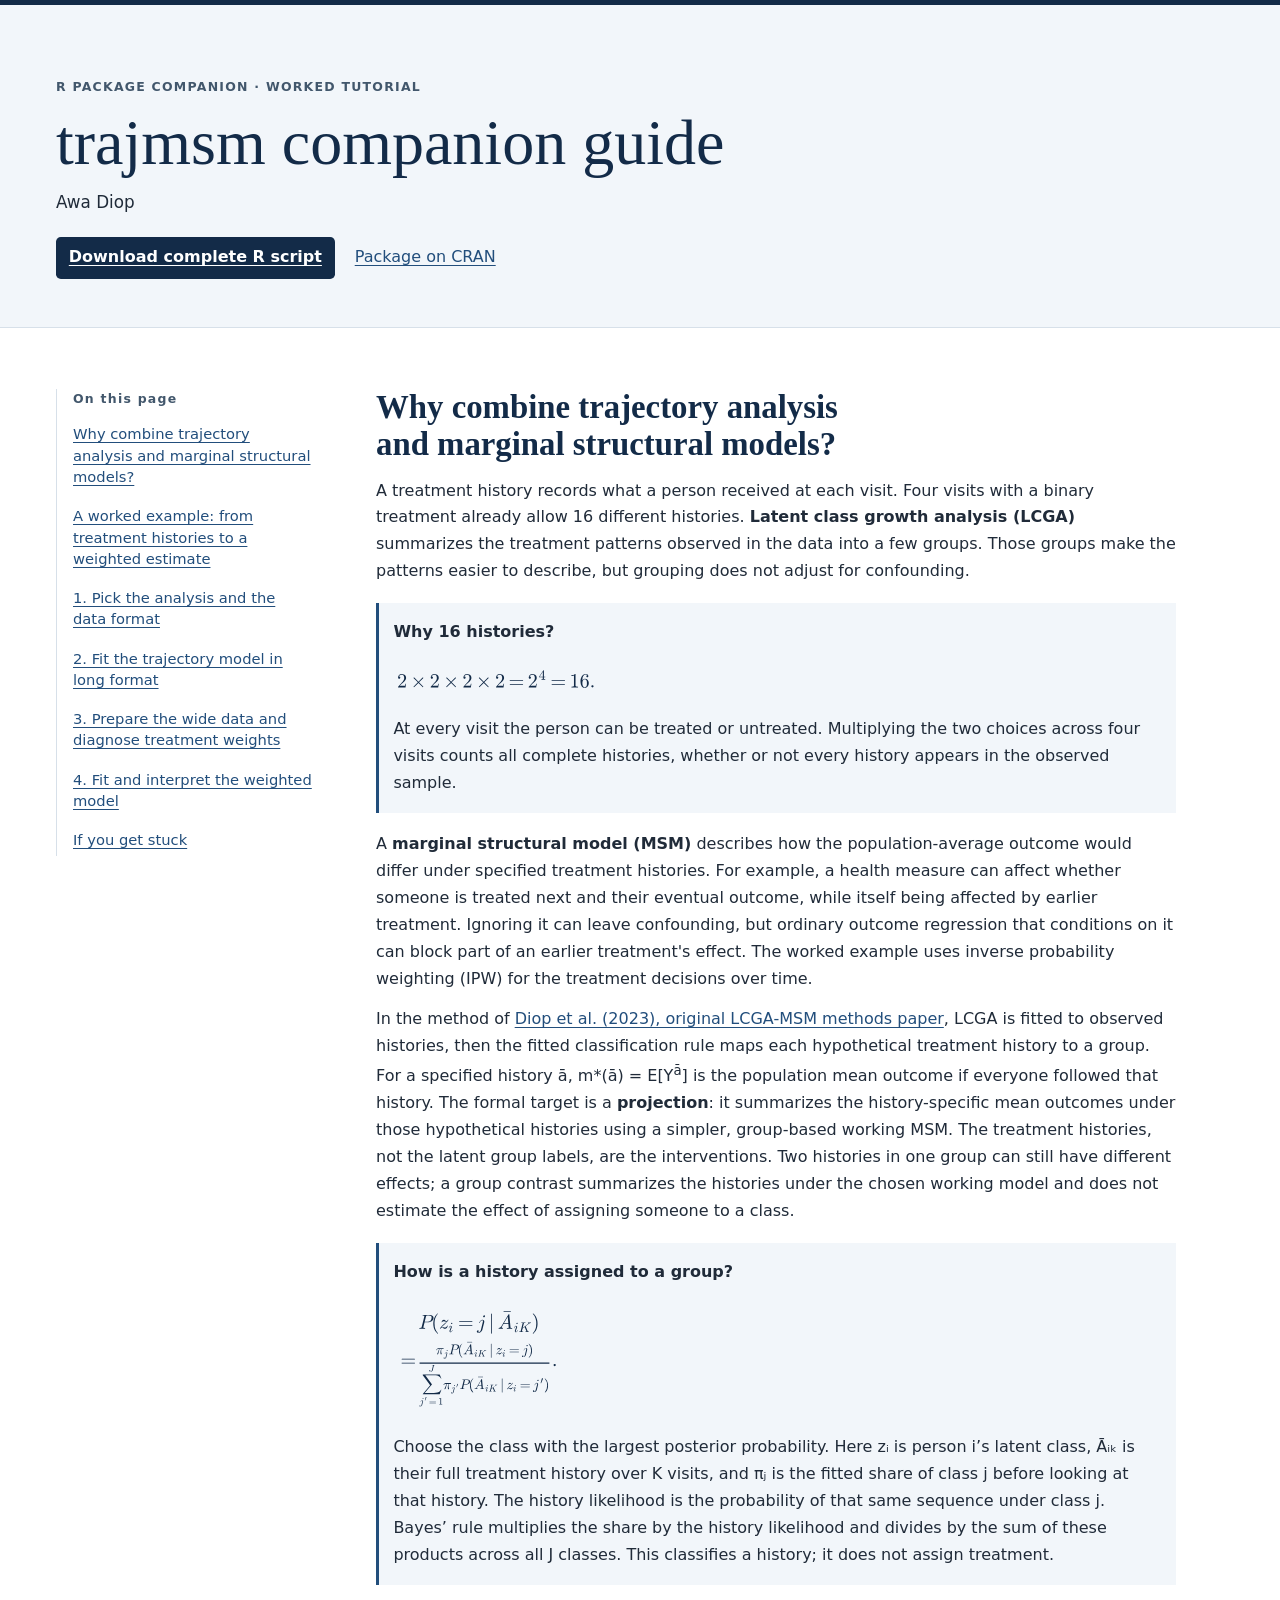
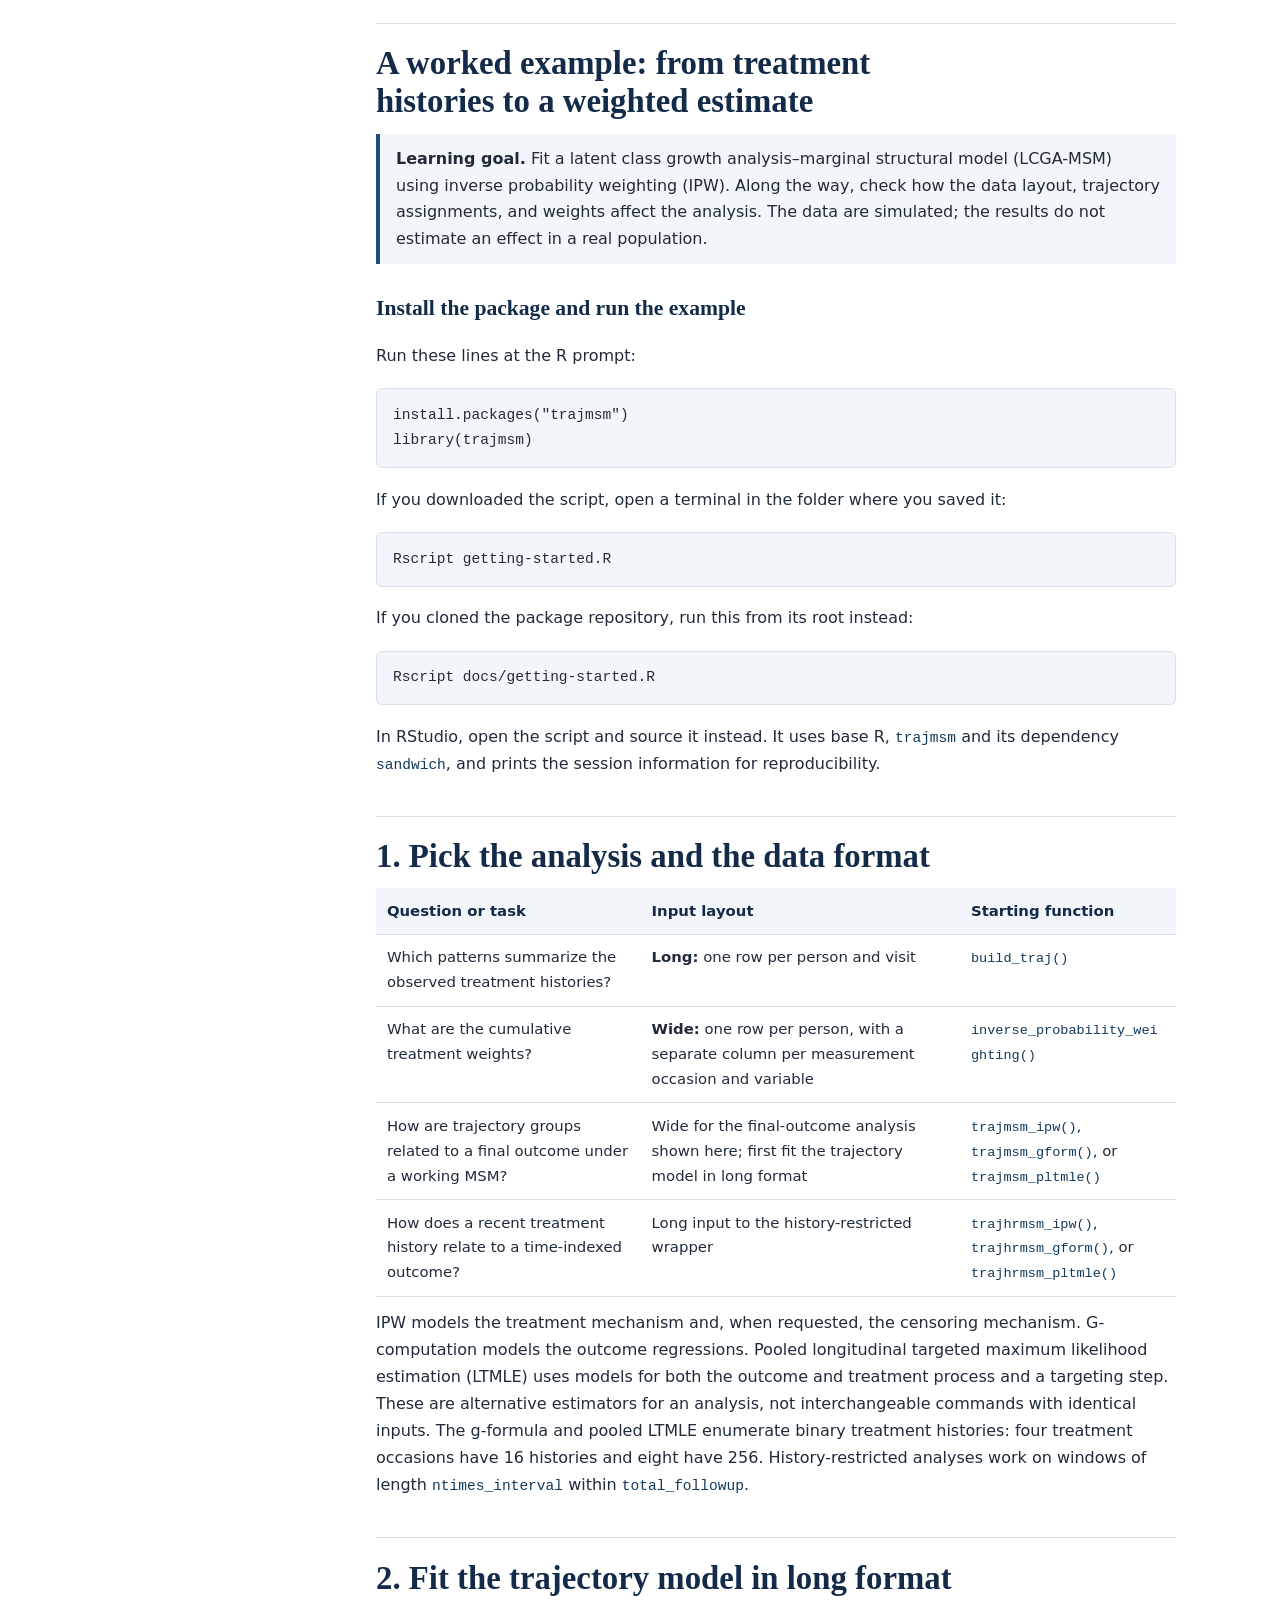
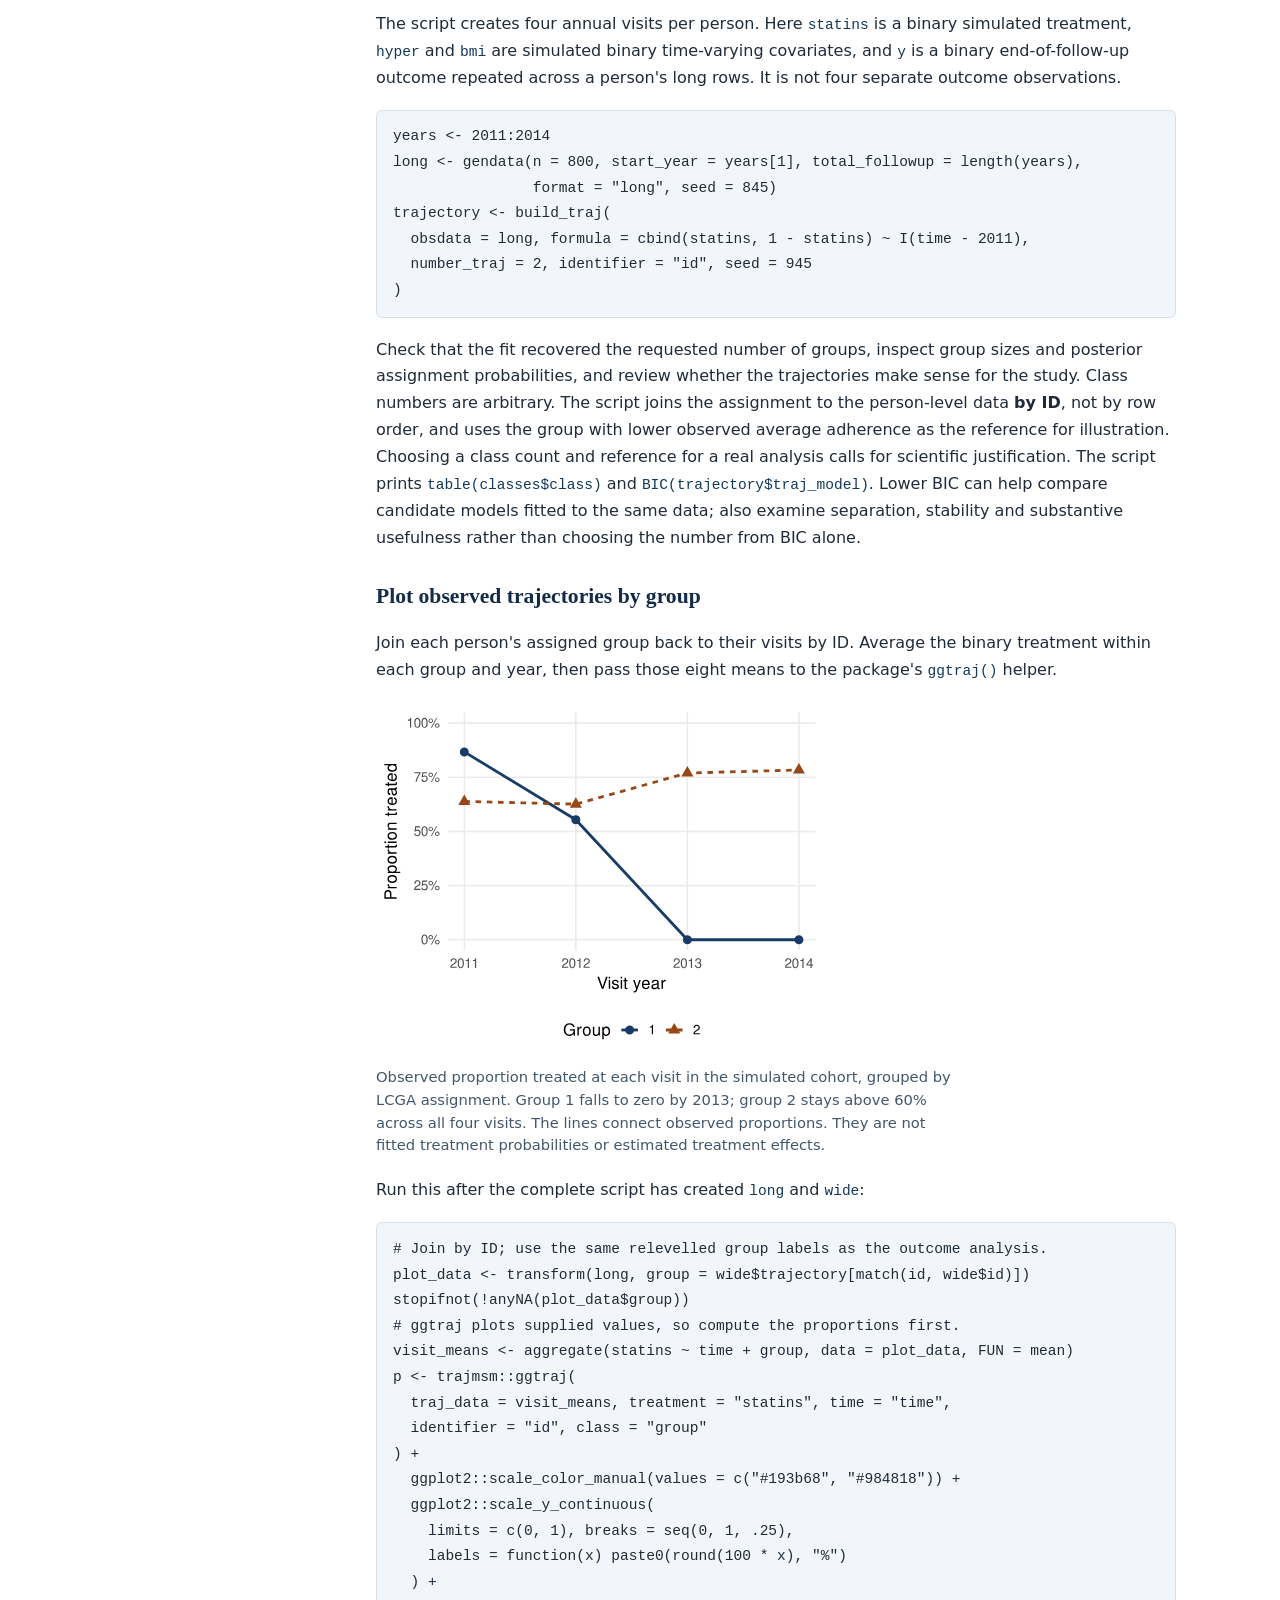
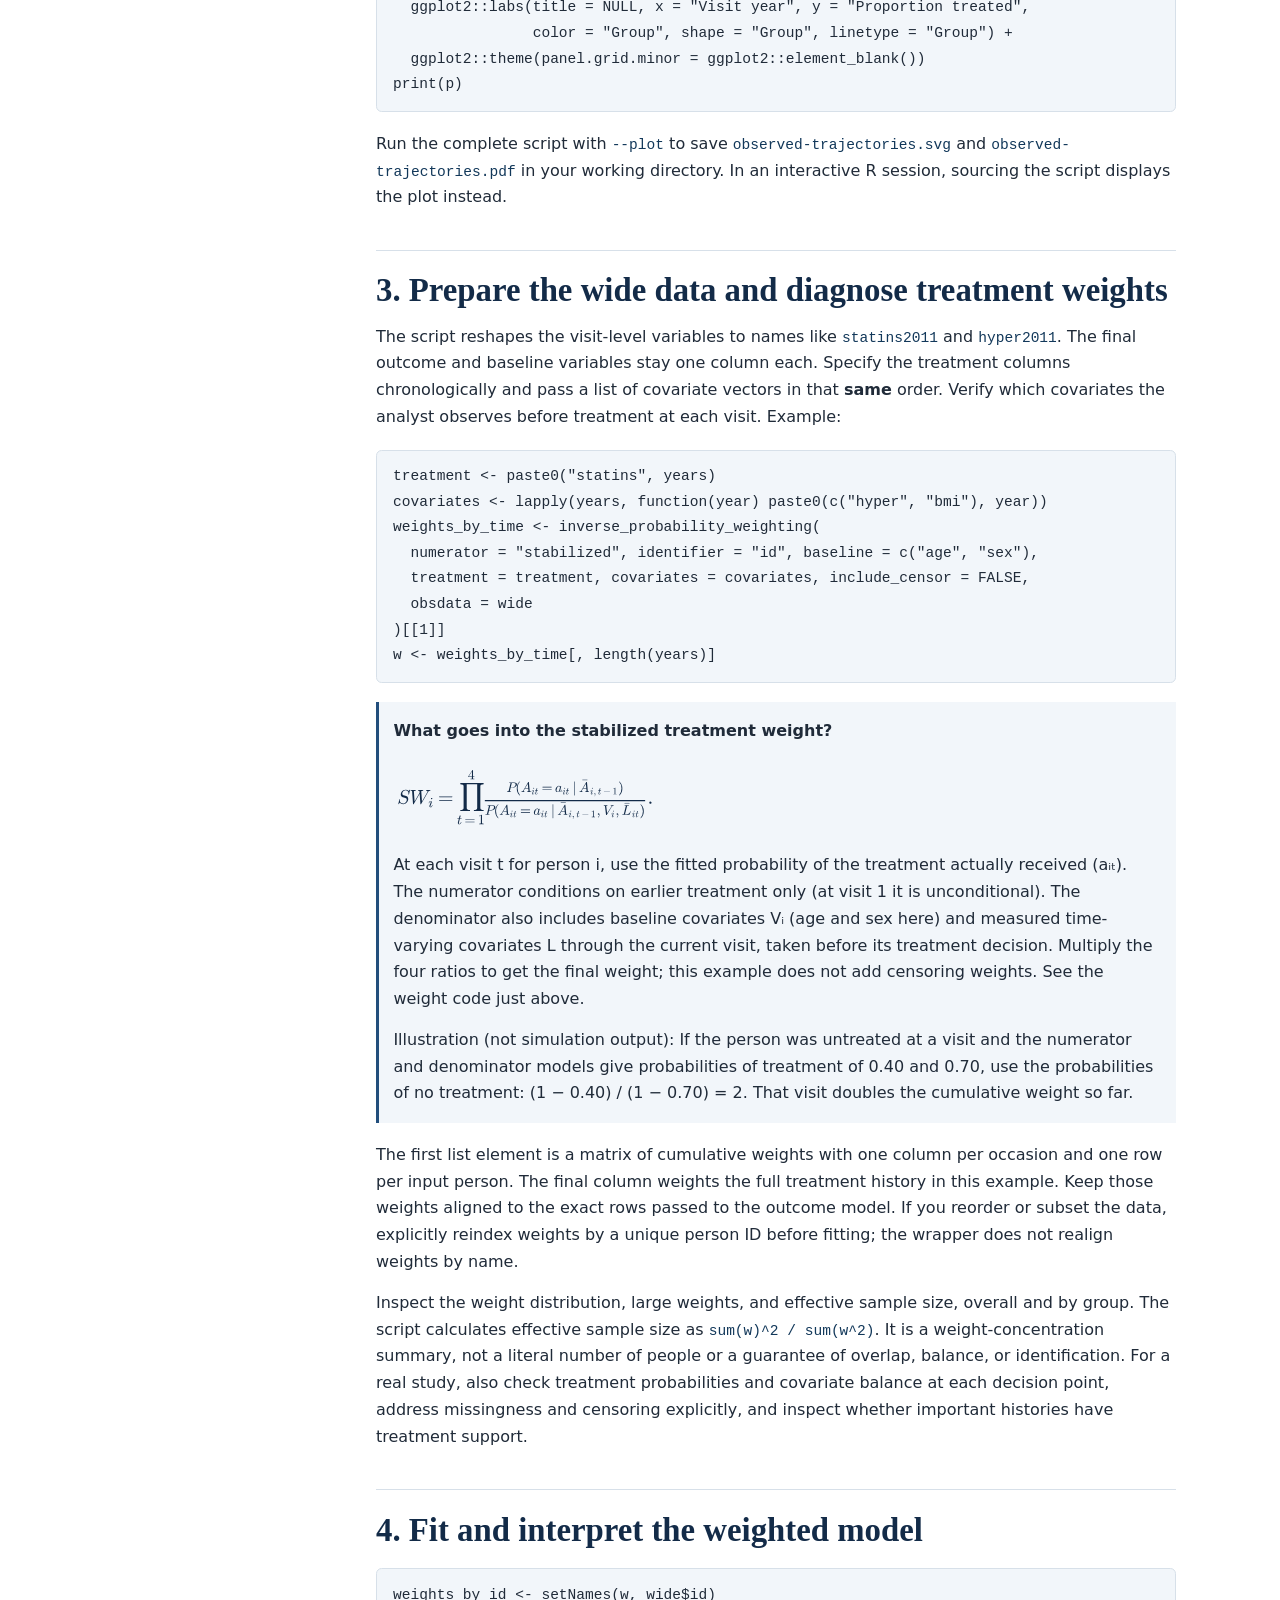
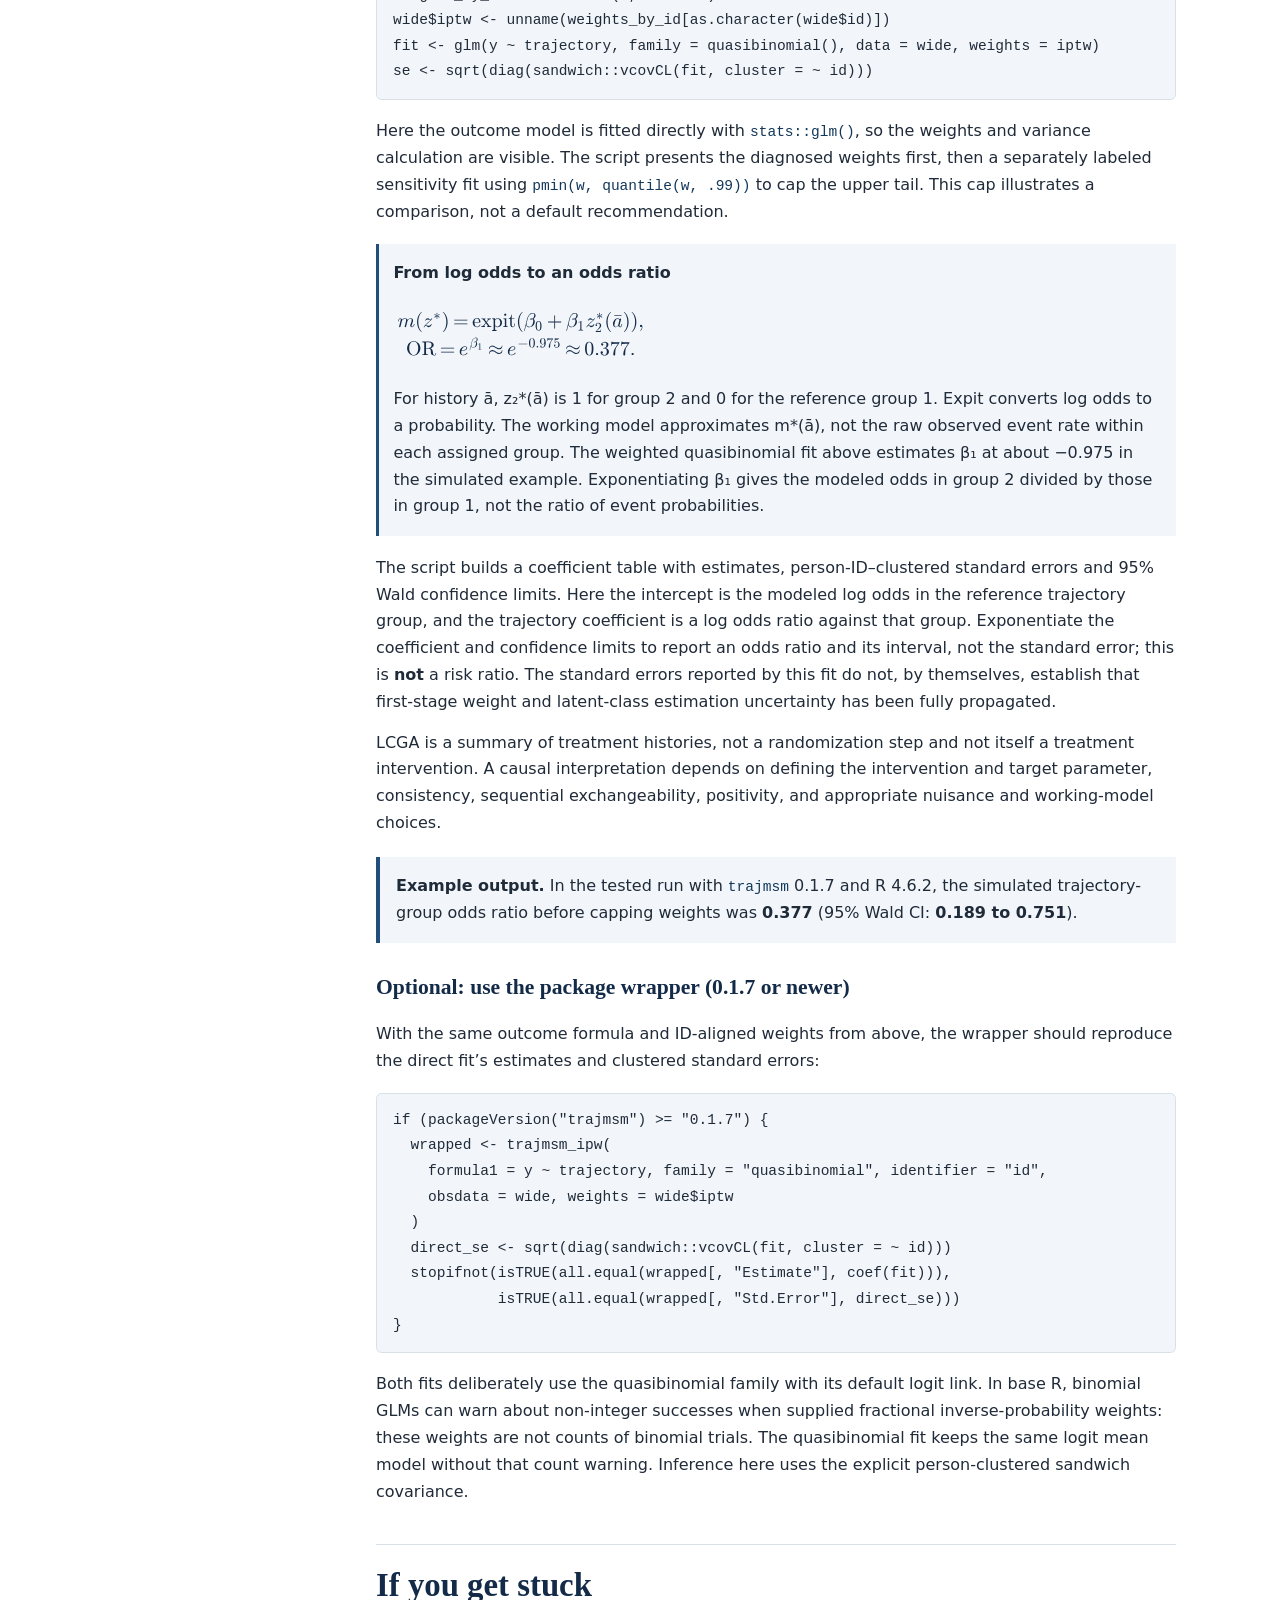
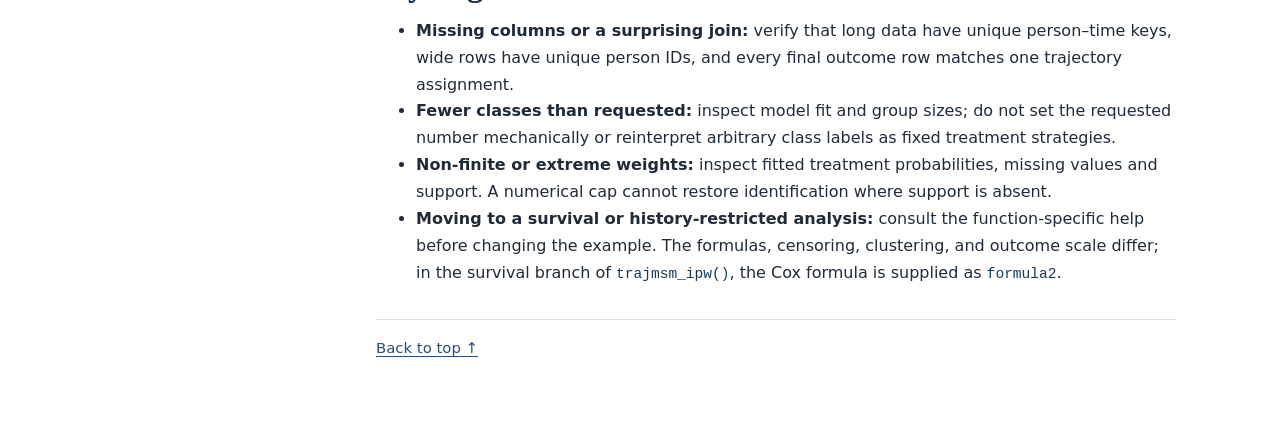
==== commit e86172f8: "Show observed trajectory groups with trajmsm ggtraj" ====
--- a/docs/index.html
+++ b/docs/index.html
@@ -161,10 +161,32 @@
 candidate models fitted to the same data; also examine separation,
 stability and substantive usefulness rather than choosing the number
 from BIC alone.</p>
-<p>Add <code>--plot</code> to the command above to save
-<code>observed-trajectories.pdf</code> in your current working directory. The plot shows observed
-proportions treated within assigned classes at each visit, not fitted
-trajectories or causal effects.</p>
+<h3 id="plot-observed-trajectories">Plot observed trajectories by group</h3>
+<p>Join each person&#x27;s assigned group back to their visits by ID. Average the binary treatment within each group and year, then pass those eight means to the package&#x27;s <code>ggtraj()</code> helper.</p>
+<figure class="trajectory-figure">
+<img src="figures/observed-trajectories.svg" width="374" height="295" alt="Line chart of observed treatment proportions from 2011 to 2014. Group 1: 87%, 55%, 0%, 0%; group 2: 64%, 63%, 77%, 78%.">
+<figcaption>Observed proportion treated at each visit in the simulated cohort, grouped by LCGA assignment. Group 1 falls to zero by 2013; group 2 stays above 60% across all four visits. The lines connect observed proportions. They are not fitted treatment probabilities or estimated treatment effects.</figcaption>
+</figure>
+<p>Run this after the complete script has created <code>long</code> and <code>wide</code>:</p>
+<pre class="r" tabindex="0" aria-label="R code to plot observed trajectories"><code># Join by ID; use the same relevelled group labels as the outcome analysis.
+plot_data &lt;- transform(long, group = wide$trajectory[match(id, wide$id)])
+stopifnot(!anyNA(plot_data$group))
+# ggtraj plots supplied values, so compute the proportions first.
+visit_means &lt;- aggregate(statins ~ time + group, data = plot_data, FUN = mean)
+p &lt;- trajmsm::ggtraj(
+  traj_data = visit_means, treatment = "statins", time = "time",
+  identifier = "id", class = "group"
+) +
+  ggplot2::scale_color_manual(values = c("#193b68", "#984818")) +
+  ggplot2::scale_y_continuous(
+    limits = c(0, 1), breaks = seq(0, 1, .25),
+    labels = function(x) paste0(round(100 * x), "%")
+  ) +
+  ggplot2::labs(title = NULL, x = "Visit year", y = "Proportion treated",
+                color = "Group", shape = "Group", linetype = "Group") +
+  ggplot2::theme(panel.grid.minor = ggplot2::element_blank())
+print(p)</code></pre>
+<p>Run the complete script with <code>--plot</code> to save <code>observed-trajectories.svg</code> and <code>observed-trajectories.pdf</code> in your working directory. In an interactive R session, sourcing the script displays the plot instead.</p>
 <h2 id="3-prepare-the-wide-data-and-diagnose-treatment-weights">3.
 Prepare the wide data and diagnose treatment weights</h2>
 <p>The script reshapes the visit-level variables to names like
--- a/docs/style.css
+++ b/docs/style.css
@@ -65,3 +65,7 @@
 .equation-display { overflow-x: auto; overflow-y: hidden; padding: .5rem 0; font-size: 1.08em; }
 .equation-display math { min-width: max-content; }
 .equation-display img { display: block; width: auto; max-width: 100%; height: auto; }
+
+.trajectory-figure { margin: 1.25rem 0; }
+.trajectory-figure img { display: block; width: min(100%, 28rem); height: auto; }
+.trajectory-figure figcaption { color: var(--muted); line-height: 1.55; margin-top: .55rem; font-size: .92rem; max-width: 62ch; }
